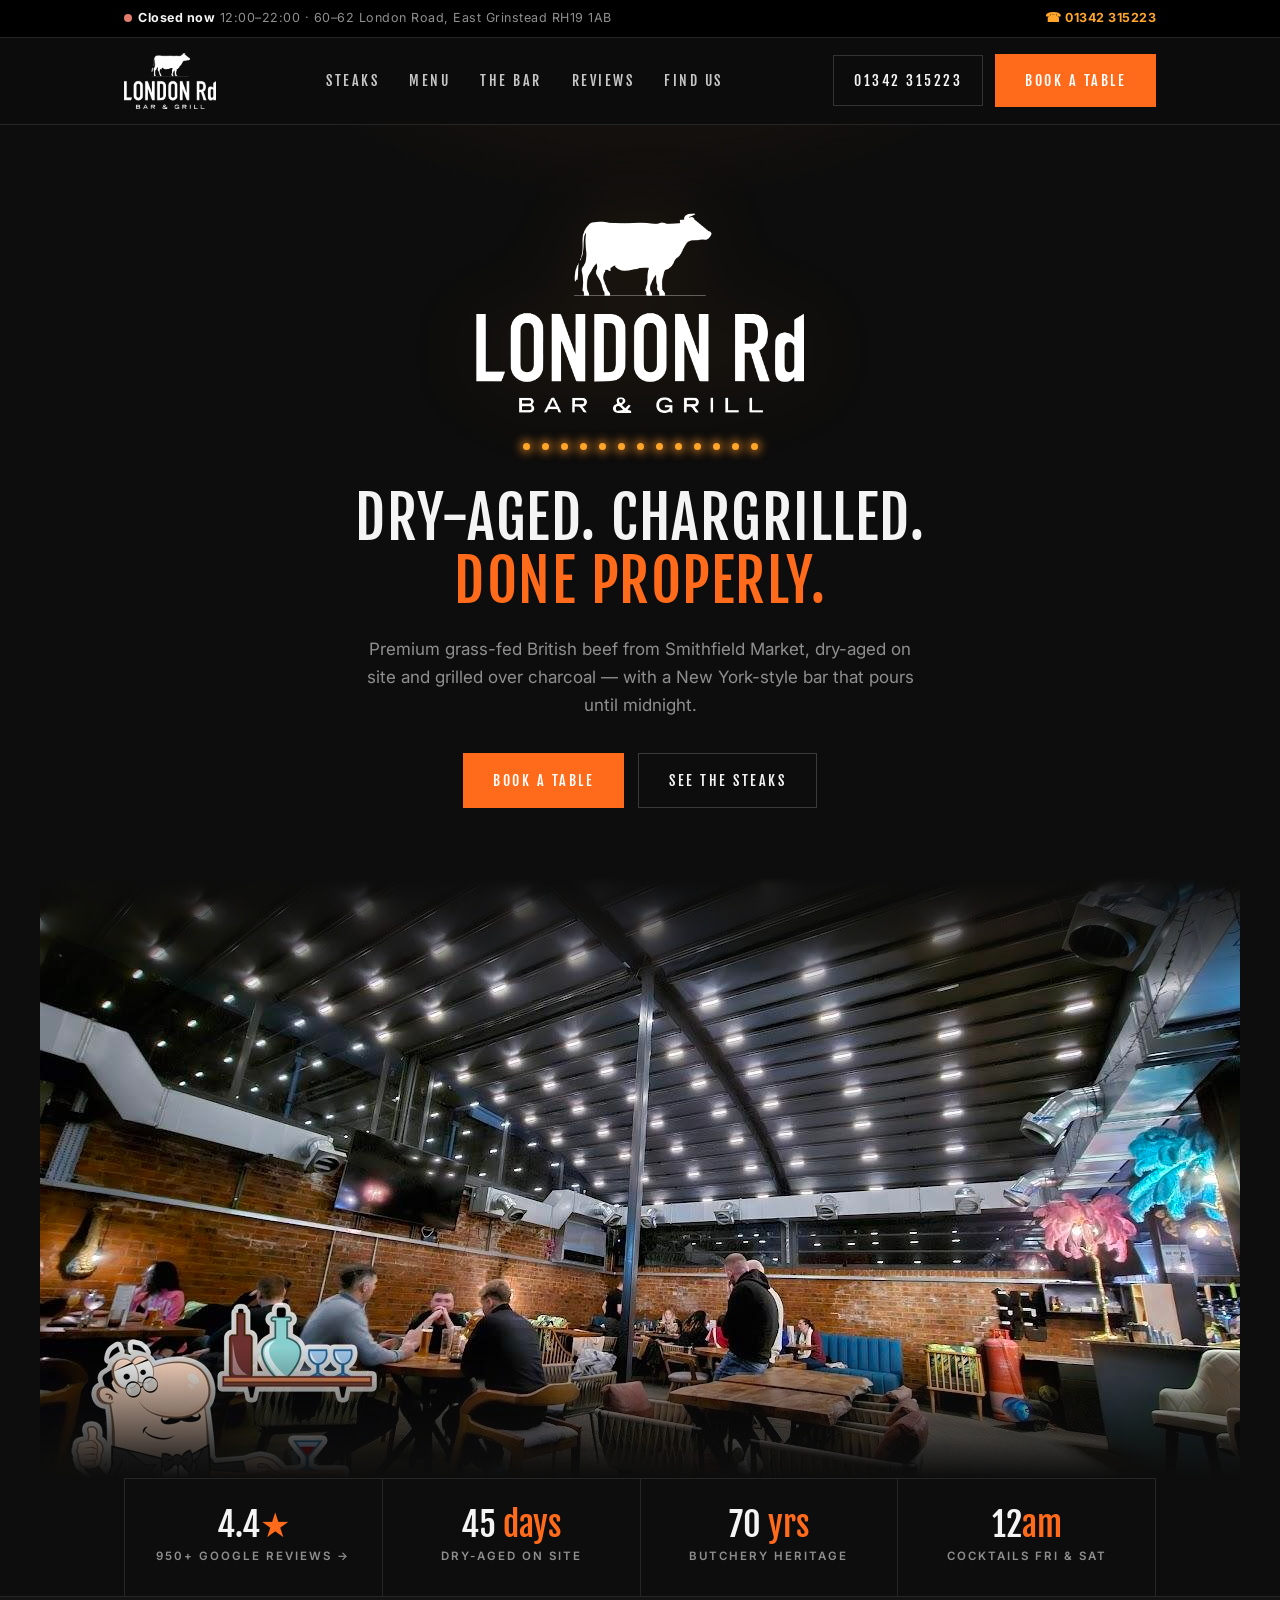
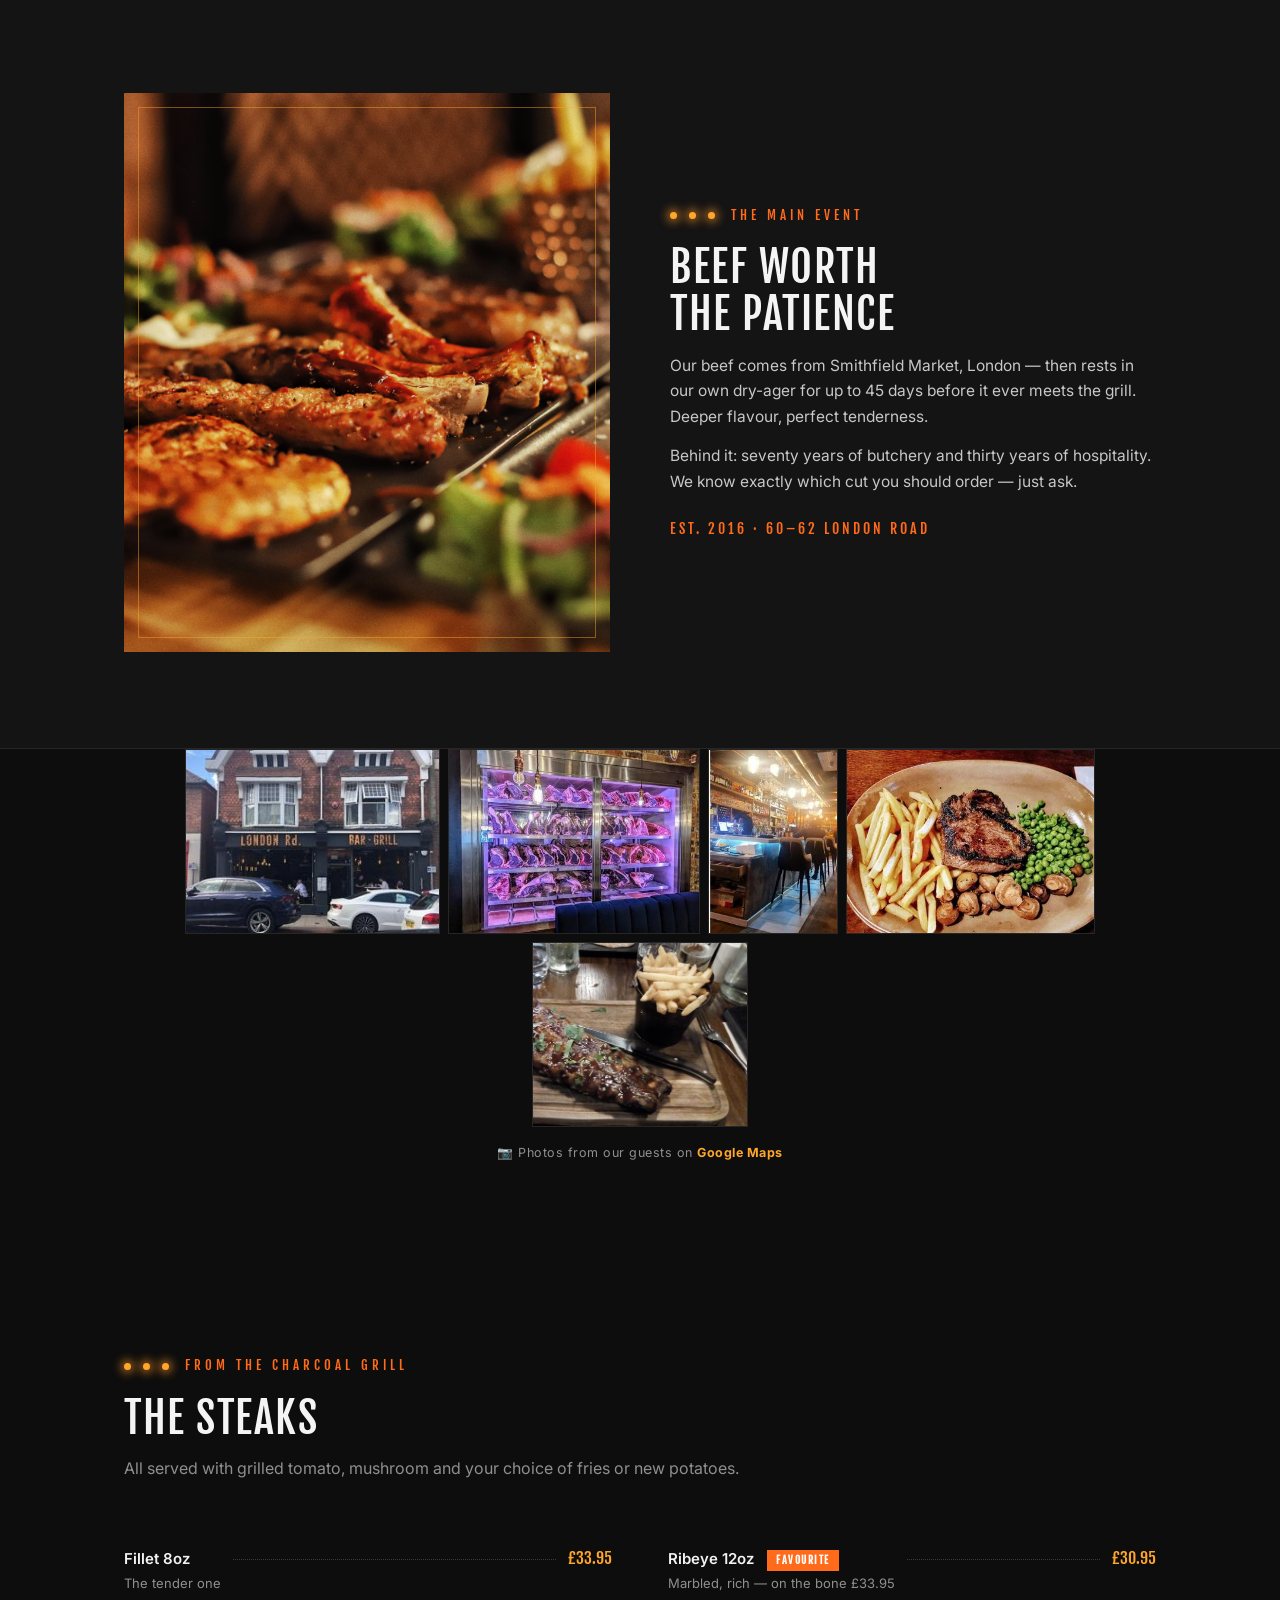
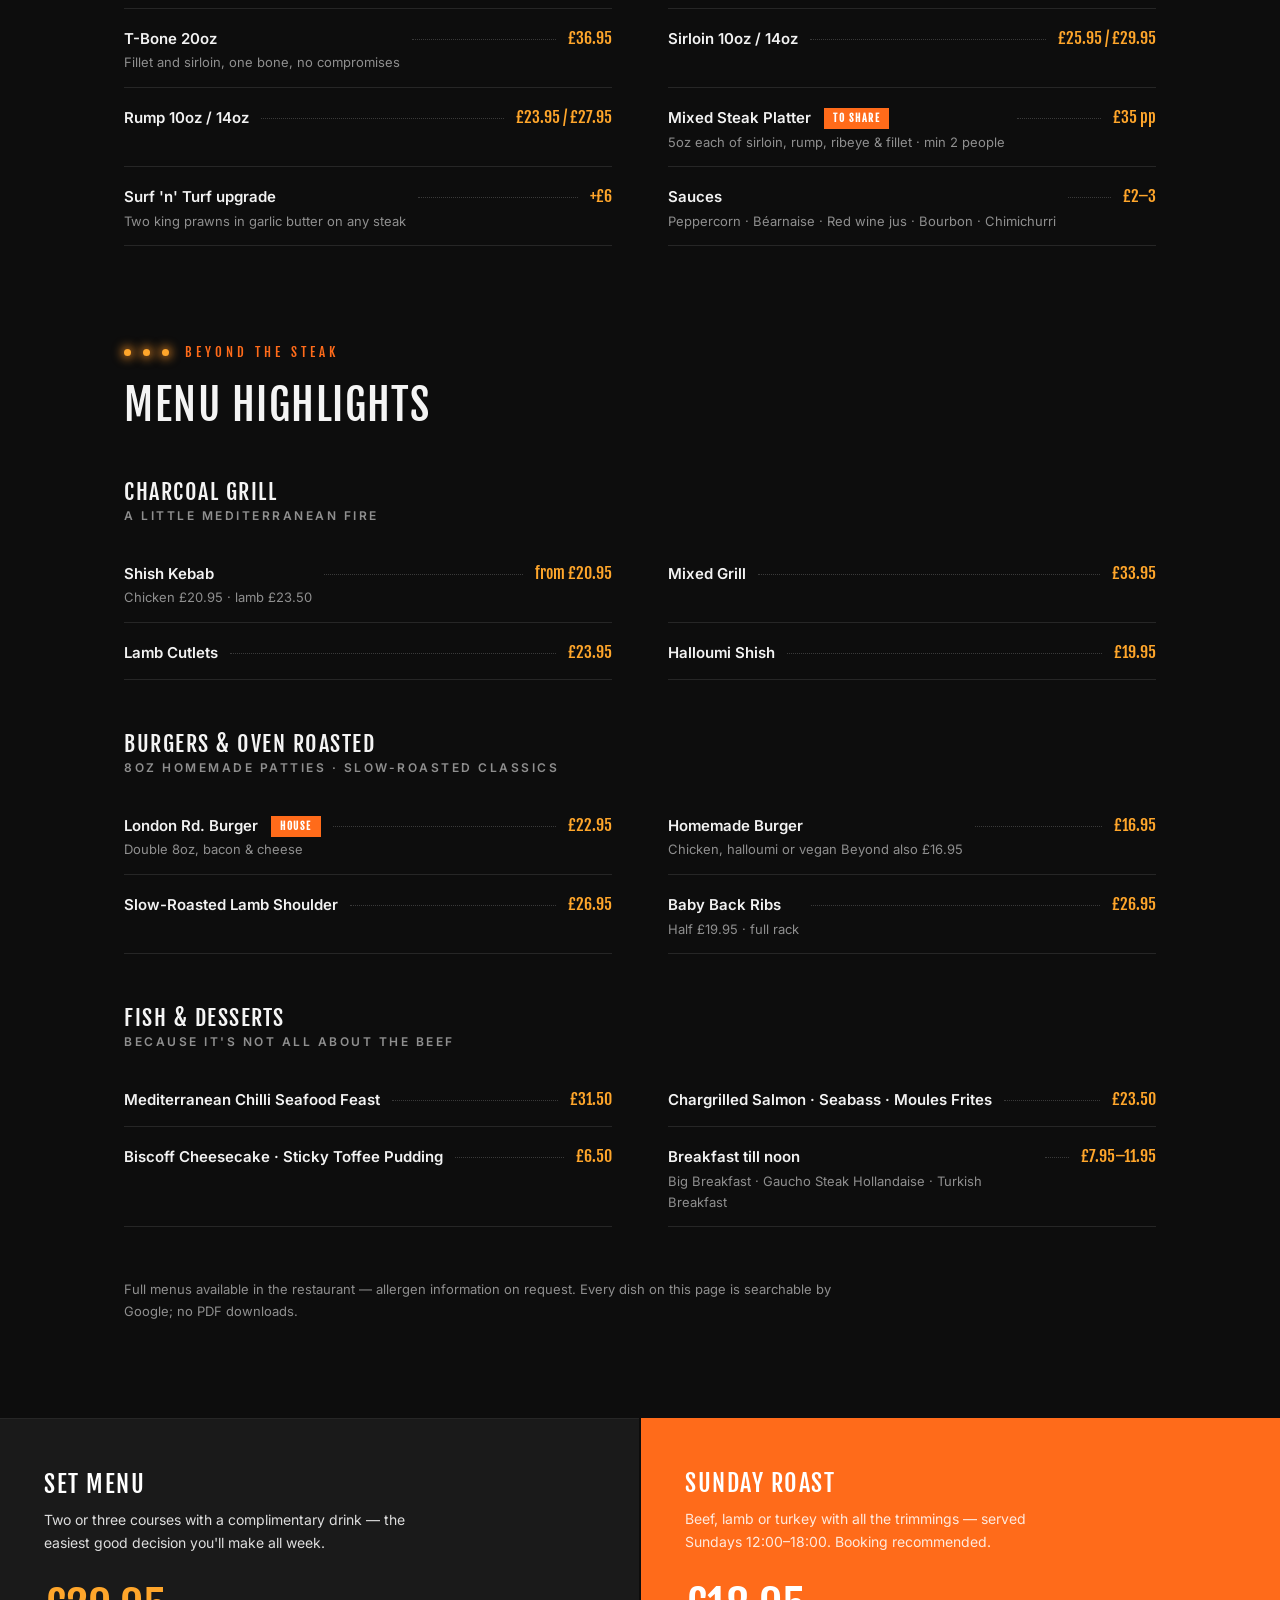
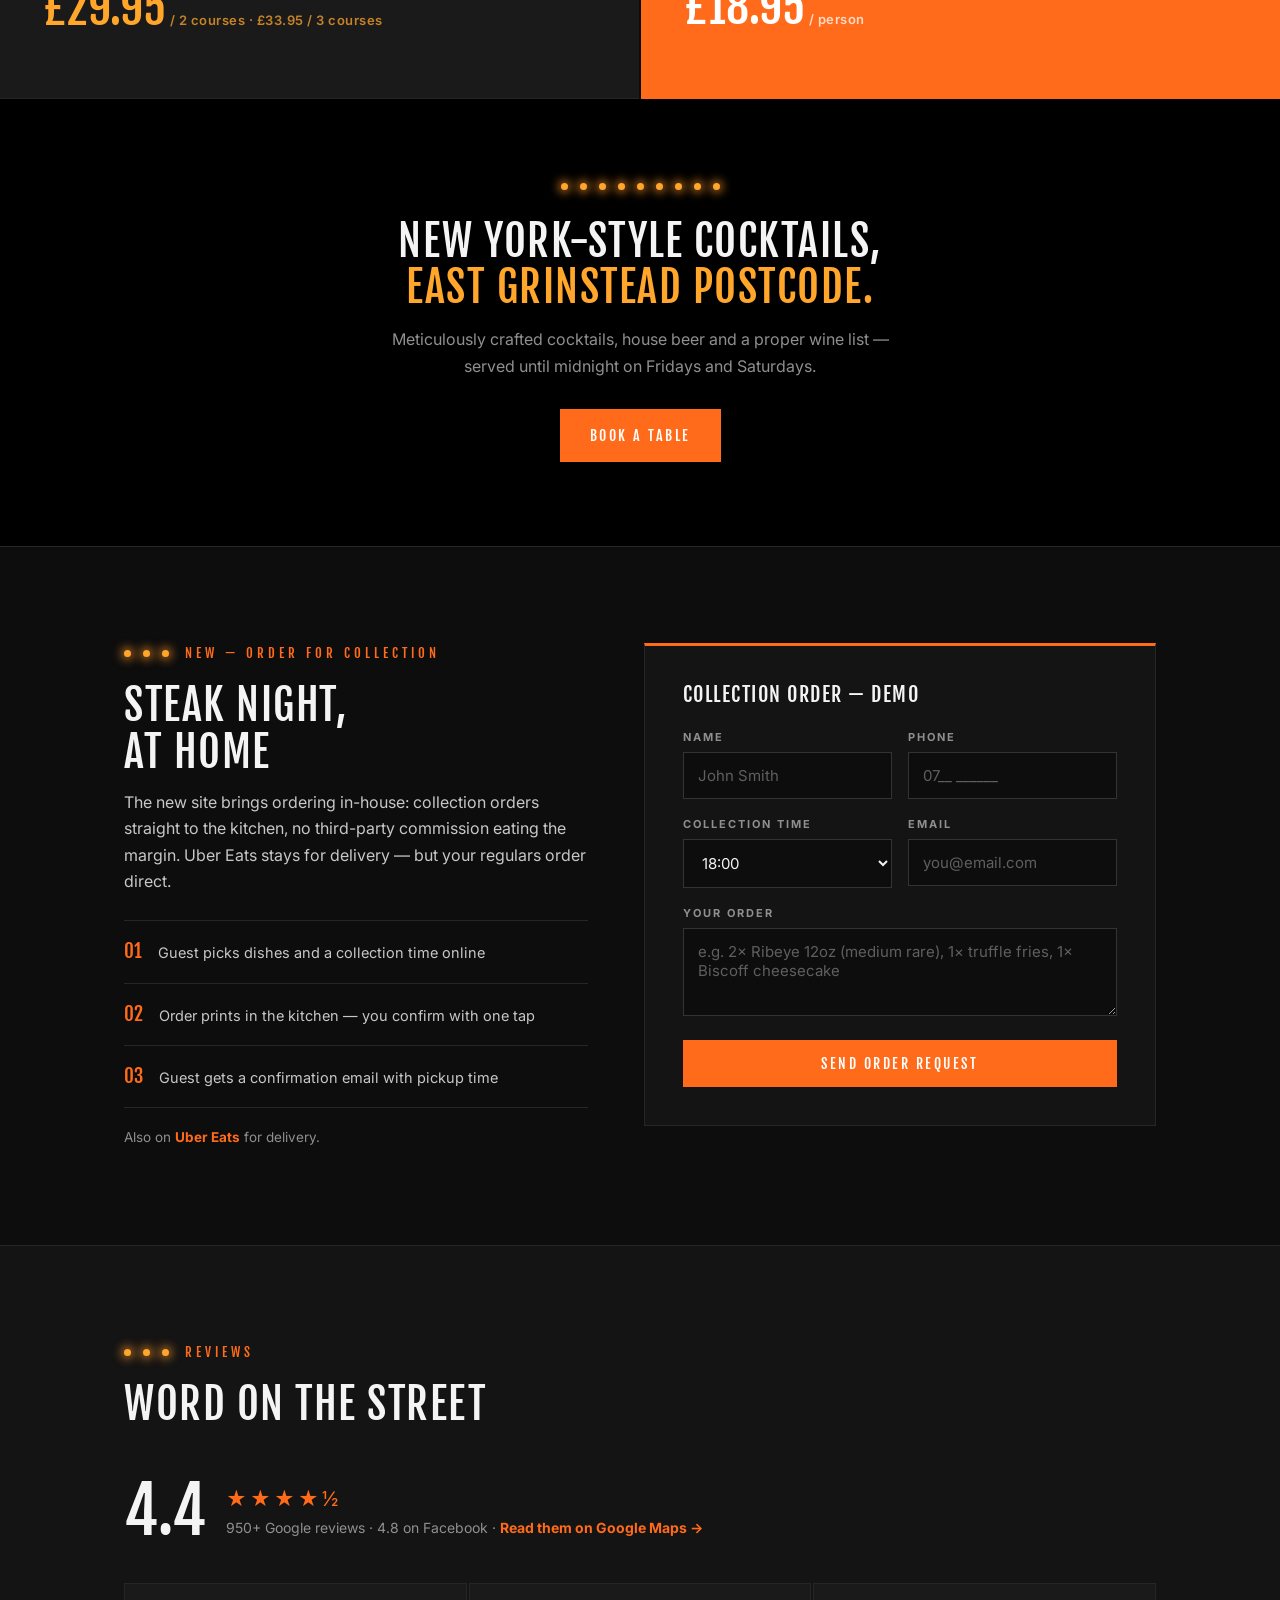
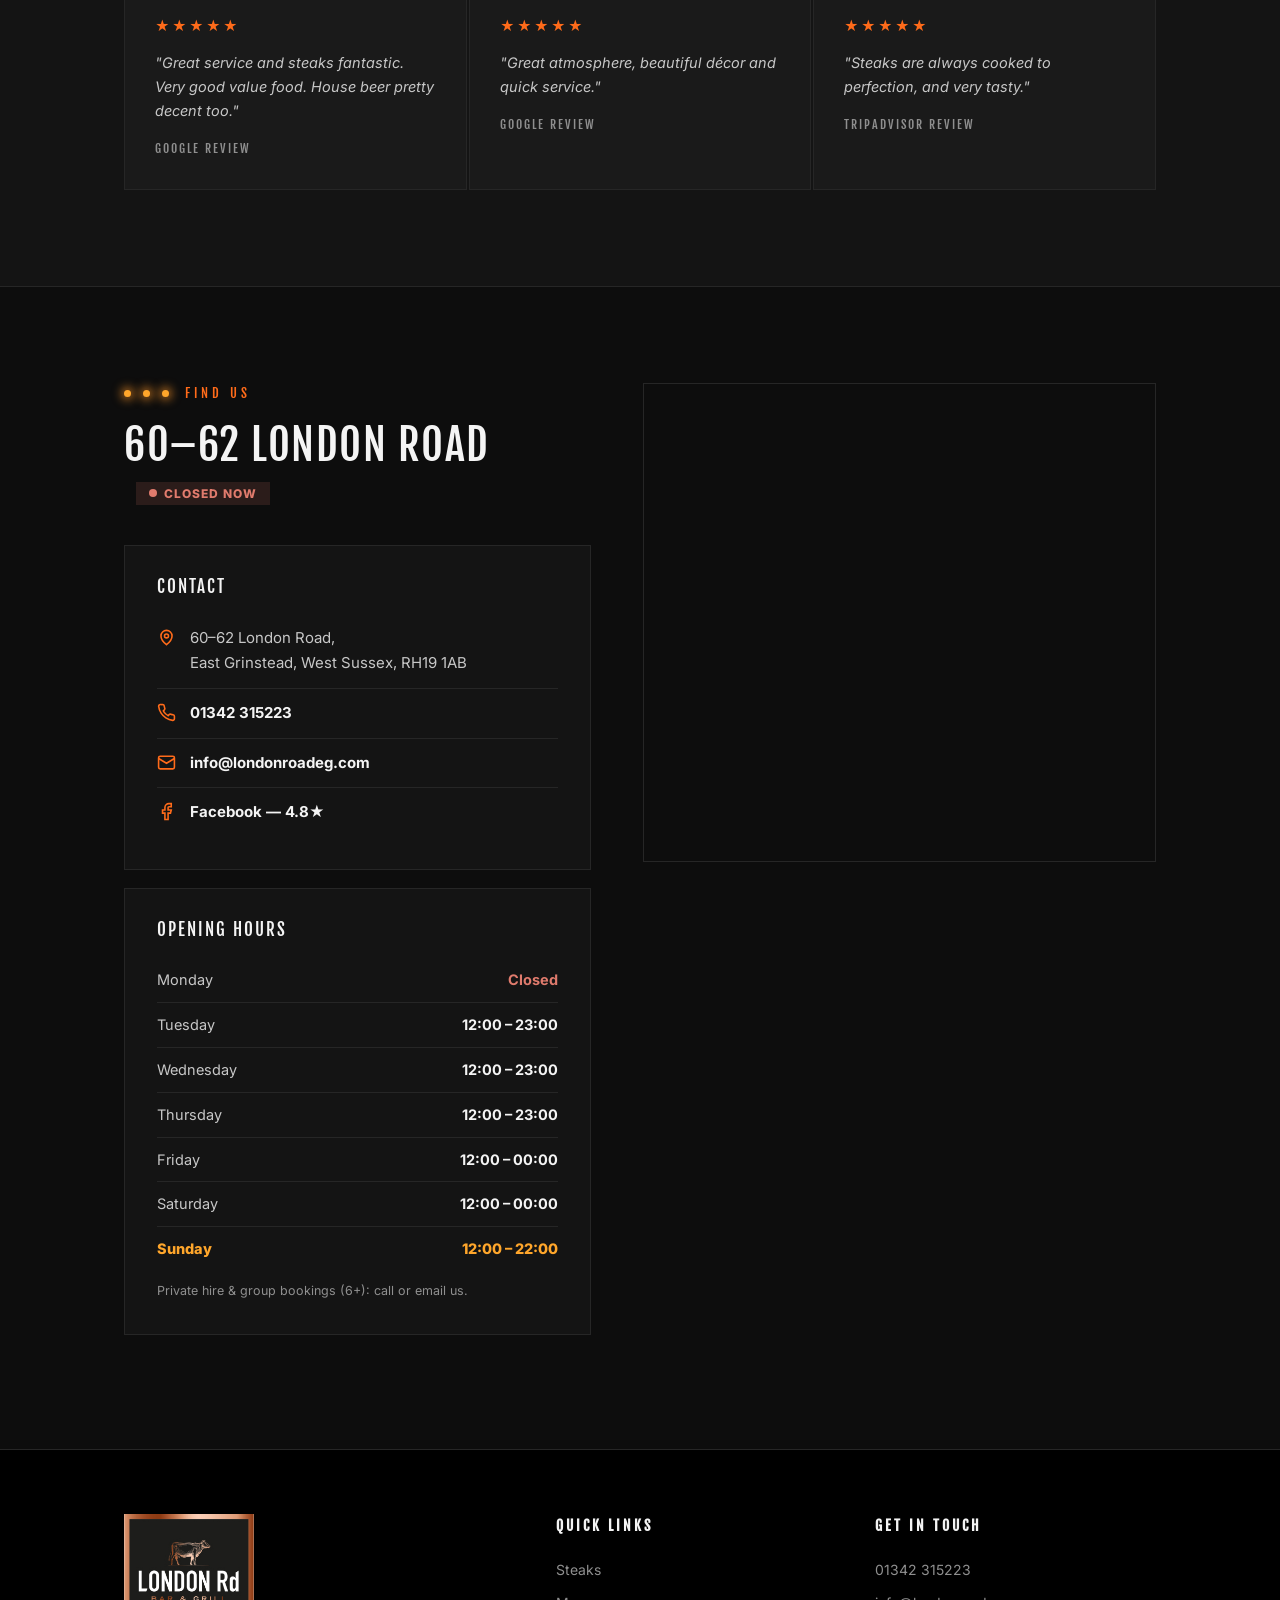
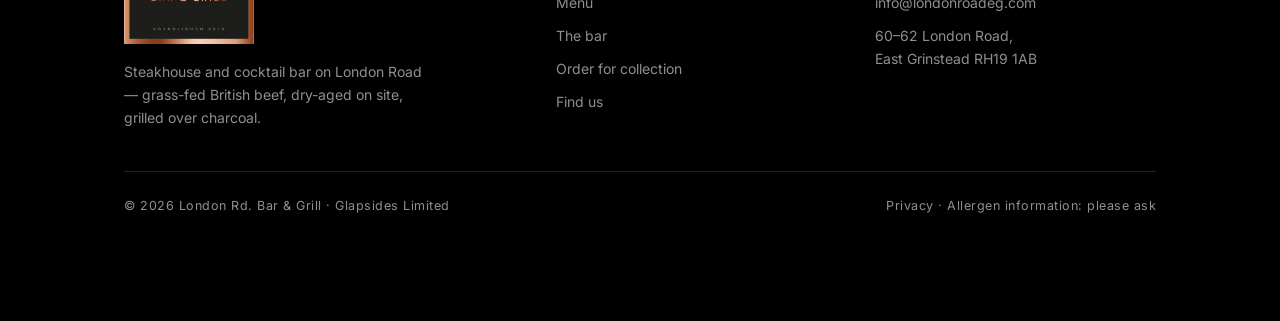
==== index.html @ dc1bfe3f "Hero photo at native res, small shots in a grid — no upscaling Replace the crossfade of upscaled cro" ====
<!DOCTYPE html>
<html lang="en-GB">
<head>
<meta charset="UTF-8">
<meta name="viewport" content="width=device-width, initial-scale=1.0">
<title>London Rd. Bar & Grill — Steakhouse, East Grinstead | Dry-Aged on Site</title>
<meta name="description" content="London Rd. Bar & Grill — East Grinstead steakhouse. Grass-fed British beef from Smithfield Market, dry-aged on site up to 45 days. Cocktail bar till midnight. Sunday roast £18.95. Book: 01342 315223.">
<link rel="preconnect" href="https://fonts.googleapis.com">
<link rel="preconnect" href="https://fonts.gstatic.com" crossorigin>
<link href="https://fonts.googleapis.com/css2?family=Fjalla+One&family=Inter:wght@400;500;600;700&display=swap" rel="stylesheet">
<script type="application/ld+json">
{
  "@context": "https://schema.org",
  "@type": "Restaurant",
  "name": "London Rd. Bar & Grill",
  "servesCuisine": ["Steakhouse", "British", "Grill"],
  "telephone": "+441342315223",
  "email": "info@londonroadeg.com",
  "priceRange": "£££",
  "address": {
    "@type": "PostalAddress",
    "streetAddress": "60-62 London Road",
    "addressLocality": "East Grinstead",
    "addressRegion": "West Sussex",
    "postalCode": "RH19 1AB",
    "addressCountry": "GB"
  },
  "aggregateRating": { "@type": "AggregateRating", "ratingValue": "4.4", "reviewCount": "950" },
  "openingHoursSpecification": [
    { "@type": "OpeningHoursSpecification", "dayOfWeek": ["Tuesday","Wednesday","Thursday"], "opens": "12:00", "closes": "23:00" },
    { "@type": "OpeningHoursSpecification", "dayOfWeek": ["Friday","Saturday"], "opens": "12:00", "closes": "00:00" },
    { "@type": "OpeningHoursSpecification", "dayOfWeek": "Sunday", "opens": "12:00", "closes": "22:00" }
  ]
}
</script>
<style>
:root{
  --bg:#0d0d0d;
  --bg-2:#141414;
  --bg-3:#1a1a1a;
  --white:#f4f4f4;
  --orange:#ff6b1a;
  --amber:#ffa62b;
  --ink:#f2f2f2;
  --ink-soft:#c7c7c7;
  --muted:#8f8f8f;
  --line:#262626;
  --red:#e07b6d;
  --green:#57c284;
  --font-display:"Fjalla One",sans-serif;
  --font-body:"Inter",sans-serif;
}
*{margin:0;padding:0;box-sizing:border-box}
html{scroll-behavior:smooth;scroll-padding-top:90px}
body{font-family:var(--font-body);color:var(--ink);background:var(--bg);line-height:1.65;-webkit-font-smoothing:antialiased}
img{max-width:100%;display:block}
a{color:inherit;text-decoration:none}
ul{list-style:none}
.container{max-width:1080px;margin:0 auto;padding:0 24px}
section{padding:96px 0}
h1,h2,h3{font-family:var(--font-display);line-height:1.1;text-transform:uppercase;letter-spacing:1.5px;font-weight:400}
h2{font-size:clamp(28px,3.8vw,42px);color:var(--white)}

/* marquee bulbs */
.bulbs{display:inline-flex;gap:12px;align-items:center}
.bulb{width:7px;height:7px;border-radius:50%;background:var(--amber);box-shadow:0 0 10px 3px rgba(255,150,40,.65);animation:twinkle 1.6s infinite}
.bulb:nth-child(2n){animation-delay:.4s}
.bulb:nth-child(3n){animation-delay:.8s}
.bulb:nth-child(5n){animation-delay:1.2s}
@keyframes twinkle{0%,100%{opacity:1}50%{opacity:.3}}
.kicker{display:flex;align-items:center;gap:16px;font-family:var(--font-display);font-size:13px;letter-spacing:4px;text-transform:uppercase;color:var(--orange);margin-bottom:18px}
.section-head{max-width:640px;margin-bottom:52px}
.section-head p{color:var(--muted);margin-top:14px;font-size:16px}

/* topbar */
.topbar{background:#000;color:#8f8f8f;font-size:12.5px;padding:8px 0;letter-spacing:.5px;border-bottom:1px solid var(--line)}
.topbar .container{display:flex;justify-content:space-between;align-items:center;gap:12px}
.topbar strong{color:var(--white)}
.topbar .dot{width:8px;height:8px;border-radius:50%;display:inline-block;margin-right:6px;background:var(--green)}
.topbar .dot.shut{background:var(--red)}
.topbar a{font-weight:700;color:var(--amber)}
@media(max-width:720px){.topbar .addr{display:none}}

/* header */
header{position:sticky;top:0;z-index:60;background:rgba(13,13,13,.96);backdrop-filter:blur(12px);border-bottom:1px solid var(--line)}
.nav{display:flex;align-items:center;justify-content:space-between;height:86px}
.logo img{height:56px;width:auto;display:block}
.nav-links{display:flex;gap:30px;font-family:var(--font-display);font-size:14px;letter-spacing:2.5px;text-transform:uppercase}
.nav-links a{position:relative;padding:6px 0;color:var(--ink-soft)}
.nav-links a:hover{color:var(--white)}
.nav-links a::after{content:"";position:absolute;left:0;bottom:0;width:0;height:2px;background:var(--orange);transition:width .25s}
.nav-links a:hover::after{width:100%}
.nav-cta{display:flex;align-items:center;gap:12px}
.btn{display:inline-flex;align-items:center;justify-content:center;gap:9px;font-family:var(--font-display);font-size:14px;letter-spacing:2.5px;text-transform:uppercase;padding:15px 30px;border:none;cursor:pointer;transition:.2s}
.btn-white{background:var(--white);color:#111}
.btn-white:hover{background:#fff}
.btn-orange{background:var(--orange);color:#fff}
.btn-orange:hover{background:#e55c0e}
.btn-outline{background:transparent;border:1.5px solid #3a3a3a;color:var(--white)}
.btn-outline:hover{border-color:var(--orange);color:var(--orange)}
.btn-phone{background:transparent;border:1.5px solid #333;color:var(--white);padding:13px 20px}
.btn-phone:hover{border-color:var(--orange)}
.burger{display:none;background:none;border:none;cursor:pointer;width:44px;height:44px;flex-direction:column;justify-content:center;align-items:center;gap:5px}
.burger span{width:24px;height:2px;background:var(--white)}
@media(max-width:1060px){
  .nav-links{position:fixed;inset:86px 0 auto 0;background:var(--bg);flex-direction:column;gap:0;padding:10px 24px 24px;border-bottom:1px solid var(--line);display:none}
  .nav-links.open{display:flex}
  .nav-links a{padding:15px 0;border-bottom:1px solid var(--line)}
  .burger{display:flex}
  .nav-cta .btn-phone{display:none}
}
@media(max-width:560px){
  .logo img{height:44px}
  .nav-cta .btn-orange{padding:12px 16px;font-size:12px;white-space:nowrap}
}

/* hero */
.hero{padding:88px 0 0;text-align:center;position:relative;background:radial-gradient(700px 380px at 50% -10%,rgba(255,107,26,.09) 0%,transparent 60%),var(--bg)}
.hero .sign img{height:clamp(130px,21vw,200px);width:auto;margin:0 auto;filter:drop-shadow(0 0 40px rgba(255,150,40,.12))}
.hero .bulbs.top{justify-content:center;display:flex;margin:30px auto 36px}
.hero h1{font-size:clamp(34px,5vw,58px);max-width:820px;margin:0 auto;color:var(--white)}
.hero h1 em{font-style:normal;color:var(--orange)}
.hero .sub{margin:22px auto 34px;color:var(--muted);font-size:17px;max-width:560px}
.hero-actions{display:flex;flex-wrap:wrap;gap:14px;justify-content:center}
/* hero photo — one big native-res interior shot blending into the dark bg */
.hero-photo{position:relative;max-width:1200px;margin:70px auto 0;overflow:hidden}
.hero-photo img{width:100%;max-height:600px;object-fit:cover;display:block}
.hero-photo::before{content:"";position:absolute;left:0;right:0;top:0;height:110px;background:linear-gradient(180deg,var(--bg) 0%,transparent 100%);z-index:2}
.hero-photo::after{content:"";position:absolute;left:0;right:0;bottom:0;height:130px;background:linear-gradient(0deg,var(--bg) 0%,transparent 100%);z-index:2}

/* photo grid — small shots at native size, never upscaled */
.gallery{padding:0 0 96px}
.gallery-strip{display:flex;flex-wrap:wrap;gap:8px;justify-content:center}
.gallery-strip img{height:185px;width:auto;display:block;border:1px solid var(--line)}
.gallery-note{text-align:center;font-size:12.5px;color:var(--muted);margin-top:16px;letter-spacing:.5px}
@media(max-width:560px){.gallery-strip img{height:130px}}
.hero-stats{display:flex;justify-content:center;margin-top:0;border-top:1px solid var(--line)}
a.hero-stat{transition:background .15s}
a.hero-stat:hover{background:rgba(255,107,26,.08)}
a.hero-stat:hover span{color:var(--amber)}
.hero-stat{flex:1;max-width:260px;padding:28px 16px;border-right:1px solid var(--line);text-align:center}
.hero-stat:first-child{border-left:1px solid var(--line)}
.hero-stat b{font-family:var(--font-display);font-size:34px;color:var(--white);display:block;line-height:1;font-weight:400}
.hero-stat b i{font-style:normal;color:var(--orange)}
.hero-stat span{font-size:11.5px;letter-spacing:2px;text-transform:uppercase;color:var(--muted);font-weight:600}
@media(max-width:720px){.hero-stats{flex-wrap:wrap}.hero-stat{min-width:50%;border-left:none!important}}

/* signature / photo */
.signature{background:var(--bg-2);border-top:1px solid var(--line);border-bottom:1px solid var(--line)}
.signature .container{display:grid;grid-template-columns:minmax(0,1fr) minmax(0,1fr);gap:60px;align-items:center}
.signature .ph{position:relative}
.signature .ph img{width:100%;aspect-ratio:4/4.6;object-fit:cover}
.signature .ph::after{content:"";position:absolute;inset:14px;border:1px solid rgba(255,166,43,.45);pointer-events:none}
.signature h2{margin-bottom:16px}
.signature p{color:var(--ink-soft);margin-bottom:14px;font-size:15.5px}
.signature .foot{margin-top:22px;font-family:var(--font-display);font-size:14px;letter-spacing:3px;text-transform:uppercase;color:var(--orange)}
@media(max-width:900px){.signature .container{grid-template-columns:1fr;gap:36px}}

/* menu */
.menu-cat{margin-bottom:52px}
.menu-cat h3{font-size:22px;color:var(--white);margin-bottom:2px}
.menu-cat .cat-sub{font-size:12px;color:var(--muted);margin-bottom:22px;letter-spacing:2.5px;text-transform:uppercase;font-weight:600}
.menu-grid{display:grid;grid-template-columns:1fr 1fr;gap:4px 56px}
.menu-item{display:flex;align-items:baseline;gap:12px;padding:13px 0;border-bottom:1px solid var(--line)}
.menu-item .name{font-weight:600;font-size:15px;color:var(--ink)}
.menu-item .name .tag{display:inline-block;background:var(--orange);color:#fff;font-family:var(--font-display);font-size:10px;padding:2px 9px;margin-left:9px;letter-spacing:1.5px;text-transform:uppercase;vertical-align:middle}
.menu-item .desc{display:block;font-weight:400;font-size:13px;color:var(--muted);margin-top:1px}
.menu-item .dots{flex:1;border-bottom:1px dotted #3a3a3a;transform:translateY(-4px);min-width:24px}
.menu-item .price{font-family:var(--font-display);color:var(--amber);font-size:15.5px;white-space:nowrap}
.menu-note{font-size:13px;color:var(--muted);margin-top:14px;max-width:720px}
@media(max-width:860px){.menu-grid{grid-template-columns:1fr}}

/* banners */
.banner-grid{display:grid;grid-template-columns:1fr 1fr;gap:2px}
.banner{padding:52px 44px;color:#fff}
.banner.set{background:var(--bg-3);border-top:1px solid var(--line);border-bottom:1px solid var(--line)}
.banner.roast{background:var(--orange)}
.banner h3{font-size:24px;color:#fff;margin-bottom:10px}
.banner p{font-size:14px;opacity:.85;max-width:380px}
.banner .price{font-family:var(--font-display);font-size:46px;margin-top:16px}
.banner.set .price{color:var(--amber)}
.banner .price small{font-size:13px;font-family:var(--font-body);font-weight:600;opacity:.75;letter-spacing:.5px}
@media(max-width:860px){.banner-grid{grid-template-columns:1fr}}

/* bar strip */
.bar-strip{background:#000;color:#fff;padding:84px 0;text-align:center;border-bottom:1px solid var(--line)}
.bar-strip .bulbs{justify-content:center;display:flex;margin:0 auto 28px}
.bar-strip h2{max-width:720px;margin:0 auto}
.bar-strip h2 em{font-style:normal;color:var(--amber)}
.bar-strip p{color:var(--muted);margin:16px auto 30px;max-width:520px}

/* ordering */
.ordering .container{display:grid;grid-template-columns:minmax(0,.95fr) minmax(0,1.05fr);gap:56px;align-items:start}
.ordering-info p{color:var(--ink-soft);margin-top:14px}
.ordering-points{margin-top:26px;display:flex;flex-direction:column;border-top:1px solid var(--line)}
.ordering-point{display:flex;gap:16px;font-size:14.5px;color:var(--ink-soft);padding:15px 0;border-bottom:1px solid var(--line);align-items:baseline}
.ordering-point .n{font-family:var(--font-display);font-size:19px;color:var(--orange);flex-shrink:0}
.form-card{border:1px solid var(--line);padding:38px;border-top:3px solid var(--orange);background:var(--bg-2)}
.form-card h3{font-size:20px;color:var(--white);margin-bottom:22px}
.form-grid{display:grid;grid-template-columns:1fr 1fr;gap:16px}
.form-grid .full{grid-column:1/-1}
.form-card label{display:block;font-size:11px;font-weight:700;text-transform:uppercase;letter-spacing:2px;color:var(--muted);margin-bottom:6px}
.form-card input,.form-card select,.form-card textarea{width:100%;padding:13px 14px;border:1px solid #333;font-family:var(--font-body);font-size:15px;background:var(--bg);color:var(--ink);border-radius:0}
.form-card input::placeholder,.form-card textarea::placeholder{color:#5f5f5f}
.form-card input:focus,.form-card select:focus,.form-card textarea:focus{outline:none;border-color:var(--orange)}
.form-card textarea{resize:vertical;min-height:88px}
.form-success{display:none;background:rgba(87,194,132,.12);border:1px solid rgba(87,194,132,.4);color:var(--green);padding:15px 17px;font-weight:600;font-size:14px;margin-top:16px}
@media(max-width:960px){.ordering .container{grid-template-columns:minmax(0,1fr);gap:40px}}
@media(max-width:560px){.form-grid{grid-template-columns:1fr}.form-card{padding:26px 20px}}

/* reviews */
.reviews{background:var(--bg-2);border-top:1px solid var(--line);border-bottom:1px solid var(--line)}
.review-summary{display:flex;align-items:center;gap:20px;margin-bottom:40px;flex-wrap:wrap}
.review-score{font-family:var(--font-display);font-size:64px;line-height:1;color:var(--white)}
.review-stars{color:var(--orange);font-size:20px;letter-spacing:3px}
.review-meta{font-size:14px;color:var(--muted)}
.reviews-grid{display:grid;grid-template-columns:repeat(3,1fr);gap:2px}
.review-card{background:var(--bg-3);border:1px solid var(--line);padding:30px}
.review-card .stars{color:var(--orange);letter-spacing:2px;margin-bottom:14px;font-size:14px}
.review-card p{font-size:14.5px;color:var(--ink-soft);margin-bottom:16px;font-style:italic}
.review-card .who{font-family:var(--font-display);font-size:12px;letter-spacing:2px;text-transform:uppercase;color:var(--muted)}
@media(max-width:900px){.reviews-grid{grid-template-columns:1fr}}

/* contact */
.contact .container{display:grid;grid-template-columns:minmax(0,1fr) minmax(0,1.1fr);gap:52px;align-items:start}
.contact-card{border:1px solid var(--line);padding:32px;margin-bottom:18px;background:var(--bg-2)}
.contact-card h3{font-size:17px;color:var(--white);margin-bottom:18px;letter-spacing:2px}
.contact-line{display:flex;gap:14px;align-items:flex-start;padding:12px 0;border-bottom:1px solid var(--line);font-size:15px;color:var(--ink-soft)}
.contact-line:last-child{border-bottom:none}
.contact-line svg{flex-shrink:0;margin-top:2px}
.contact-line a{font-weight:700;color:var(--white)}
.contact-line a:hover{color:var(--orange)}
.hours-table{width:100%;border-collapse:collapse;font-size:14.5px;color:var(--ink-soft)}
.hours-table td{padding:10px 0;border-bottom:1px solid var(--line)}
.hours-table tr:last-child td{border-bottom:none}
.hours-table td:last-child{text-align:right;font-weight:700;color:var(--white)}
.hours-table .closed td:last-child{color:var(--red)}
.hours-table .today td{color:var(--amber);font-weight:800}
.open-badge{display:inline-flex;align-items:center;gap:7px;font-family:var(--font-body);font-size:12px;font-weight:800;padding:5px 13px;margin-left:12px;vertical-align:middle;letter-spacing:1px}
.open-badge.open{background:rgba(87,194,132,.14);color:var(--green)}
.open-badge.shut{background:rgba(224,123,109,.14);color:var(--red)}
.open-badge i{width:8px;height:8px;border-radius:50%;background:currentColor;display:inline-block}
.map-frame{overflow:hidden;border:1px solid var(--line);min-height:470px}
.map-frame iframe{width:100%;height:100%;border:0;min-height:470px;filter:grayscale(1) invert(.92) contrast(.9)}
@media(max-width:960px){.contact .container{grid-template-columns:minmax(0,1fr)}.map-frame{min-height:340px}.map-frame iframe{min-height:340px}}

/* footer */
footer{background:#000;color:var(--muted);padding:64px 0 104px;font-size:14px;border-top:1px solid var(--line)}
.footer-grid{display:grid;grid-template-columns:1.4fr 1fr 1fr;gap:38px;margin-bottom:42px;align-items:start}
footer h4{color:var(--white);font-family:var(--font-display);font-size:14px;letter-spacing:3px;text-transform:uppercase;margin-bottom:16px}
footer li{padding:5px 0}
footer a:hover{color:var(--amber)}
.footer-logo{width:130px}
.footer-bottom{border-top:1px solid var(--line);padding-top:24px;display:flex;justify-content:space-between;gap:12px;flex-wrap:wrap;font-size:12.5px;letter-spacing:.5px}
@media(max-width:960px){.footer-grid{grid-template-columns:1fr 1fr}}
@media(max-width:560px){.footer-grid{grid-template-columns:1fr}}

/* sticky mobile bar */
.mobile-bar{position:fixed;bottom:0;left:0;right:0;z-index:70;display:none;grid-template-columns:1.1fr 1fr 1fr;background:#000;border-top:1px solid var(--line);padding:10px 12px calc(10px + env(safe-area-inset-bottom));gap:10px}
.mobile-bar a{display:flex;align-items:center;justify-content:center;gap:7px;padding:13px 6px;font-family:var(--font-display);font-size:12.5px;letter-spacing:1.5px;text-transform:uppercase}
.mobile-bar .call{background:var(--orange);color:#fff}
.mobile-bar .book{background:transparent;color:#fff;border:1px solid #3a3a3a}
.mobile-bar .menu{background:transparent;color:#fff;border:1px solid #3a3a3a}
@media(max-width:960px){.mobile-bar{display:grid}footer{padding-bottom:134px}}

/* reveal */
.reveal{opacity:0;transform:translateY(24px);transition:opacity .7s ease,transform .7s ease}
.reveal.in{opacity:1;transform:none}
</style>
</head>
<body>

<!-- topbar -->
<div class="topbar">
  <div class="container">
    <div>
      <span class="dot" id="topDot"></span><strong id="topStatus">Open today</strong> <span id="today-hours">12:00–23:00</span>
      <span class="addr"> · 60–62 London Road, East Grinstead RH19 1AB</span>
    </div>
    <a href="tel:+441342315223">☎ 01342 315223</a>
  </div>
</div>

<!-- header -->
<header>
  <div class="container nav">
    <a href="#" class="logo">
      <img src="assets/logo-white.png" alt="London Rd. Bar & Grill">
    </a>
    <nav class="nav-links" id="navLinks">
      <a href="#steaks">Steaks</a>
      <a href="#menu">Menu</a>
      <a href="#bar">The Bar</a>
      <a href="#reviews">Reviews</a>
      <a href="#contact">Find Us</a>
    </nav>
    <div class="nav-cta">
      <a class="btn btn-phone" href="tel:+441342315223">01342 315223</a>
      <a class="btn btn-orange" href="https://londonroadeg.resos.com/booking" target="_blank" rel="noopener">Book a Table</a>
      <button class="burger" id="burger" aria-label="Menu"><span></span><span></span><span></span></button>
    </div>
  </div>
</header>

<!-- hero -->
<div class="hero">
  <div class="container">
    <div class="sign">
      <img src="assets/logo-white.png" alt="London Rd. Bar & Grill — Est. 2016">
    </div>
    <div class="bulbs top" aria-hidden="true">
      <span class="bulb"></span><span class="bulb"></span><span class="bulb"></span><span class="bulb"></span><span class="bulb"></span><span class="bulb"></span><span class="bulb"></span><span class="bulb"></span><span class="bulb"></span><span class="bulb"></span><span class="bulb"></span><span class="bulb"></span><span class="bulb"></span>
    </div>
    <h1>Dry-aged. Chargrilled.<br><em>Done properly.</em></h1>
    <p class="sub">Premium grass-fed British beef from Smithfield Market, dry-aged on site and grilled over charcoal — with a New York-style bar that pours until midnight.</p>
    <div class="hero-actions">
      <a class="btn btn-orange" href="https://londonroadeg.resos.com/booking" target="_blank" rel="noopener">Book a Table</a>
      <a class="btn btn-outline" href="#steaks">See the Steaks</a>
    </div>
  </div>
  <div class="hero-photo">
    <img src="assets/interior.jpg" alt="Inside London Rd. Bar & Grill — the dining room under the light-studded ceiling" fetchpriority="high">
  </div>
  <div class="container">
    <div class="hero-stats">
      <a class="hero-stat" href="https://www.google.com/maps/search/London+Rd+Bar+and+Grill+East+Grinstead" target="_blank" rel="noopener" title="Read our Google reviews"><b>4.4<i>★</i></b><span>950+ Google reviews →</span></a>
      <div class="hero-stat"><b>45 <i>days</i></b><span>dry-aged on site</span></div>
      <div class="hero-stat"><b>70 <i>yrs</i></b><span>butchery heritage</span></div>
      <div class="hero-stat"><b>12<i>am</i></b><span>cocktails Fri &amp; Sat</span></div>
    </div>
  </div>
</div>

<!-- signature -->
<section class="signature">
  <div class="container">
    <div class="ph reveal"><img src="assets/mixed-grill.png" alt="Mixed grill platter at London Rd. Bar & Grill" loading="lazy"></div>
    <div class="reveal">
      <div class="kicker"><span class="bulbs"><span class="bulb"></span><span class="bulb"></span><span class="bulb"></span></span>The main event</div>
      <h2>Beef worth<br>the patience</h2>
      <p>Our beef comes from Smithfield Market, London — then rests in our own dry-ager for up to 45 days before it ever meets the grill. Deeper flavour, perfect tenderness.</p>
      <p>Behind it: seventy years of butchery and thirty years of hospitality. We know exactly which cut you should order — just ask.</p>
      <div class="foot">Est. 2016 · 60–62 London Road</div>
    </div>
  </div>
</section>

<!-- gallery -->
<div class="gallery">
  <div class="container">
    <div class="gallery-strip reveal">
      <img src="assets/exterior.jpg" alt="London Rd. Bar & Grill on London Road" loading="lazy">
      <img src="assets/dry-ager.jpg" alt="The on-site dry-ageing cabinet" loading="lazy">
      <img src="assets/bar.jpg" alt="The bar" loading="lazy">
      <img src="assets/steak.jpg" alt="Steak, chips and peas" loading="lazy">
      <img src="assets/ribs.jpg" alt="Baby back ribs with fries" loading="lazy">
    </div>
    <p class="gallery-note">📷 Photos from our guests on <a href="https://www.google.com/maps/search/London+Rd+Bar+and+Grill+East+Grinstead" target="_blank" rel="noopener" style="color:var(--amber);font-weight:700">Google Maps</a></p>
  </div>
</div>

<!-- steaks -->
<section id="steaks">
  <div class="container">
    <div class="section-head reveal">
      <div class="kicker"><span class="bulbs"><span class="bulb"></span><span class="bulb"></span><span class="bulb"></span></span>From the charcoal grill</div>
      <h2>The steaks</h2>
      <p>All served with grilled tomato, mushroom and your choice of fries or new potatoes.</p>
    </div>
    <div class="menu-grid reveal">
      <div class="menu-item"><span class="name">Fillet 8oz<span class="desc">The tender one</span></span><span class="dots"></span><span class="price">£33.95</span></div>
      <div class="menu-item"><span class="name">Ribeye 12oz <span class="tag">Favourite</span><span class="desc">Marbled, rich — on the bone £33.95</span></span><span class="dots"></span><span class="price">£30.95</span></div>
      <div class="menu-item"><span class="name">T-Bone 20oz<span class="desc">Fillet and sirloin, one bone, no compromises</span></span><span class="dots"></span><span class="price">£36.95</span></div>
      <div class="menu-item"><span class="name">Sirloin 10oz / 14oz</span><span class="dots"></span><span class="price">£25.95 / £29.95</span></div>
      <div class="menu-item"><span class="name">Rump 10oz / 14oz</span><span class="dots"></span><span class="price">£23.95 / £27.95</span></div>
      <div class="menu-item"><span class="name">Mixed Steak Platter <span class="tag">To share</span><span class="desc">5oz each of sirloin, rump, ribeye &amp; fillet · min 2 people</span></span><span class="dots"></span><span class="price">£35 pp</span></div>
      <div class="menu-item"><span class="name">Surf 'n' Turf upgrade<span class="desc">Two king prawns in garlic butter on any steak</span></span><span class="dots"></span><span class="price">+£6</span></div>
      <div class="menu-item"><span class="name">Sauces<span class="desc">Peppercorn · Béarnaise · Red wine jus · Bourbon · Chimichurri</span></span><span class="dots"></span><span class="price">£2–3</span></div>
    </div>
  </div>
</section>

<!-- menu highlights -->
<section id="menu" style="padding-top:0">
  <div class="container">
    <div class="section-head reveal">
      <div class="kicker"><span class="bulbs"><span class="bulb"></span><span class="bulb"></span><span class="bulb"></span></span>Beyond the steak</div>
      <h2>Menu highlights</h2>
    </div>
    <div class="menu-cat reveal">
      <h3>Charcoal grill</h3>
      <p class="cat-sub">A little Mediterranean fire</p>
      <div class="menu-grid">
        <div class="menu-item"><span class="name">Shish Kebab<span class="desc">Chicken £20.95 · lamb £23.50</span></span><span class="dots"></span><span class="price">from £20.95</span></div>
        <div class="menu-item"><span class="name">Mixed Grill</span><span class="dots"></span><span class="price">£33.95</span></div>
        <div class="menu-item"><span class="name">Lamb Cutlets</span><span class="dots"></span><span class="price">£23.95</span></div>
        <div class="menu-item"><span class="name">Halloumi Shish</span><span class="dots"></span><span class="price">£19.95</span></div>
      </div>
    </div>
    <div class="menu-cat reveal">
      <h3>Burgers &amp; oven roasted</h3>
      <p class="cat-sub">8oz homemade patties · slow-roasted classics</p>
      <div class="menu-grid">
        <div class="menu-item"><span class="name">London Rd. Burger <span class="tag">House</span><span class="desc">Double 8oz, bacon &amp; cheese</span></span><span class="dots"></span><span class="price">£22.95</span></div>
        <div class="menu-item"><span class="name">Homemade Burger<span class="desc">Chicken, halloumi or vegan Beyond also £16.95</span></span><span class="dots"></span><span class="price">£16.95</span></div>
        <div class="menu-item"><span class="name">Slow-Roasted Lamb Shoulder</span><span class="dots"></span><span class="price">£26.95</span></div>
        <div class="menu-item"><span class="name">Baby Back Ribs<span class="desc">Half £19.95 · full rack</span></span><span class="dots"></span><span class="price">£26.95</span></div>
      </div>
    </div>
    <div class="menu-cat reveal">
      <h3>Fish &amp; desserts</h3>
      <p class="cat-sub">Because it's not all about the beef</p>
      <div class="menu-grid">
        <div class="menu-item"><span class="name">Mediterranean Chilli Seafood Feast</span><span class="dots"></span><span class="price">£31.50</span></div>
        <div class="menu-item"><span class="name">Chargrilled Salmon · Seabass · Moules Frites</span><span class="dots"></span><span class="price">£23.50</span></div>
        <div class="menu-item"><span class="name">Biscoff Cheesecake · Sticky Toffee Pudding</span><span class="dots"></span><span class="price">£6.50</span></div>
        <div class="menu-item"><span class="name">Breakfast till noon<span class="desc">Big Breakfast · Gaucho Steak Hollandaise · Turkish Breakfast</span></span><span class="dots"></span><span class="price">£7.95–11.95</span></div>
      </div>
    </div>
    <p class="menu-note">Full menus available in the restaurant — allergen information on request. Every dish on this page is searchable by Google; no PDF downloads.</p>
  </div>
</section>

<!-- banners -->
<div class="banner-grid">
  <div class="banner set">
    <h3>Set Menu</h3>
    <p>Two or three courses with a complimentary drink — the easiest good decision you'll make all week.</p>
    <div class="price">£29.95<small> / 2 courses · £33.95 / 3 courses</small></div>
  </div>
  <div class="banner roast">
    <h3>Sunday Roast</h3>
    <p>Beef, lamb or turkey with all the trimmings — served Sundays 12:00–18:00. Booking recommended.</p>
    <div class="price">£18.95<small> / person</small></div>
  </div>
</div>

<!-- bar strip -->
<section class="bar-strip" id="bar">
  <div class="container">
    <div class="bulbs" aria-hidden="true">
      <span class="bulb"></span><span class="bulb"></span><span class="bulb"></span><span class="bulb"></span><span class="bulb"></span><span class="bulb"></span><span class="bulb"></span><span class="bulb"></span><span class="bulb"></span>
    </div>
    <h2>New York-style cocktails,<br><em>East Grinstead postcode.</em></h2>
    <p>Meticulously crafted cocktails, house beer and a proper wine list — served until midnight on Fridays and Saturdays.</p>
    <a class="btn btn-orange" href="https://londonroadeg.resos.com/booking" target="_blank" rel="noopener">Book a Table</a>
  </div>
</section>

<!-- ordering -->
<section class="ordering" id="order">
  <div class="container">
    <div class="ordering-info reveal">
      <div class="kicker"><span class="bulbs"><span class="bulb"></span><span class="bulb"></span><span class="bulb"></span></span>New — order for collection</div>
      <h2>Steak night,<br>at home</h2>
      <p>The new site brings ordering in-house: collection orders straight to the kitchen, no third-party commission eating the margin. Uber Eats stays for delivery — but your regulars order direct.</p>
      <div class="ordering-points">
        <div class="ordering-point"><span class="n">01</span><span>Guest picks dishes and a collection time online</span></div>
        <div class="ordering-point"><span class="n">02</span><span>Order prints in the kitchen — you confirm with one tap</span></div>
        <div class="ordering-point"><span class="n">03</span><span>Guest gets a confirmation email with pickup time</span></div>
      </div>
      <p style="margin-top:18px;font-size:13.5px;color:var(--muted)">Also on <a href="https://www.ubereats.com/gb/store/london-road-bar-&amp;-grill/58EB8oLXSMO-EptZGm8TRA" target="_blank" rel="noopener" style="font-weight:700;color:var(--orange)">Uber Eats</a> for delivery.</p>
    </div>
    <form class="form-card reveal" id="orderForm">
      <h3>Collection order — demo</h3>
      <div class="form-grid">
        <div><label for="oName">Name</label><input id="oName" type="text" placeholder="John Smith" required></div>
        <div><label for="oPhone">Phone</label><input id="oPhone" type="tel" placeholder="07__ ______" required></div>
        <div><label for="oTime">Collection time</label>
          <select id="oTime"><option>18:00</option><option>18:30</option><option>19:00</option><option>19:30</option><option>20:00</option><option>20:30</option></select></div>
        <div><label for="oEmail">Email</label><input id="oEmail" type="email" placeholder="you@email.com"></div>
        <div class="full"><label for="oItems">Your order</label><textarea id="oItems" placeholder="e.g. 2× Ribeye 12oz (medium rare), 1× truffle fries, 1× Biscoff cheesecake"></textarea></div>
        <button type="submit" class="btn btn-orange full" style="width:100%">Send Order Request</button>
      </div>
      <div class="form-success" id="orderSuccess">✓ Order request sent — the kitchen will confirm your collection time by text or email. (Demo — the live system takes payment and prints to the kitchen.)</div>
    </form>
  </div>
</section>

<!-- reviews -->
<section class="reviews" id="reviews">
  <div class="container">
    <div class="section-head reveal">
      <div class="kicker"><span class="bulbs"><span class="bulb"></span><span class="bulb"></span><span class="bulb"></span></span>Reviews</div>
      <h2>Word on the street</h2>
    </div>
    <div class="review-summary reveal">
      <span class="review-score">4.4</span>
      <div>
        <div class="review-stars">★★★★½</div>
        <div class="review-meta">950+ Google reviews · 4.8 on Facebook · <a href="https://www.google.com/maps/search/London+Rd+Bar+and+Grill+East+Grinstead" target="_blank" rel="noopener" style="font-weight:700;color:var(--orange)">Read them on Google Maps →</a></div>
      </div>
    </div>
    <div class="reviews-grid">
      <div class="review-card reveal"><div class="stars">★★★★★</div><p>"Great service and steaks fantastic. Very good value food. House beer pretty decent too."</p><div class="who">Google review</div></div>
      <div class="review-card reveal"><div class="stars">★★★★★</div><p>"Great atmosphere, beautiful décor and quick service."</p><div class="who">Google review</div></div>
      <div class="review-card reveal"><div class="stars">★★★★★</div><p>"Steaks are always cooked to perfection, and very tasty."</p><div class="who">Tripadvisor review</div></div>
    </div>
  </div>
</section>

<!-- contact -->
<section class="contact" id="contact">
  <div class="container">
    <div>
      <div class="section-head reveal" style="margin-bottom:30px">
        <div class="kicker"><span class="bulbs"><span class="bulb"></span><span class="bulb"></span><span class="bulb"></span></span>Find us</div>
        <h2>60–62 London Road <span class="open-badge" id="openBadge"><i></i><span id="openText">Open now</span></span></h2>
      </div>
      <div class="contact-card reveal">
        <h3>Contact</h3>
        <div class="contact-line"><svg width="19" height="19" viewBox="0 0 24 24" fill="none" stroke="#ff6b1a" stroke-width="2"><path d="M12 21s-7-5.5-7-11a7 7 0 0114 0c0 5.5-7 11-7 11z"/><circle cx="12" cy="10" r="2.5"/></svg><span>60–62 London Road,<br>East Grinstead, West Sussex, RH19 1AB</span></div>
        <div class="contact-line"><svg width="19" height="19" viewBox="0 0 24 24" fill="none" stroke="#ff6b1a" stroke-width="2"><path d="M22 16.9v3a2 2 0 01-2.2 2 19.8 19.8 0 01-8.6-3.1 19.5 19.5 0 01-6-6A19.8 19.8 0 012.1 4.2 2 2 0 014.1 2h3a2 2 0 012 1.7c.1 1 .4 2 .7 2.9a2 2 0 01-.5 2.1L8 10a16 16 0 006 6l1.3-1.3a2 2 0 012.1-.5c.9.3 1.9.6 2.9.7a2 2 0 011.7 2z"/></svg><a href="tel:+441342315223">01342 315223</a></div>
        <div class="contact-line"><svg width="19" height="19" viewBox="0 0 24 24" fill="none" stroke="#ff6b1a" stroke-width="2"><rect x="2" y="4" width="20" height="16" rx="2"/><path d="M22 7l-10 6L2 7"/></svg><a href="mailto:info@londonroadeg.com">info@londonroadeg.com</a></div>
        <div class="contact-line"><svg width="19" height="19" viewBox="0 0 24 24" fill="none" stroke="#ff6b1a" stroke-width="2"><path d="M18 2h-3a5 5 0 00-5 5v3H7v4h3v8h4v-8h3l1-4h-4V7a1 1 0 011-1h3z"/></svg><a href="https://www.facebook.com/LondonRdBarandGrill/" target="_blank" rel="noopener">Facebook — 4.8★</a></div>
      </div>
      <div class="contact-card reveal">
        <h3>Opening hours</h3>
        <table class="hours-table" id="hoursTable">
          <tr data-day="1" class="closed"><td>Monday</td><td>Closed</td></tr>
          <tr data-day="2"><td>Tuesday</td><td>12:00 – 23:00</td></tr>
          <tr data-day="3"><td>Wednesday</td><td>12:00 – 23:00</td></tr>
          <tr data-day="4"><td>Thursday</td><td>12:00 – 23:00</td></tr>
          <tr data-day="5"><td>Friday</td><td>12:00 – 00:00</td></tr>
          <tr data-day="6"><td>Saturday</td><td>12:00 – 00:00</td></tr>
          <tr data-day="0"><td>Sunday</td><td>12:00 – 22:00</td></tr>
        </table>
        <p style="font-size:12.5px;color:var(--muted);margin-top:10px">Private hire &amp; group bookings (6+): call or email us.</p>
      </div>
    </div>
    <div class="map-frame reveal">
      <iframe title="Map — London Rd. Bar &amp; Grill, East Grinstead" loading="lazy" allowfullscreen referrerpolicy="no-referrer-when-downgrade"
        src="https://www.google.com/maps?q=London+Rd+Bar+and+Grill,+60-62+London+Road,+East+Grinstead+RH19+1AB&output=embed"></iframe>
    </div>
  </div>
</section>

<!-- footer -->
<footer>
  <div class="container">
    <div class="footer-grid">
      <div>
        <img class="footer-logo" src="assets/logo-square.jpg" alt="London Rd. Bar & Grill — Established 2016">
        <p style="max-width:300px;margin-top:16px">Steakhouse and cocktail bar on London Road — grass-fed British beef, dry-aged on site, grilled over charcoal.</p>
      </div>
      <div>
        <h4>Quick links</h4>
        <ul>
          <li><a href="#steaks">Steaks</a></li>
          <li><a href="#menu">Menu</a></li>
          <li><a href="#bar">The bar</a></li>
          <li><a href="#order">Order for collection</a></li>
          <li><a href="#contact">Find us</a></li>
        </ul>
      </div>
      <div>
        <h4>Get in touch</h4>
        <ul>
          <li><a href="tel:+441342315223">01342 315223</a></li>
          <li><a href="mailto:info@londonroadeg.com">info@londonroadeg.com</a></li>
          <li>60–62 London Road,<br>East Grinstead RH19 1AB</li>
        </ul>
      </div>
    </div>
    <div class="footer-bottom">
      <span>© 2026 London Rd. Bar &amp; Grill · Glapsides Limited</span>
      <span><a href="#">Privacy</a> · <a href="#">Allergen information: please ask</a></span>
    </div>
  </div>
</footer>

<!-- sticky mobile action bar -->
<div class="mobile-bar">
  <a class="call" href="tel:+441342315223"><svg width="16" height="16" viewBox="0 0 24 24" fill="none" stroke="currentColor" stroke-width="2.2"><path d="M22 16.9v3a2 2 0 01-2.2 2 19.8 19.8 0 01-8.6-3.1 19.5 19.5 0 01-6-6A19.8 19.8 0 012.1 4.2 2 2 0 014.1 2h3a2 2 0 012 1.7c.1 1 .4 2 .7 2.9a2 2 0 01-.5 2.1L8 10a16 16 0 006 6l1.3-1.3a2 2 0 012.1-.5c.9.3 1.9.6 2.9.7a2 2 0 011.7 2z"/></svg>Call</a>
  <a class="book" href="https://londonroadeg.resos.com/booking" target="_blank" rel="noopener">Book</a>
  <a class="menu" href="#steaks">Menu</a>
</div>

<script>
const burger=document.getElementById('burger'),navLinks=document.getElementById('navLinks');
burger.addEventListener('click',()=>navLinks.classList.toggle('open'));
navLinks.querySelectorAll('a').forEach(a=>a.addEventListener('click',()=>navLinks.classList.remove('open')));
document.getElementById('orderForm').addEventListener('submit',e=>{
  e.preventDefault();
  document.getElementById('orderSuccess').style.display='block';
  e.target.querySelector('button[type=submit]').textContent='Request Sent ✓';
});
(function(){
  const hours={0:[12,22],1:null,2:[12,23],3:[12,23],4:[12,23],5:[12,24],6:[12,24]};
  const now=new Date(),d=now.getDay(),h=now.getHours()+now.getMinutes()/60;
  const today=hours[d];
  const open=today&&h>=today[0]&&h<today[1];
  const badge=document.getElementById('openBadge'),txt=document.getElementById('openText');
  badge.classList.add(open?'open':'shut');
  txt.textContent=open?'Open now':'Closed now';
  const topDot=document.getElementById('topDot'),topStatus=document.getElementById('topStatus');
  if(!open)topDot.classList.add('shut');
  topStatus.textContent=open?'Open today':'Closed now';
  const row=document.querySelector('#hoursTable tr[data-day="'+d+'"]');
  if(row)row.classList.add('today');
  const fmt=t=>t===24?'00:00':String(Math.floor(t)).padStart(2,'0')+':'+String(Math.round((t%1)*60)).padStart(2,'0');
  document.getElementById('today-hours').textContent=today?fmt(today[0])+'–'+fmt(today[1]):'· back Tuesday';
})();
const io=new IntersectionObserver(es=>es.forEach(e=>{if(e.isIntersecting){e.target.classList.add('in');io.unobserve(e.target)}}),{threshold:.1});
document.querySelectorAll('.reveal').forEach(el=>io.observe(el));
</script>
</body>
</html>
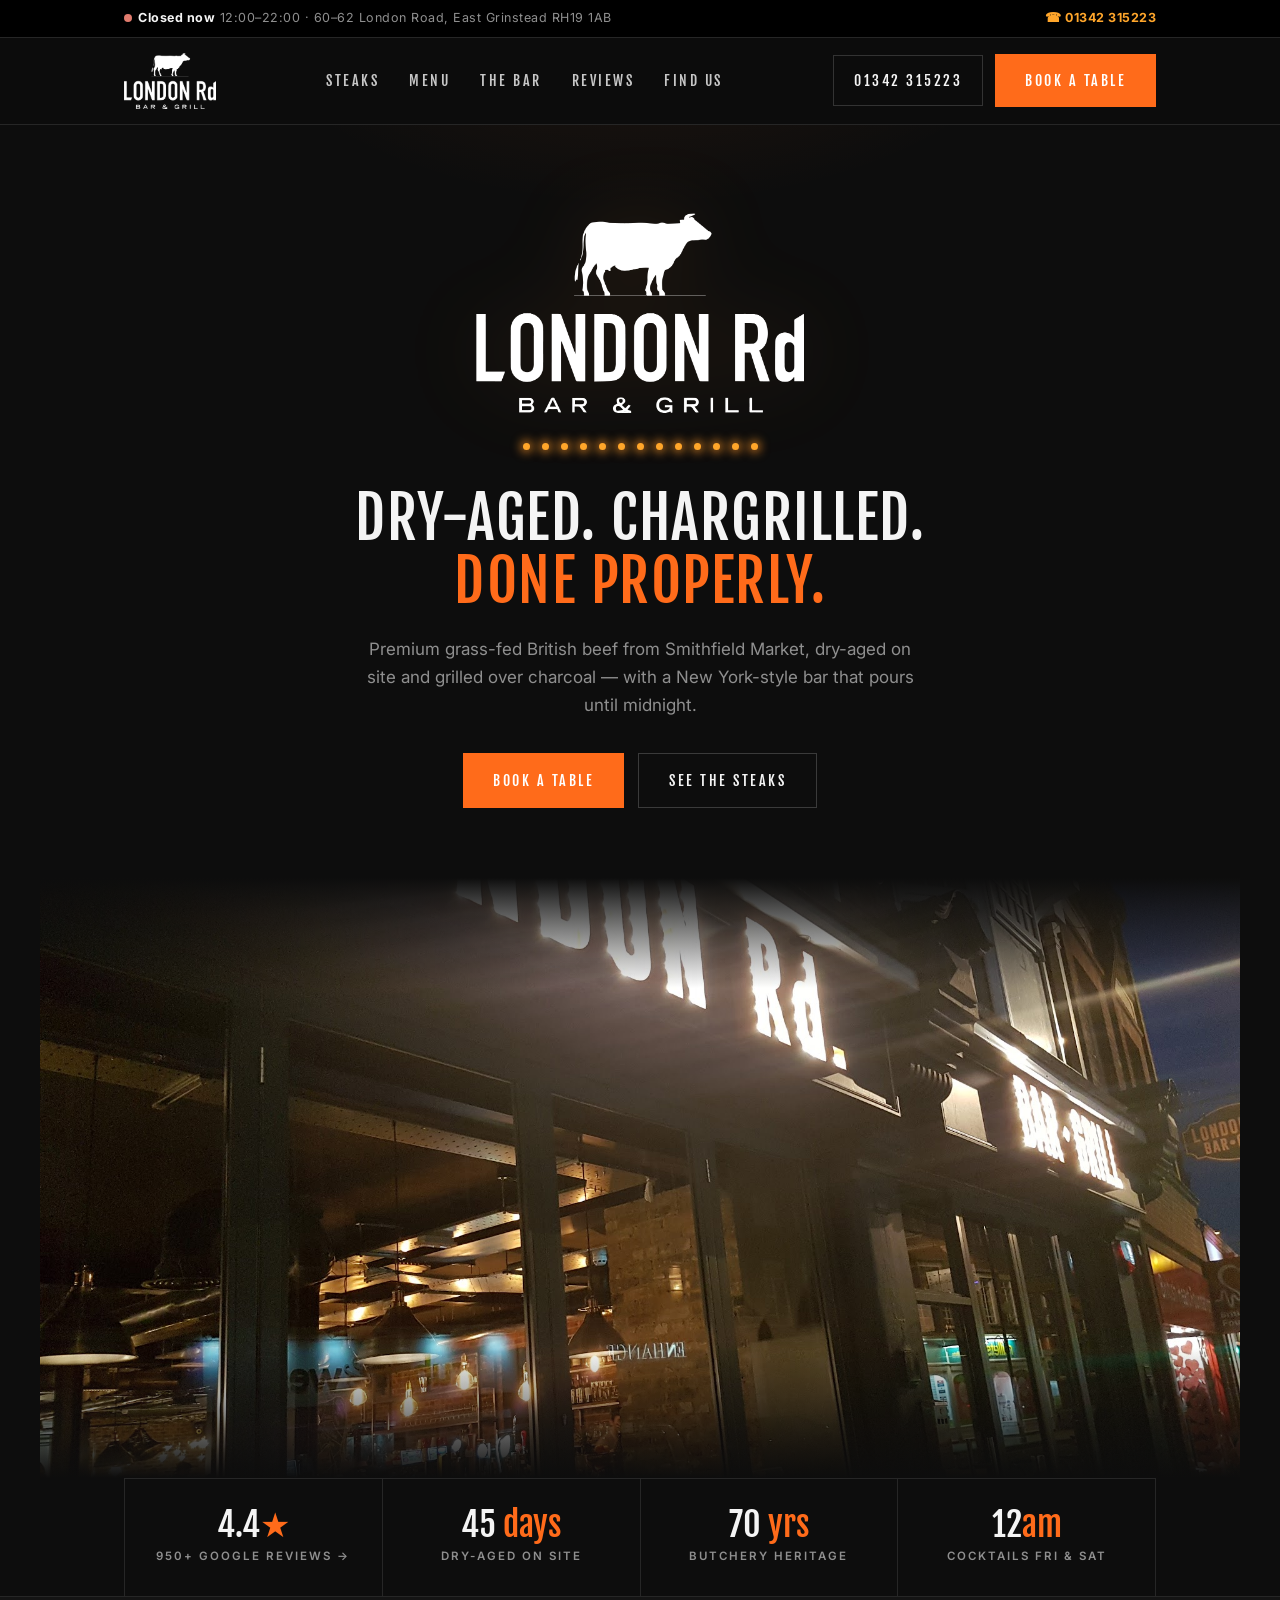
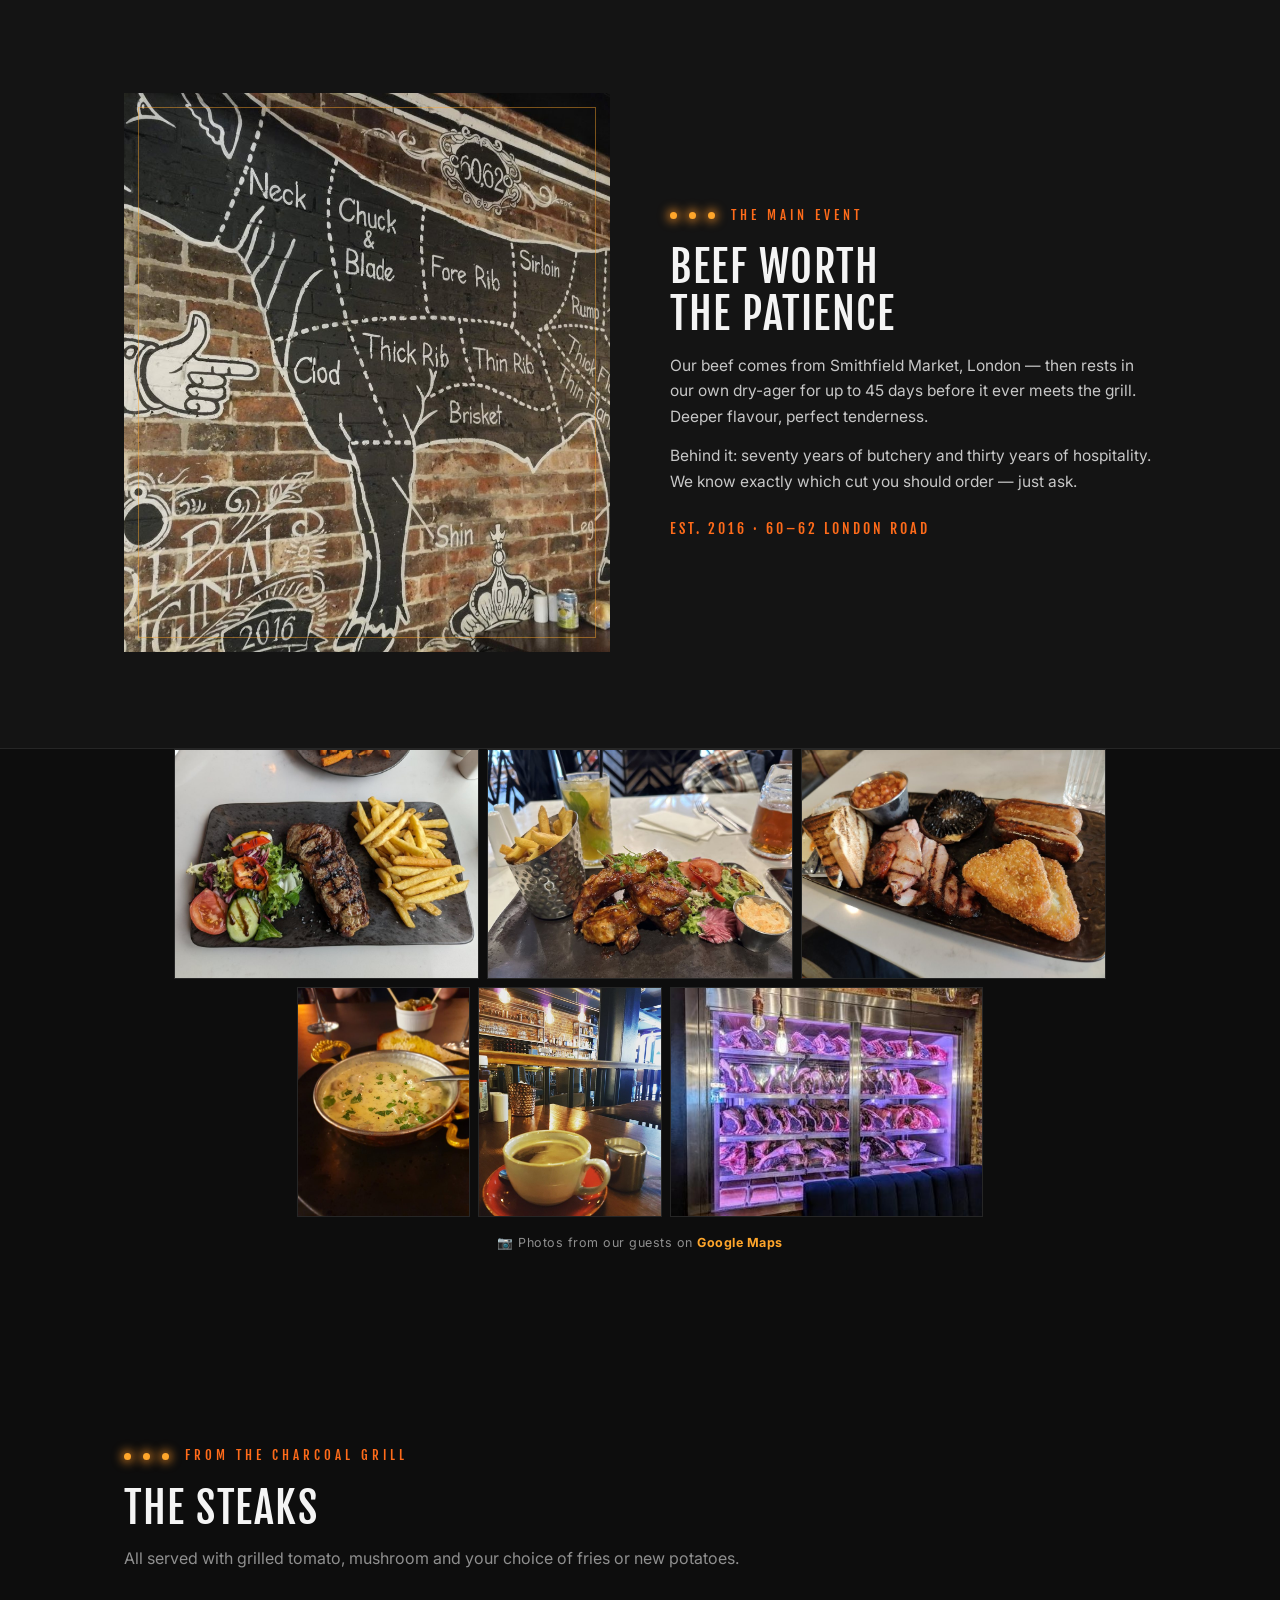
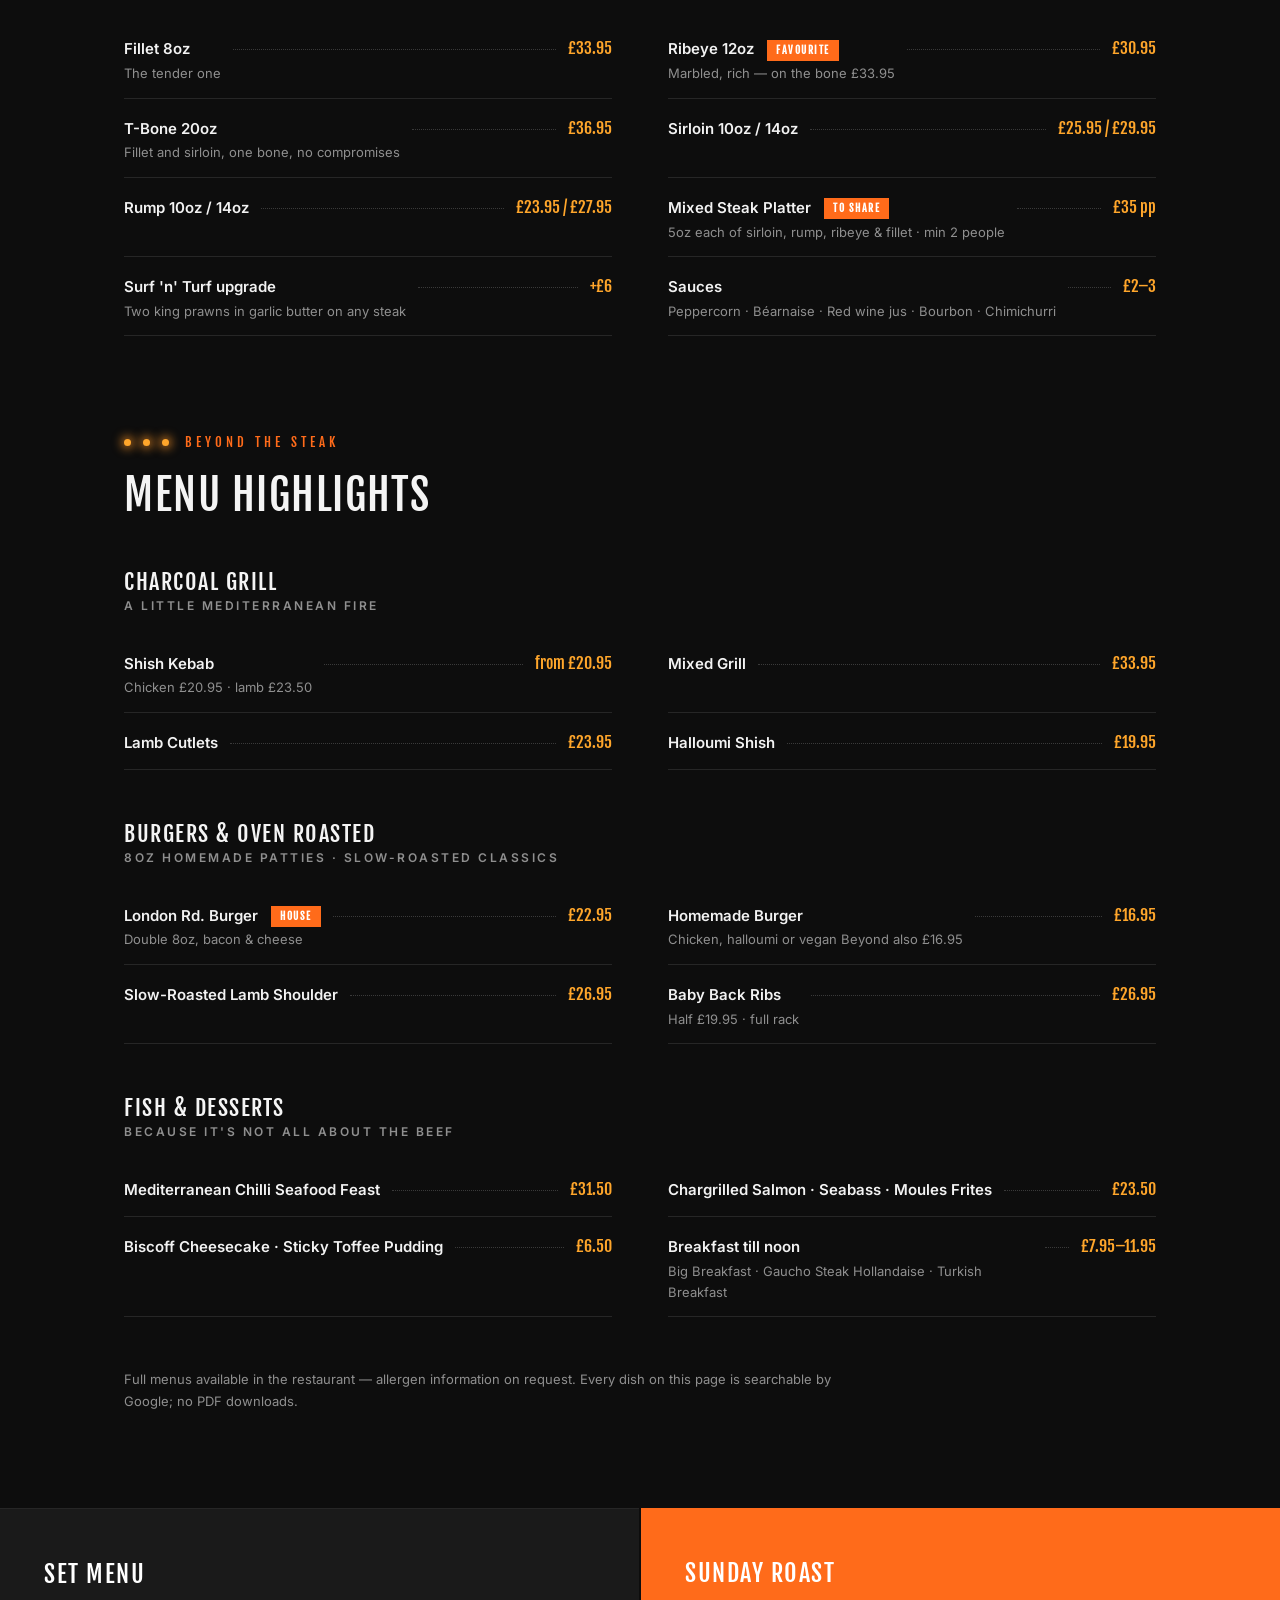
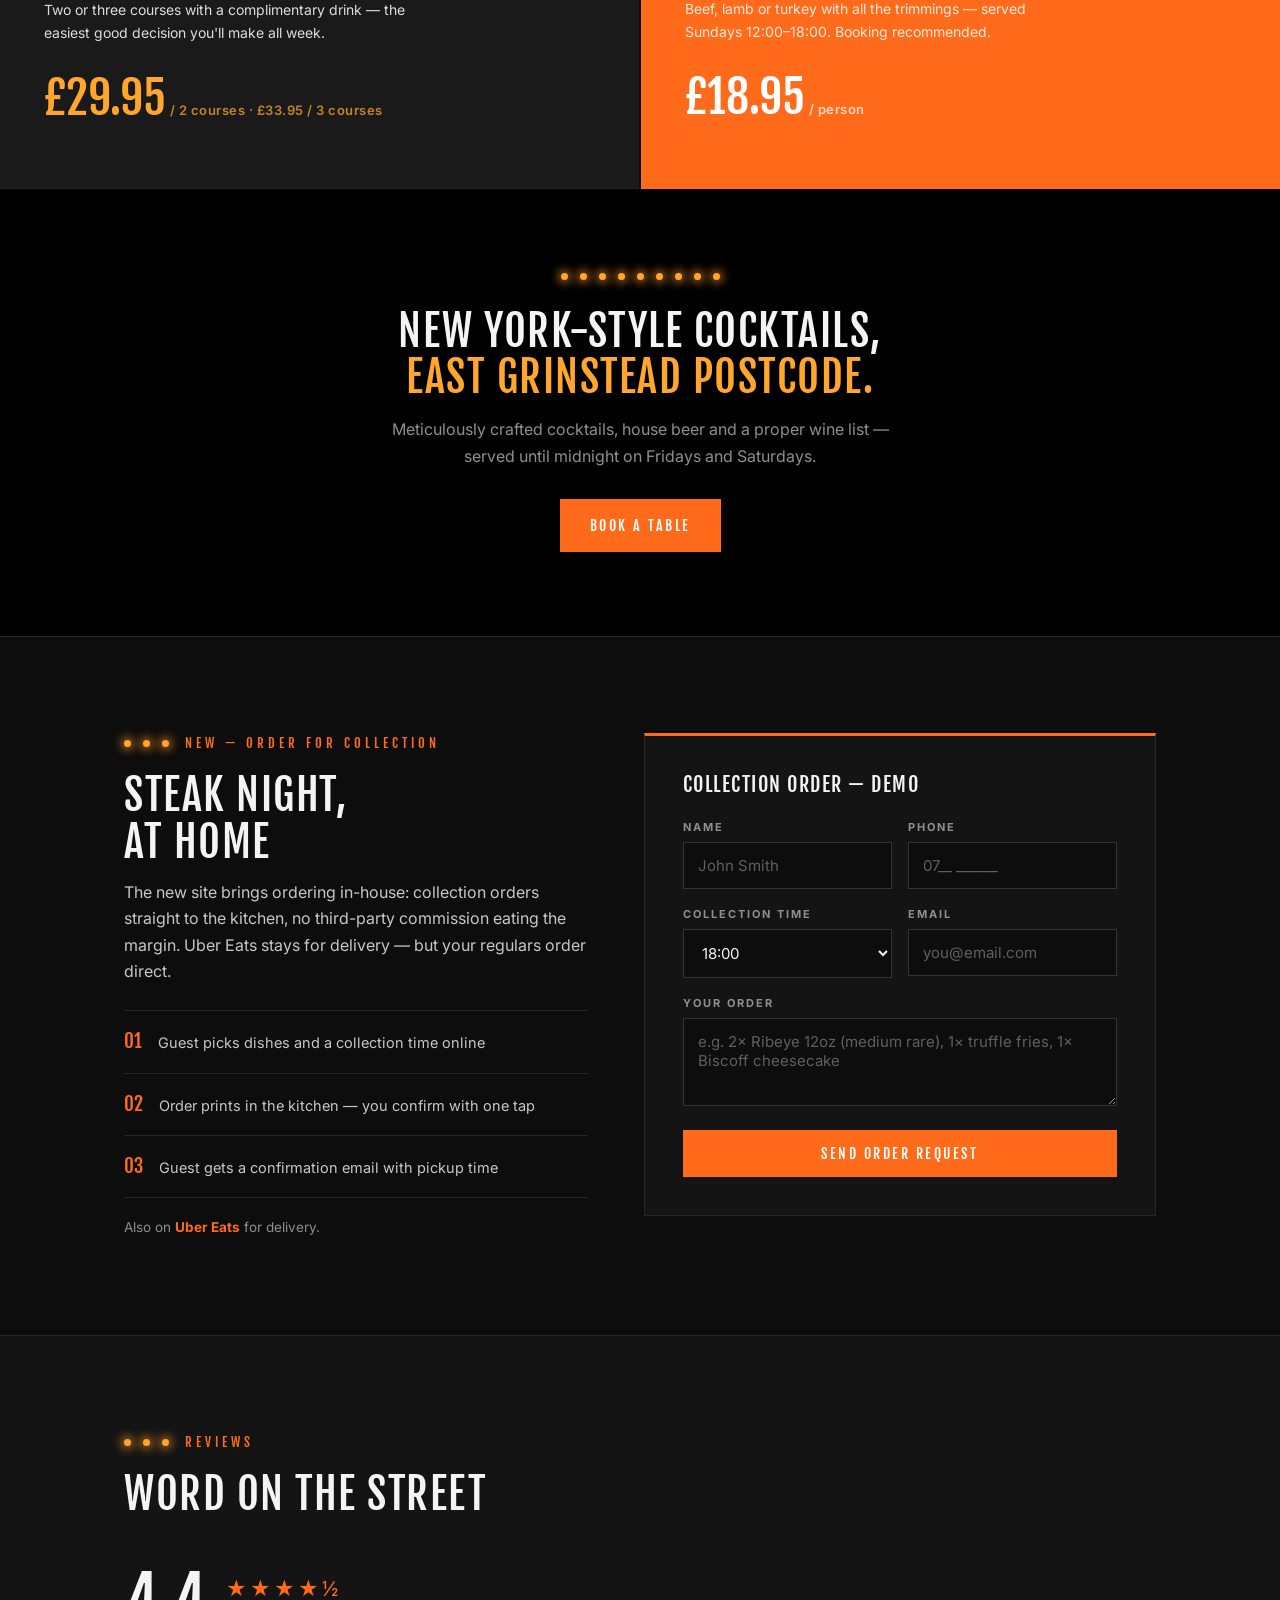
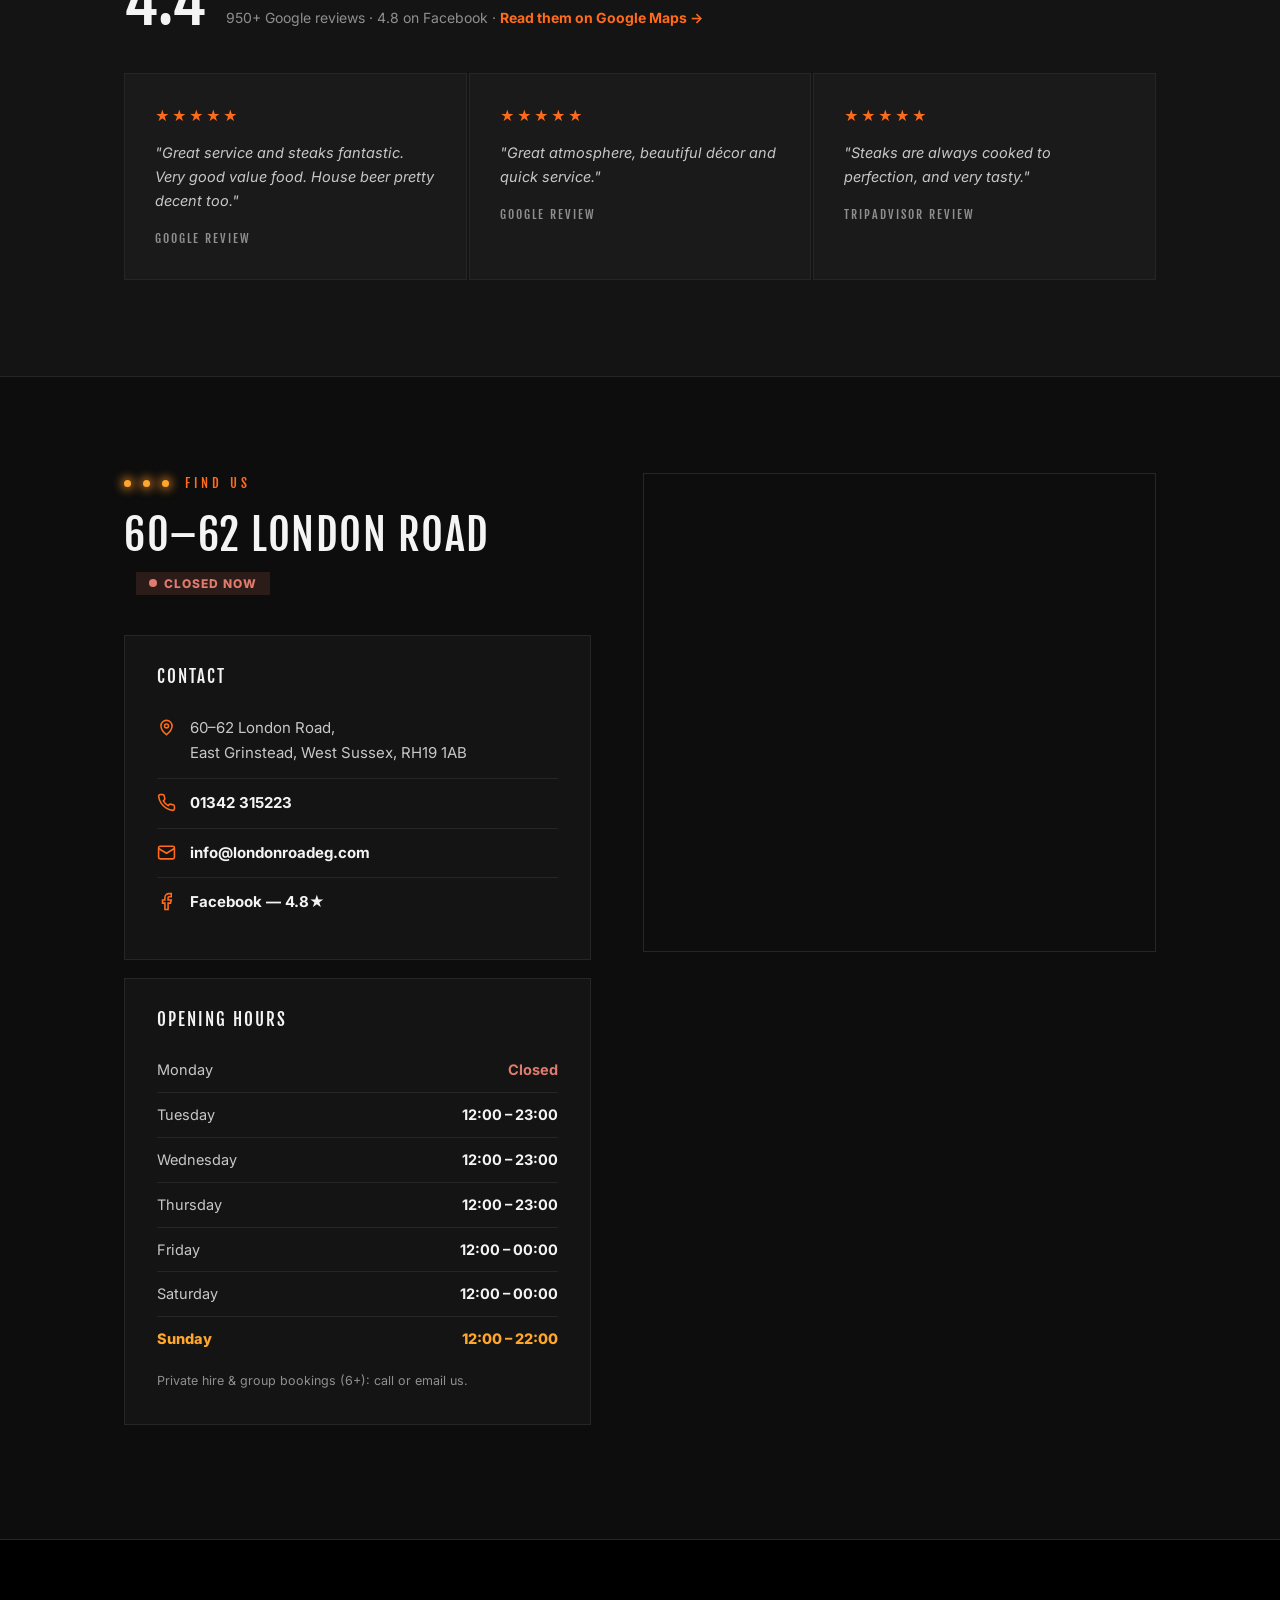
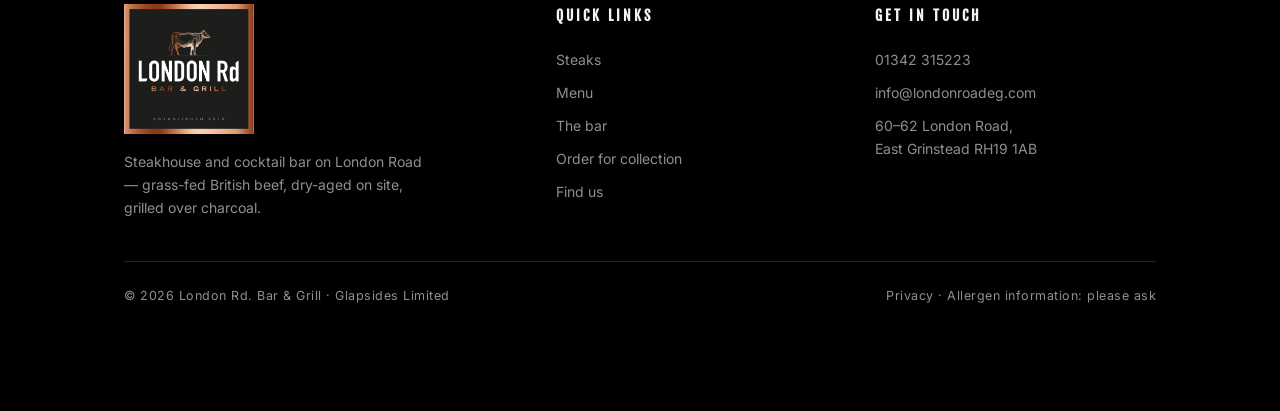
==== commit e74c47fc: "User-picked Google Maps photos at full resolution Hero: the night shot of the lit LONDON Rd. sign (1" ====
--- a/index.html
+++ b/index.html
@@ -131,7 +131,7 @@
 /* photo grid — small shots at native size, never upscaled */
 .gallery{padding:0 0 96px}
 .gallery-strip{display:flex;flex-wrap:wrap;gap:8px;justify-content:center}
-.gallery-strip img{height:185px;width:auto;display:block;border:1px solid var(--line)}
+.gallery-strip img{height:230px;width:auto;display:block;border:1px solid var(--line)}
 .gallery-note{text-align:center;font-size:12.5px;color:var(--muted);margin-top:16px;letter-spacing:.5px}
 @media(max-width:560px){.gallery-strip img{height:130px}}
 .hero-stats{display:flex;justify-content:center;margin-top:0;border-top:1px solid var(--line)}
@@ -319,7 +319,7 @@
     </div>
   </div>
   <div class="hero-photo">
-    <img src="assets/interior.jpg" alt="Inside London Rd. Bar & Grill — the dining room under the light-studded ceiling" fetchpriority="high">
+    <img src="assets/hero-night.jpg" alt="London Rd. Bar & Grill at night — the lit sign over London Road" fetchpriority="high">
   </div>
   <div class="container">
     <div class="hero-stats">
@@ -334,7 +334,7 @@
 <!-- signature -->
 <section class="signature">
   <div class="container">
-    <div class="ph reveal"><img src="assets/mixed-grill.png" alt="Mixed grill platter at London Rd. Bar & Grill" loading="lazy"></div>
+    <div class="ph reveal"><img src="assets/beef-mural.jpg" alt="The butcher's-cuts mural inside London Rd. Bar & Grill" loading="lazy"></div>
     <div class="reveal">
       <div class="kicker"><span class="bulbs"><span class="bulb"></span><span class="bulb"></span><span class="bulb"></span></span>The main event</div>
       <h2>Beef worth<br>the patience</h2>
@@ -349,11 +349,12 @@
 <div class="gallery">
   <div class="container">
     <div class="gallery-strip reveal">
-      <img src="assets/exterior.jpg" alt="London Rd. Bar & Grill on London Road" loading="lazy">
+      <img src="assets/food-steak.jpg" alt="Chargrilled steak with salad and fries" loading="lazy">
+      <img src="assets/food-wings.jpg" alt="Chicken wings with fries and a cocktail" loading="lazy">
+      <img src="assets/food-platter.jpg" alt="Grill platter" loading="lazy">
+      <img src="assets/food-casserole.jpg" alt="Creamy casserole pot" loading="lazy">
+      <img src="assets/food-coffee.jpg" alt="Coffee at the bar" loading="lazy">
       <img src="assets/dry-ager.jpg" alt="The on-site dry-ageing cabinet" loading="lazy">
-      <img src="assets/bar.jpg" alt="The bar" loading="lazy">
-      <img src="assets/steak.jpg" alt="Steak, chips and peas" loading="lazy">
-      <img src="assets/ribs.jpg" alt="Baby back ribs with fries" loading="lazy">
     </div>
     <p class="gallery-note">📷 Photos from our guests on <a href="https://www.google.com/maps/search/London+Rd+Bar+and+Grill+East+Grinstead" target="_blank" rel="noopener" style="color:var(--amber);font-weight:700">Google Maps</a></p>
   </div>
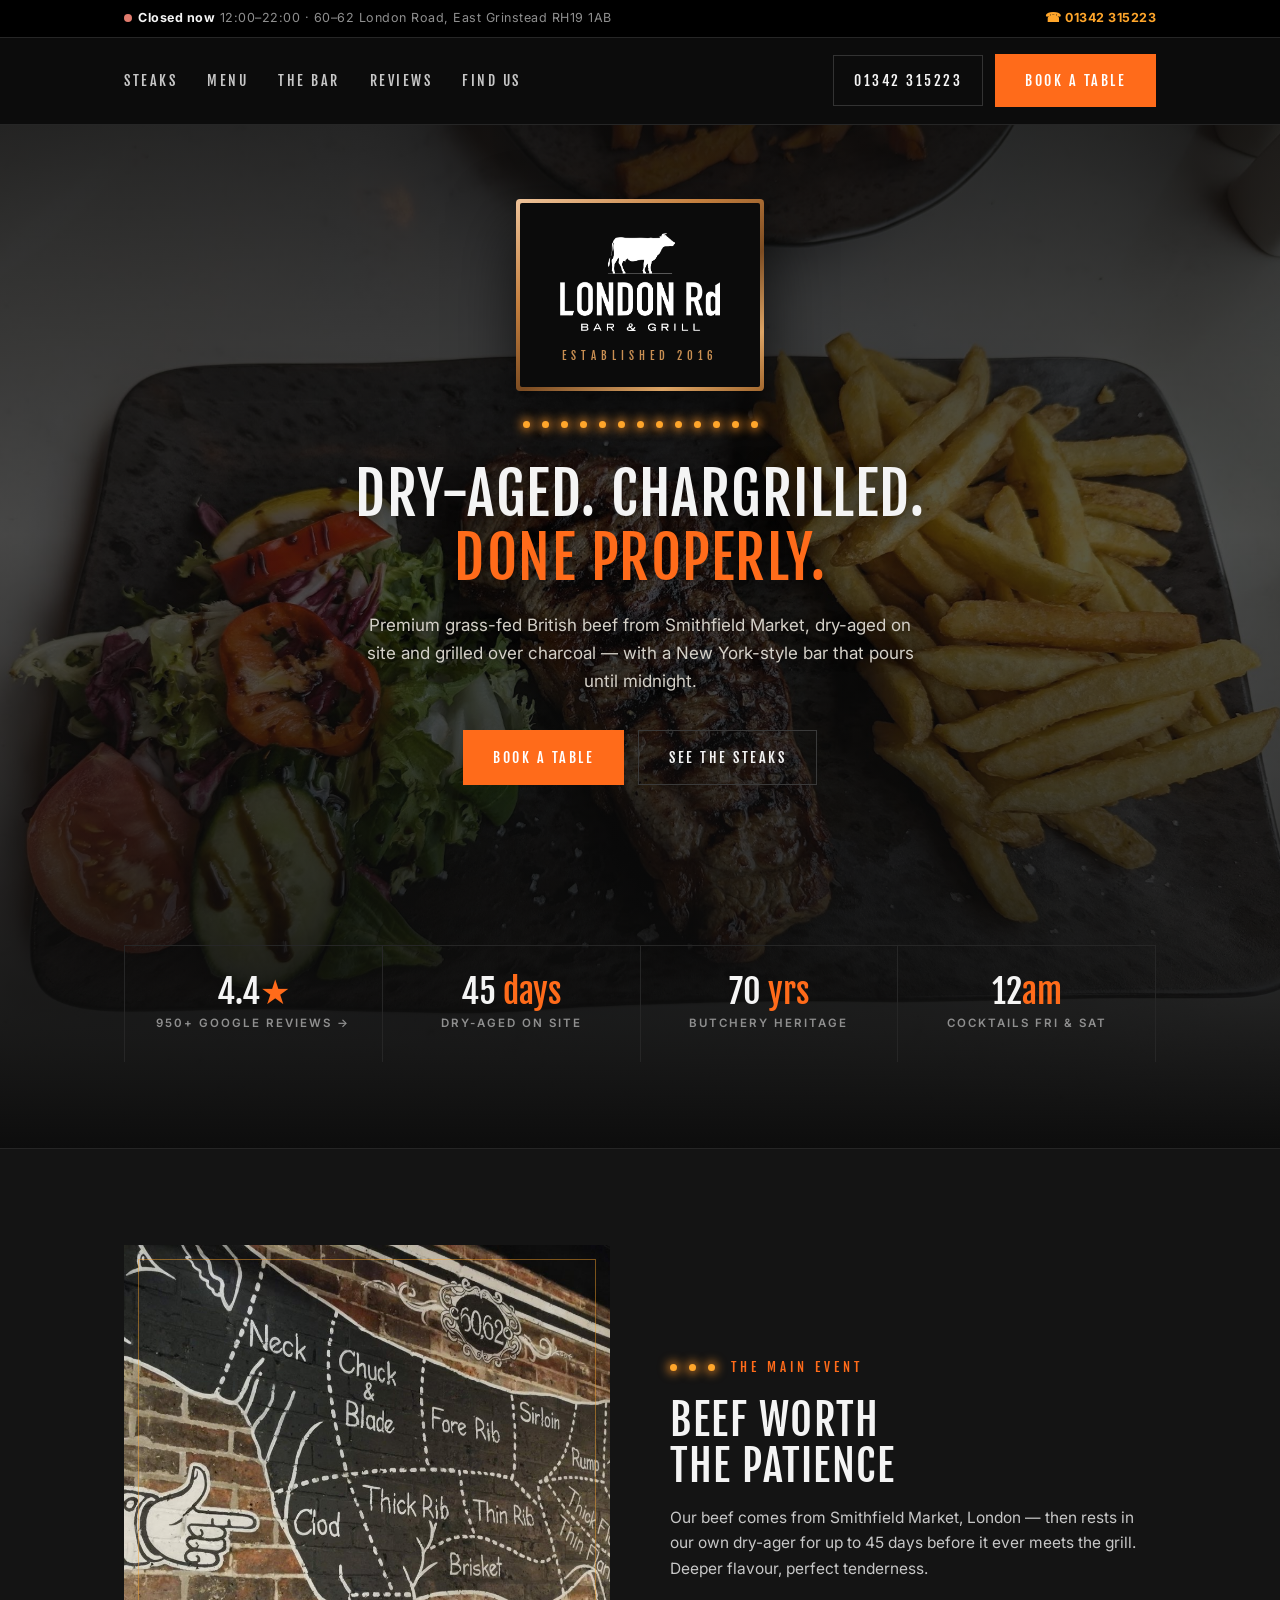
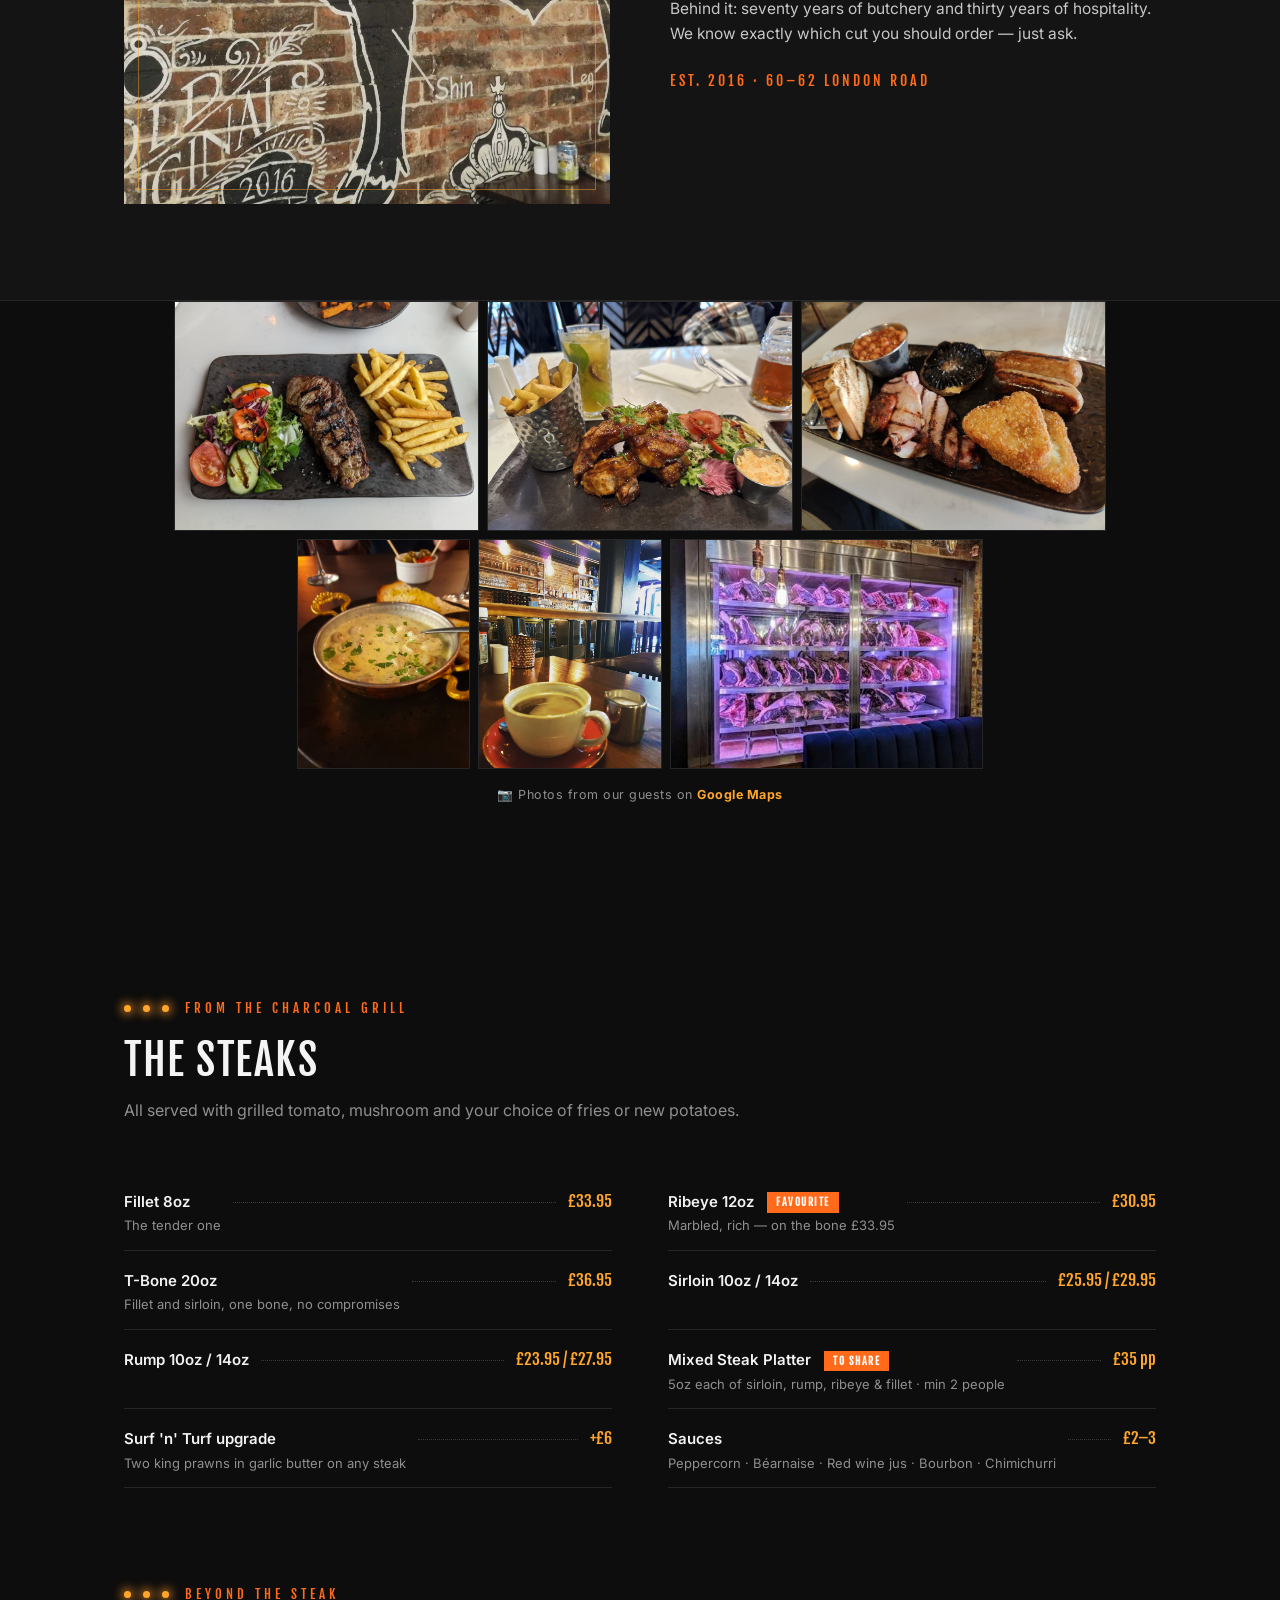
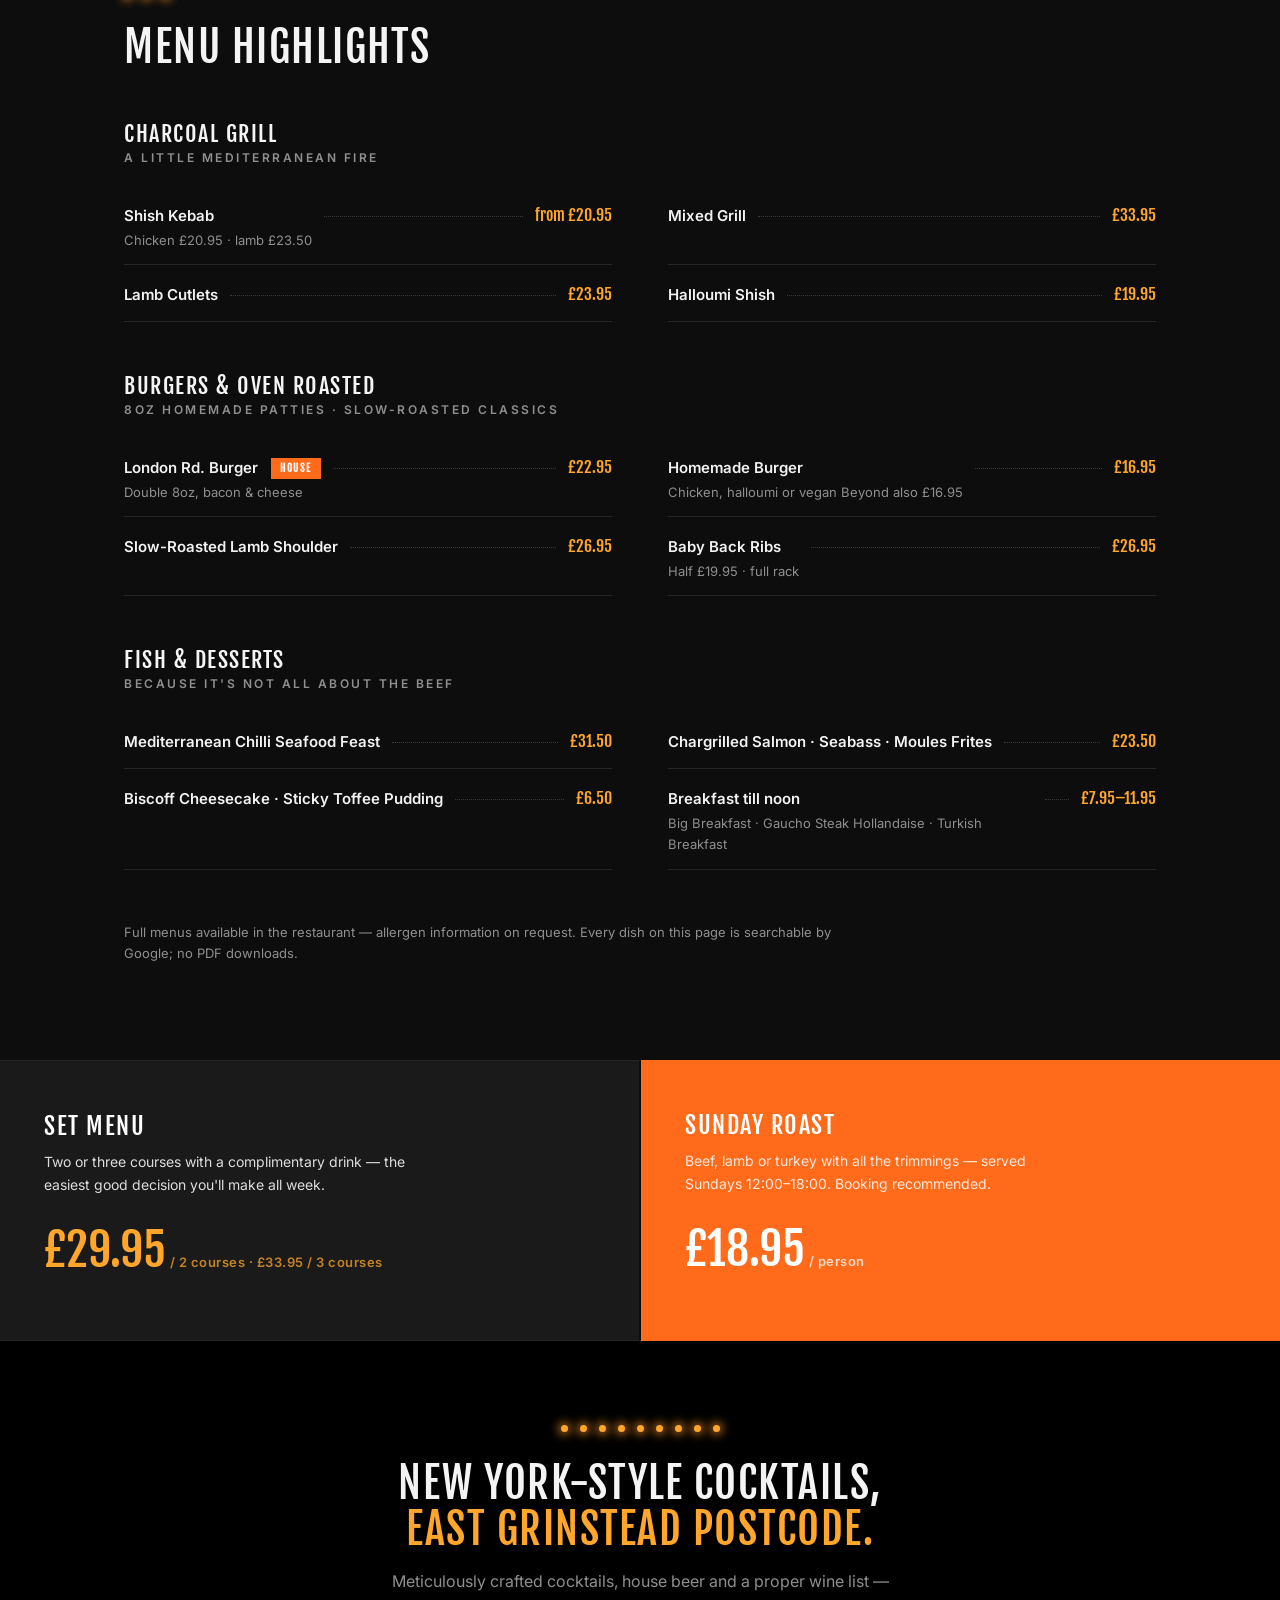
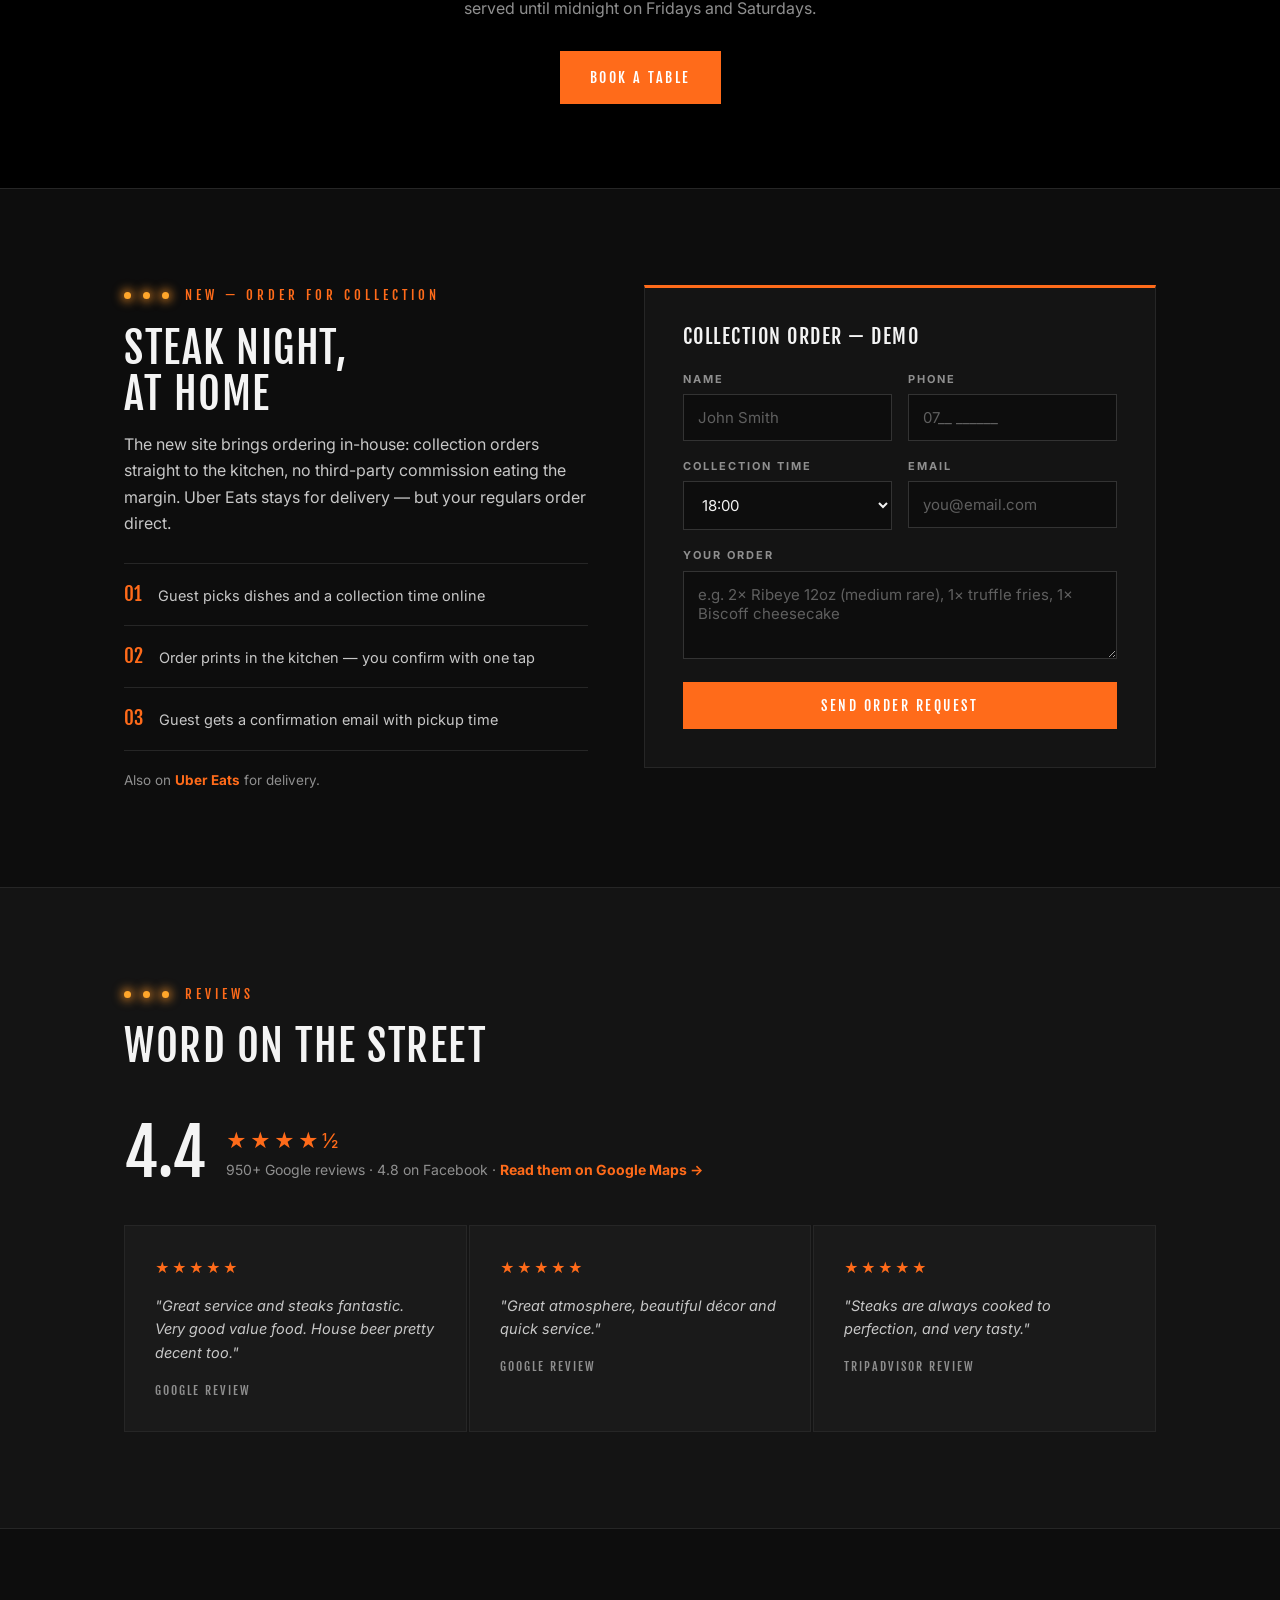
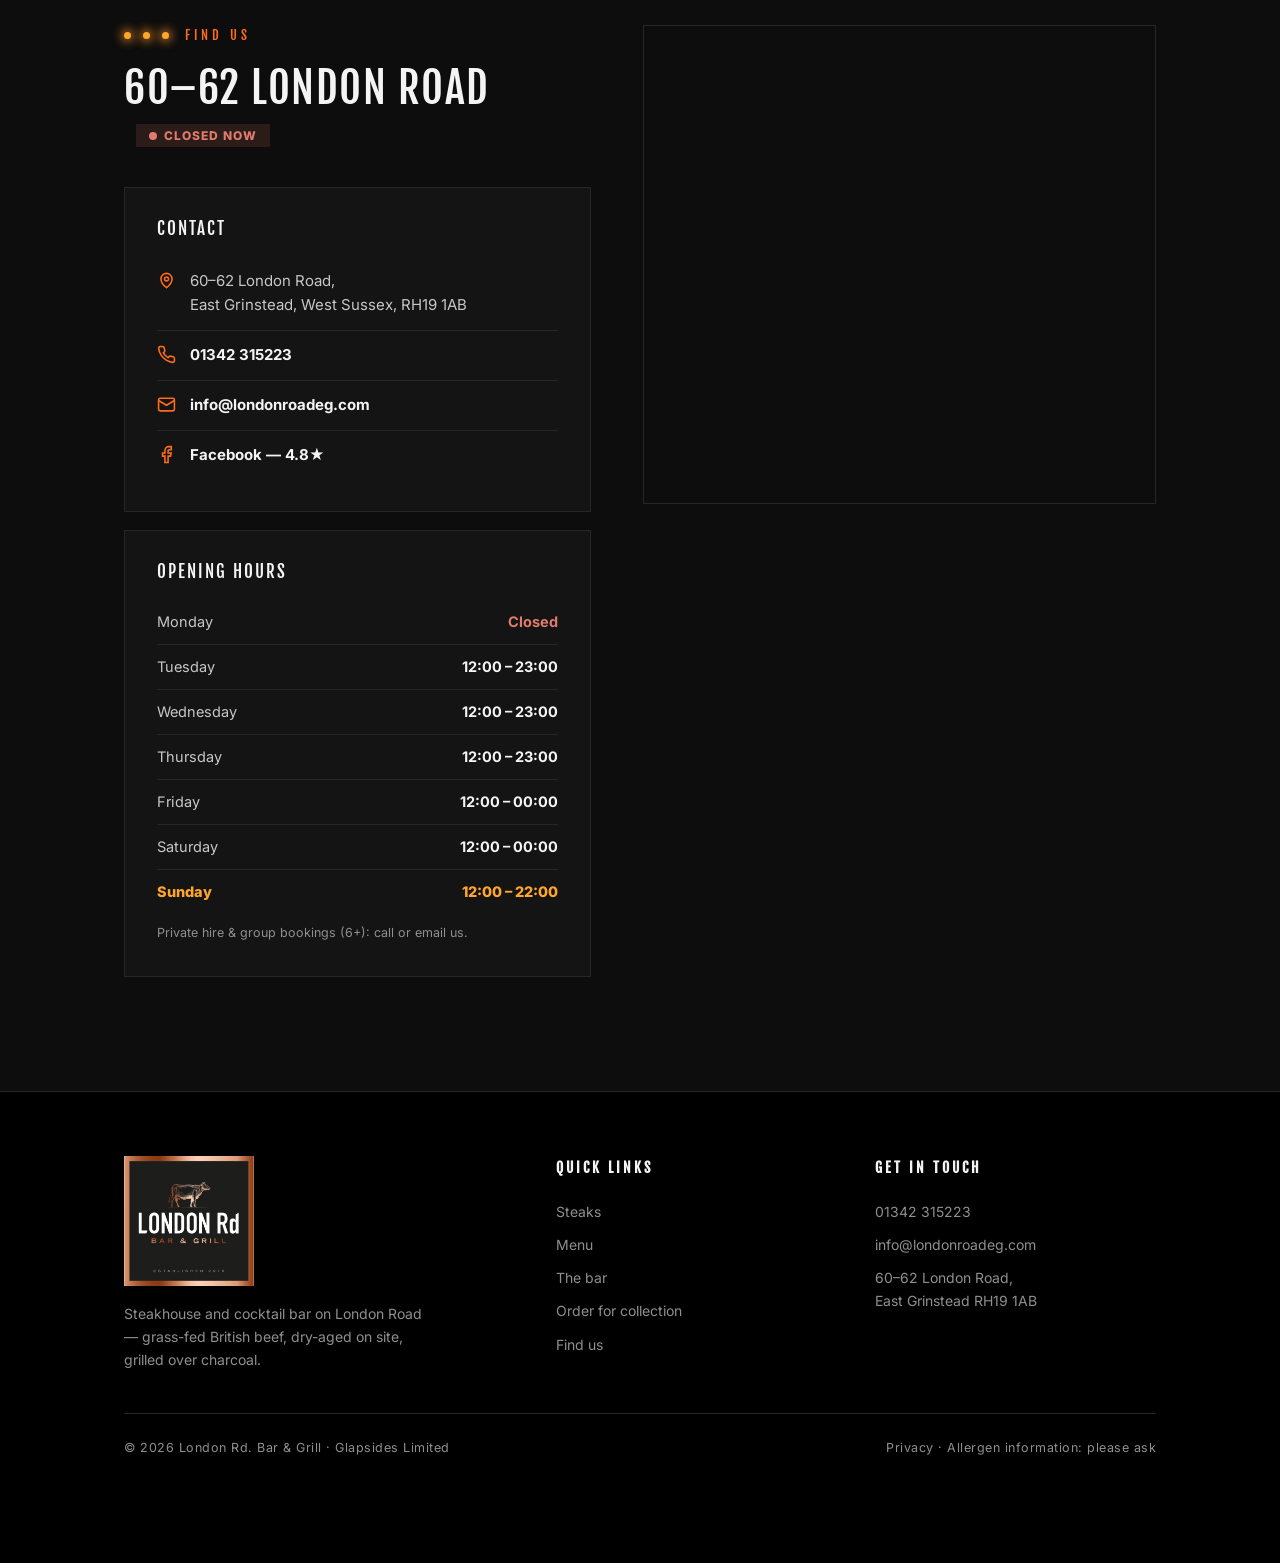
==== commit 7fff02fd: "Hero: copper-framed logo emblem over a steak-photo background Their square badge (recreated crisply:" ====
--- a/index.html
+++ b/index.html
@@ -90,7 +90,7 @@
 .nav-links a:hover{color:var(--white)}
 .nav-links a::after{content:"";position:absolute;left:0;bottom:0;width:0;height:2px;background:var(--orange);transition:width .25s}
 .nav-links a:hover::after{width:100%}
-.nav-cta{display:flex;align-items:center;gap:12px}
+.nav-cta{display:flex;align-items:center;gap:12px;margin-left:auto}
 .btn{display:inline-flex;align-items:center;justify-content:center;gap:9px;font-family:var(--font-display);font-size:14px;letter-spacing:2.5px;text-transform:uppercase;padding:15px 30px;border:none;cursor:pointer;transition:.2s}
 .btn-white{background:var(--white);color:#111}
 .btn-white:hover{background:#fff}
@@ -114,19 +114,21 @@
   .nav-cta .btn-orange{padding:12px 16px;font-size:12px;white-space:nowrap}
 }
 
-/* hero */
-.hero{padding:88px 0 0;text-align:center;position:relative;background:radial-gradient(700px 380px at 50% -10%,rgba(255,107,26,.09) 0%,transparent 60%),var(--bg)}
-.hero .sign img{height:clamp(130px,21vw,200px);width:auto;margin:0 auto;filter:drop-shadow(0 0 40px rgba(255,150,40,.12))}
-.hero .bulbs.top{justify-content:center;display:flex;margin:30px auto 36px}
-.hero h1{font-size:clamp(34px,5vw,58px);max-width:820px;margin:0 auto;color:var(--white)}
+/* hero — steak photo background, logo emblem + text on top */
+.hero{position:relative;text-align:center;overflow:hidden;isolation:isolate}
+.hero-bg{position:absolute;inset:0;width:100%;height:100%;object-fit:cover;z-index:-2}
+.hero::after{content:"";position:absolute;inset:0;z-index:-1;background:linear-gradient(180deg,rgba(9,9,9,.86) 0%,rgba(9,9,9,.66) 40%,rgba(11,11,11,.82) 74%,var(--bg) 100%)}
+.hero .container{padding-top:74px;padding-bottom:86px}
+/* copper-framed square emblem */
+.emblem{display:inline-block;padding:4px;border-radius:4px;background:linear-gradient(150deg,#eec39a 0%,#c47f3e 32%,#7c4c22 58%,#dca465 82%,#a4692f 100%);box-shadow:0 24px 64px rgba(0,0,0,.65)}
+.emblem-inner{background:#0b0b0b;border-radius:2px;padding:30px 40px 22px}
+.emblem-inner img{height:clamp(66px,9vw,98px);width:auto;display:block;margin:0 auto}
+.emblem-inner .estd{margin-top:16px;font-family:var(--font-display);font-size:11px;letter-spacing:5px;color:#c98f52;text-transform:uppercase}
+.hero .bulbs.top{justify-content:center;display:flex;margin:30px auto 34px}
+.hero h1{font-size:clamp(34px,5vw,58px);max-width:820px;margin:0 auto;color:var(--white);text-shadow:0 2px 20px rgba(0,0,0,.55)}
 .hero h1 em{font-style:normal;color:var(--orange)}
-.hero .sub{margin:22px auto 34px;color:var(--muted);font-size:17px;max-width:560px}
+.hero .sub{margin:22px auto 34px;color:#d4d0c8;font-size:17px;max-width:560px;text-shadow:0 1px 12px rgba(0,0,0,.6)}
 .hero-actions{display:flex;flex-wrap:wrap;gap:14px;justify-content:center}
-/* hero photo — one big native-res interior shot blending into the dark bg */
-.hero-photo{position:relative;max-width:1200px;margin:70px auto 0;overflow:hidden}
-.hero-photo img{width:100%;max-height:600px;object-fit:cover;display:block}
-.hero-photo::before{content:"";position:absolute;left:0;right:0;top:0;height:110px;background:linear-gradient(180deg,var(--bg) 0%,transparent 100%);z-index:2}
-.hero-photo::after{content:"";position:absolute;left:0;right:0;bottom:0;height:130px;background:linear-gradient(0deg,var(--bg) 0%,transparent 100%);z-index:2}
 
 /* photo grid — small shots at native size, never upscaled */
 .gallery{padding:0 0 96px}
@@ -284,9 +286,6 @@
 <!-- header -->
 <header>
   <div class="container nav">
-    <a href="#" class="logo">
-      <img src="assets/logo-white.png" alt="London Rd. Bar & Grill">
-    </a>
     <nav class="nav-links" id="navLinks">
       <a href="#steaks">Steaks</a>
       <a href="#menu">Menu</a>
@@ -304,9 +303,13 @@
 
 <!-- hero -->
 <div class="hero">
-  <div class="container">
-    <div class="sign">
-      <img src="assets/logo-white.png" alt="London Rd. Bar & Grill — Est. 2016">
+  <img class="hero-bg" src="assets/hero-steak.jpg" alt="" aria-hidden="true" fetchpriority="high">
+  <div class="container">
+    <div class="emblem">
+      <div class="emblem-inner">
+        <img src="assets/logo-white.png" alt="London Rd. Bar & Grill">
+        <div class="estd">Established 2016</div>
+      </div>
     </div>
     <div class="bulbs top" aria-hidden="true">
       <span class="bulb"></span><span class="bulb"></span><span class="bulb"></span><span class="bulb"></span><span class="bulb"></span><span class="bulb"></span><span class="bulb"></span><span class="bulb"></span><span class="bulb"></span><span class="bulb"></span><span class="bulb"></span><span class="bulb"></span><span class="bulb"></span>
@@ -317,9 +320,6 @@
       <a class="btn btn-orange" href="https://londonroadeg.resos.com/booking" target="_blank" rel="noopener">Book a Table</a>
       <a class="btn btn-outline" href="#steaks">See the Steaks</a>
     </div>
-  </div>
-  <div class="hero-photo">
-    <img src="assets/hero-night.jpg" alt="London Rd. Bar & Grill at night — the lit sign over London Road" fetchpriority="high">
   </div>
   <div class="container">
     <div class="hero-stats">
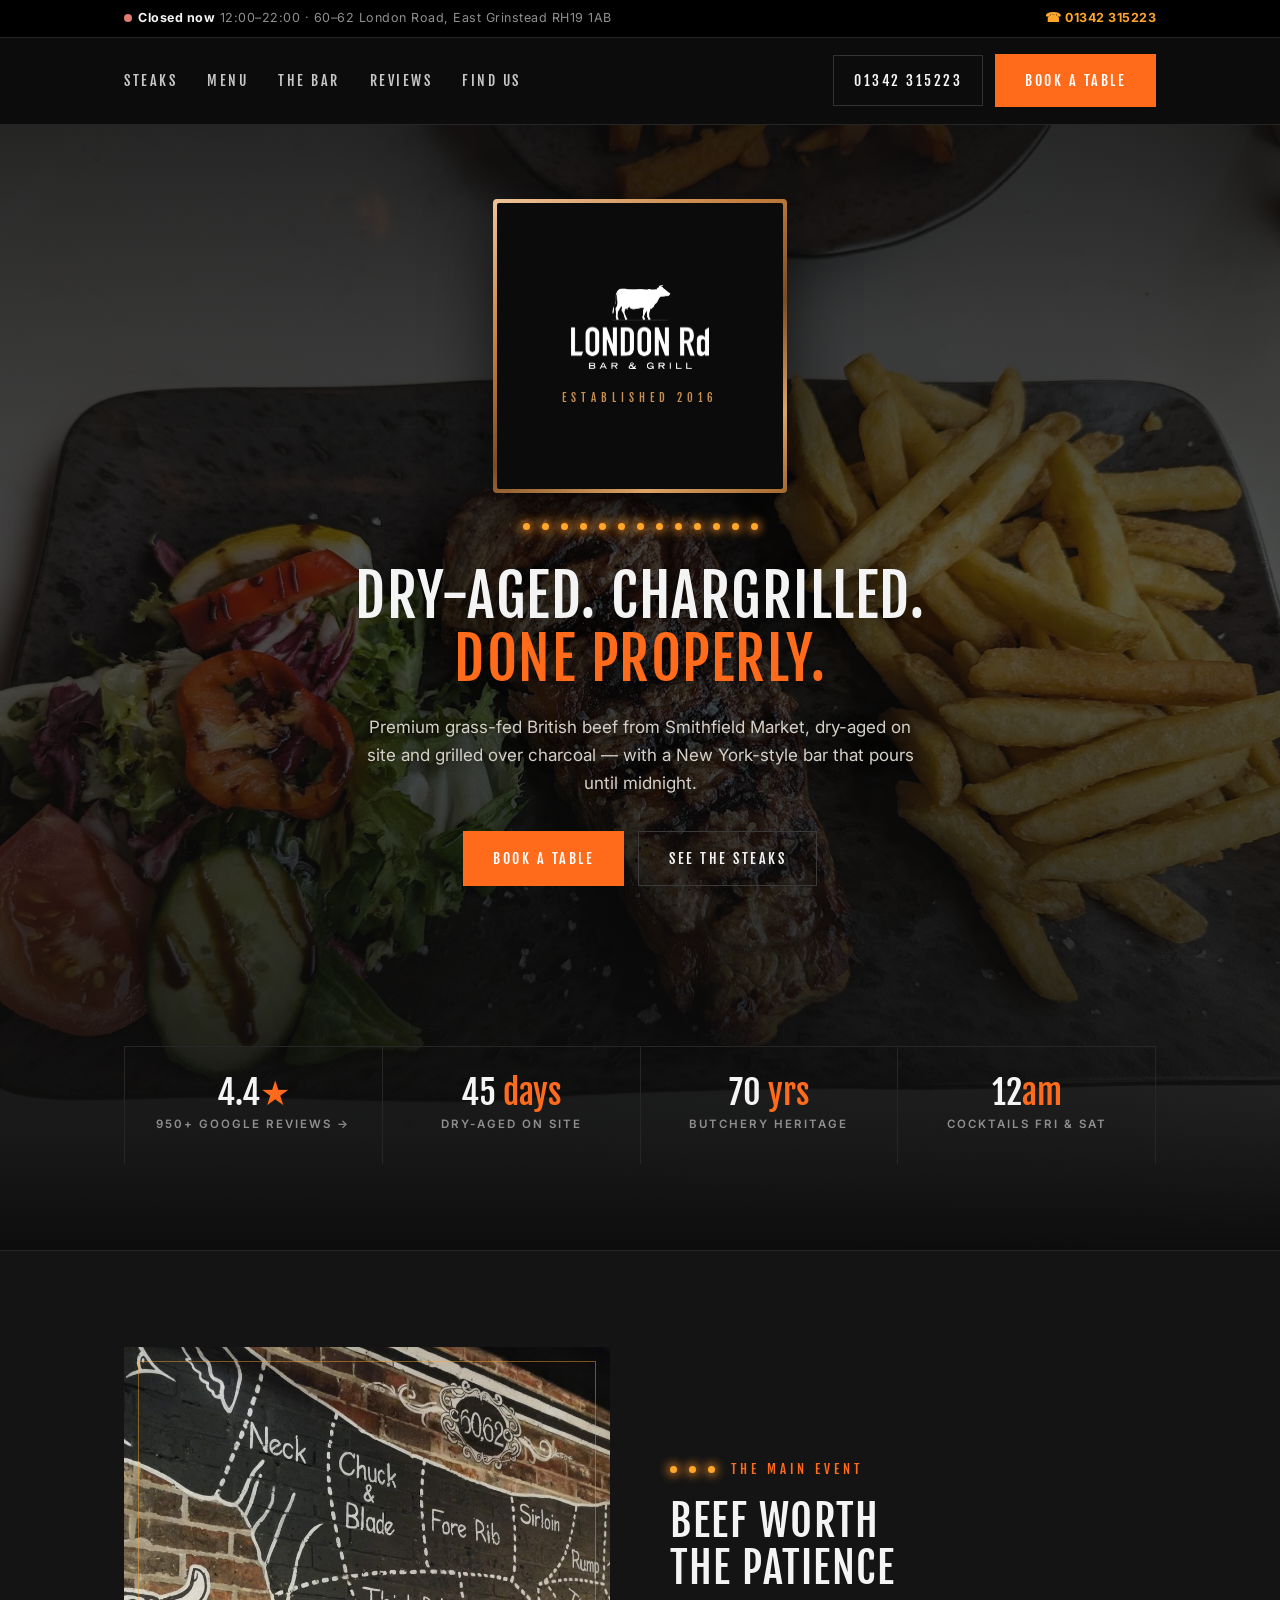
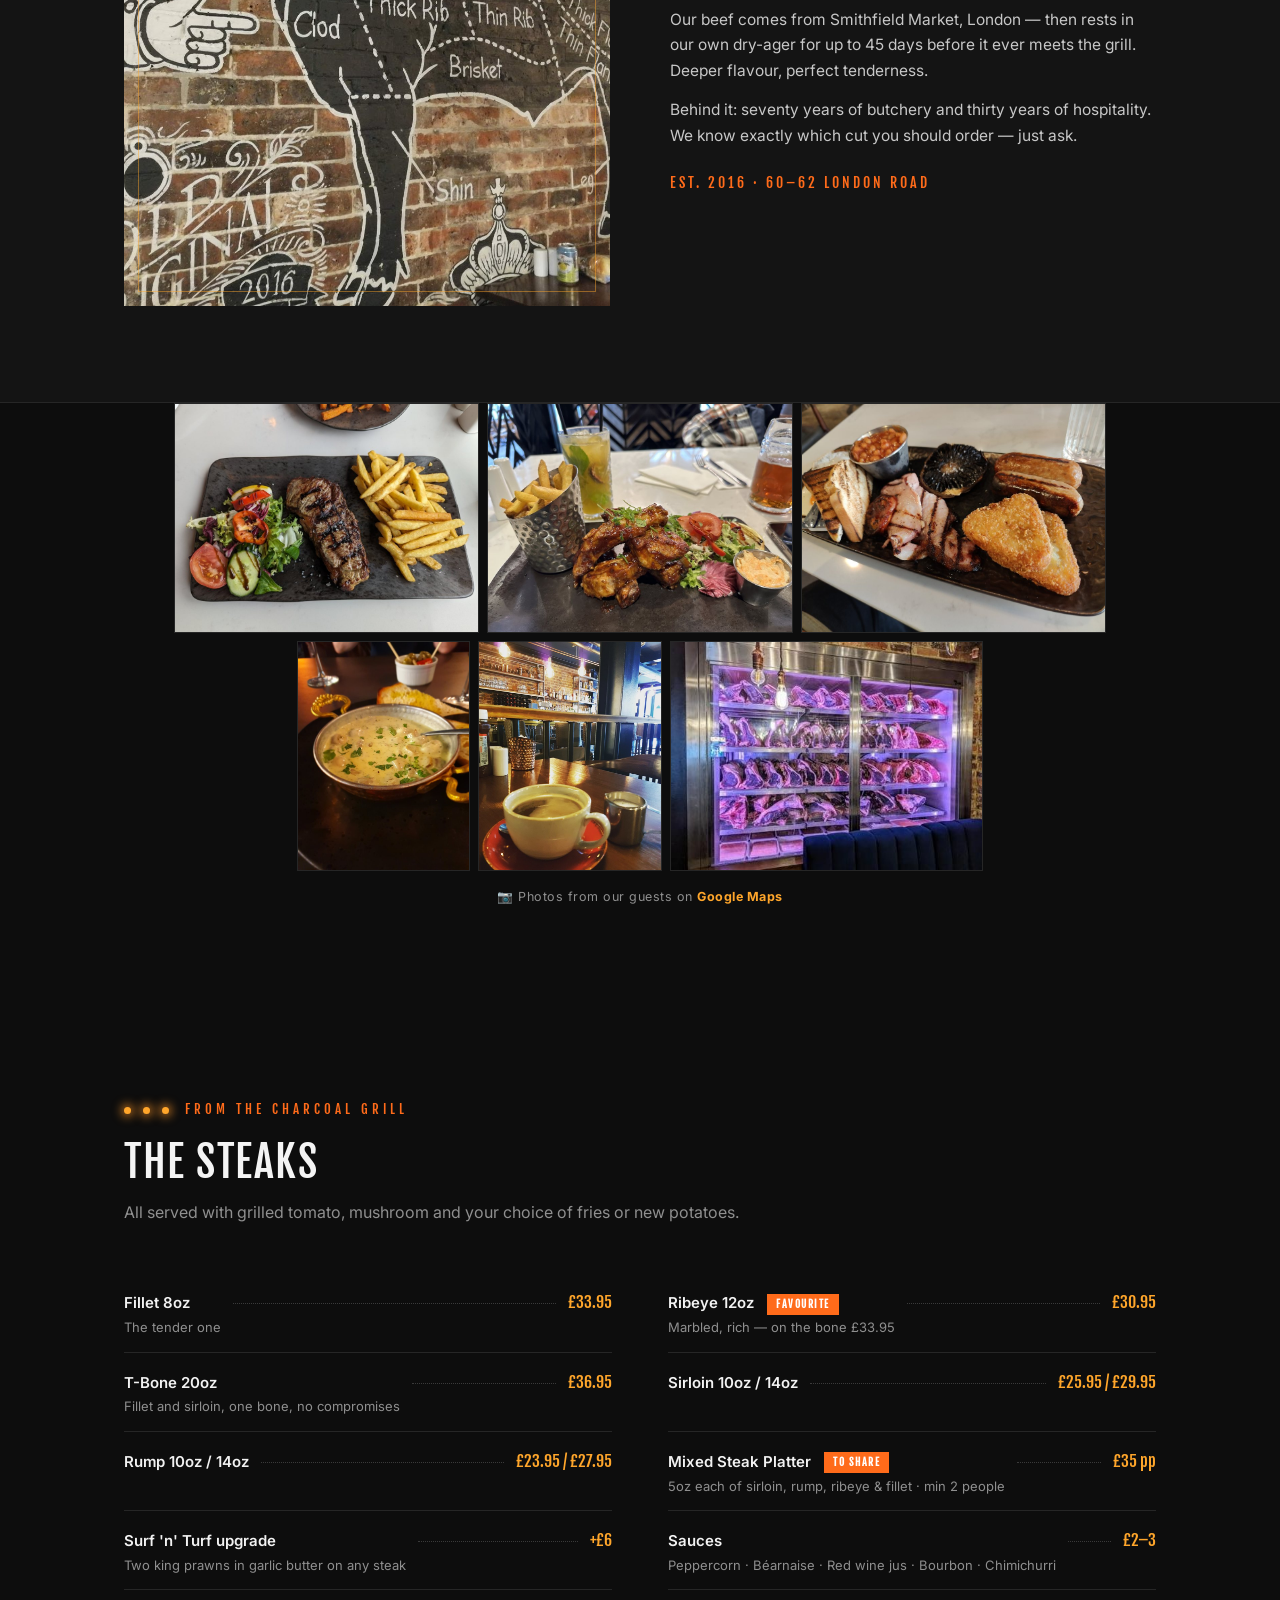
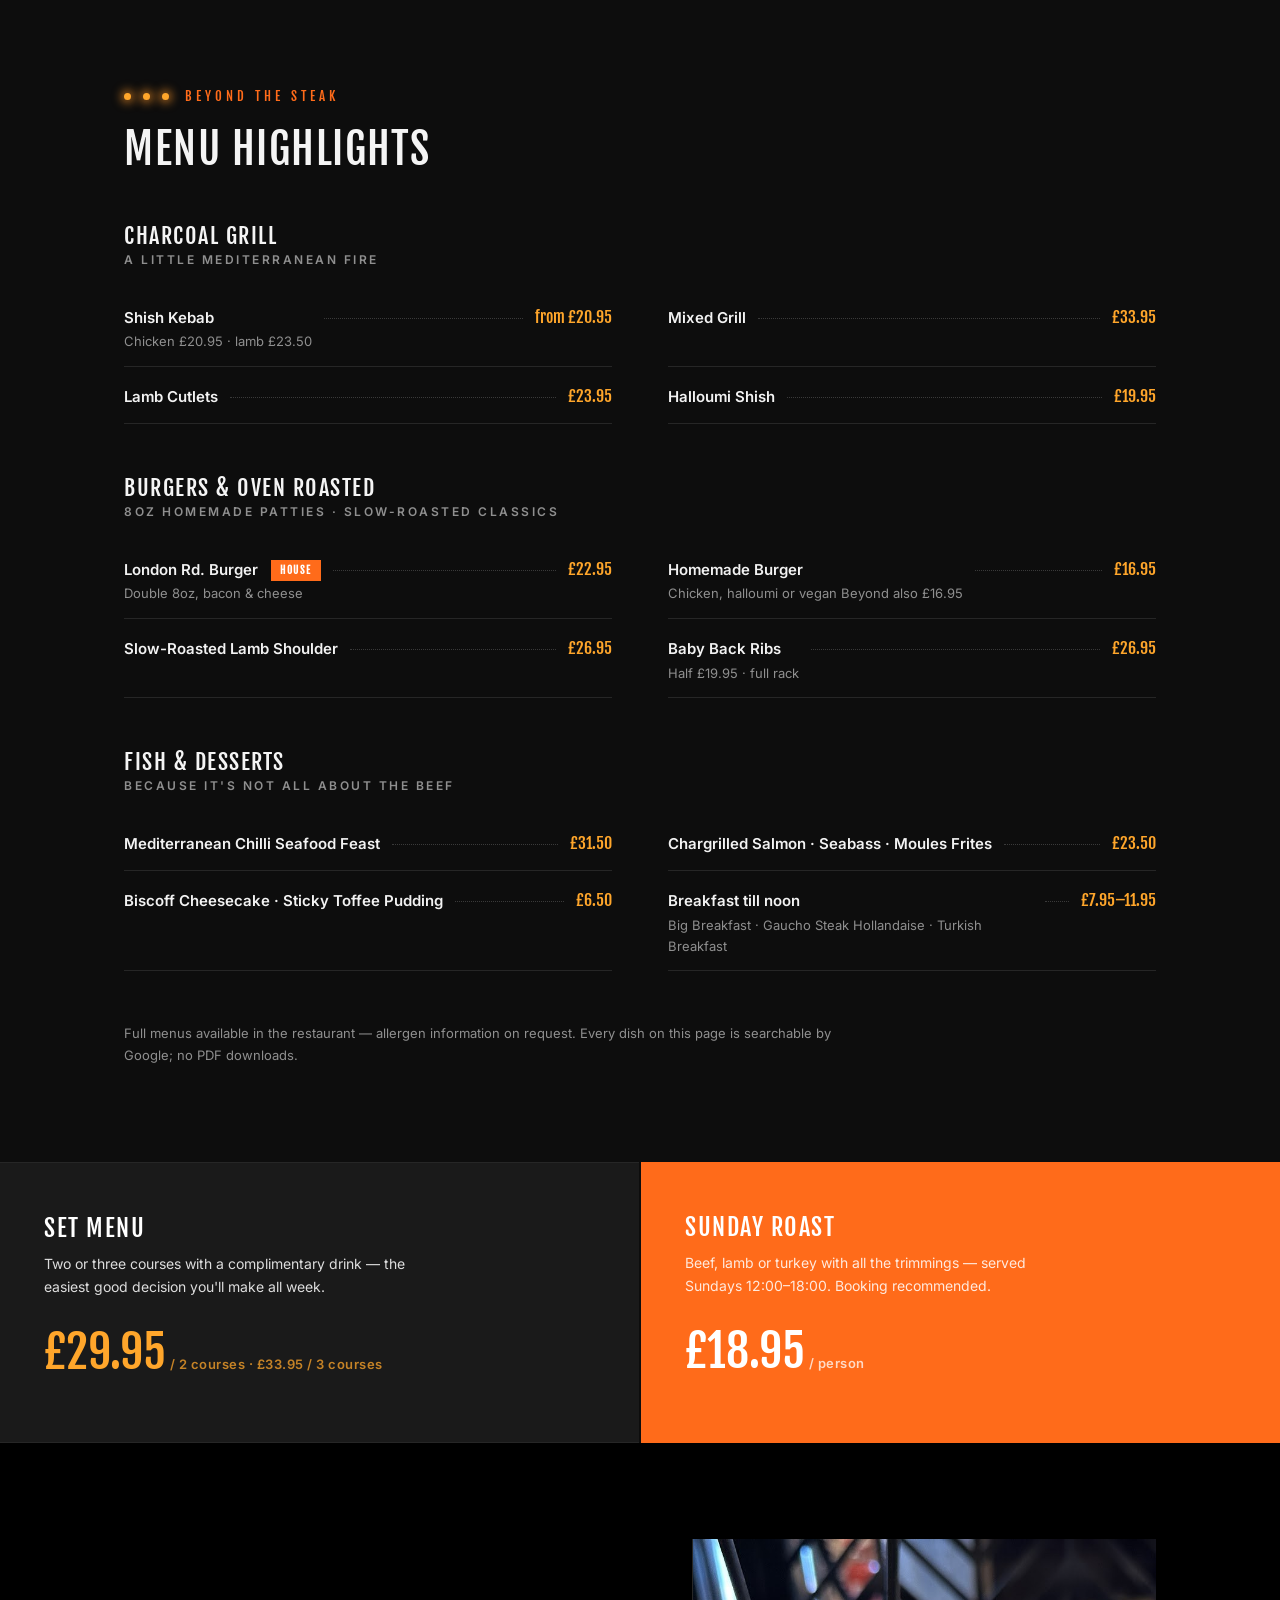
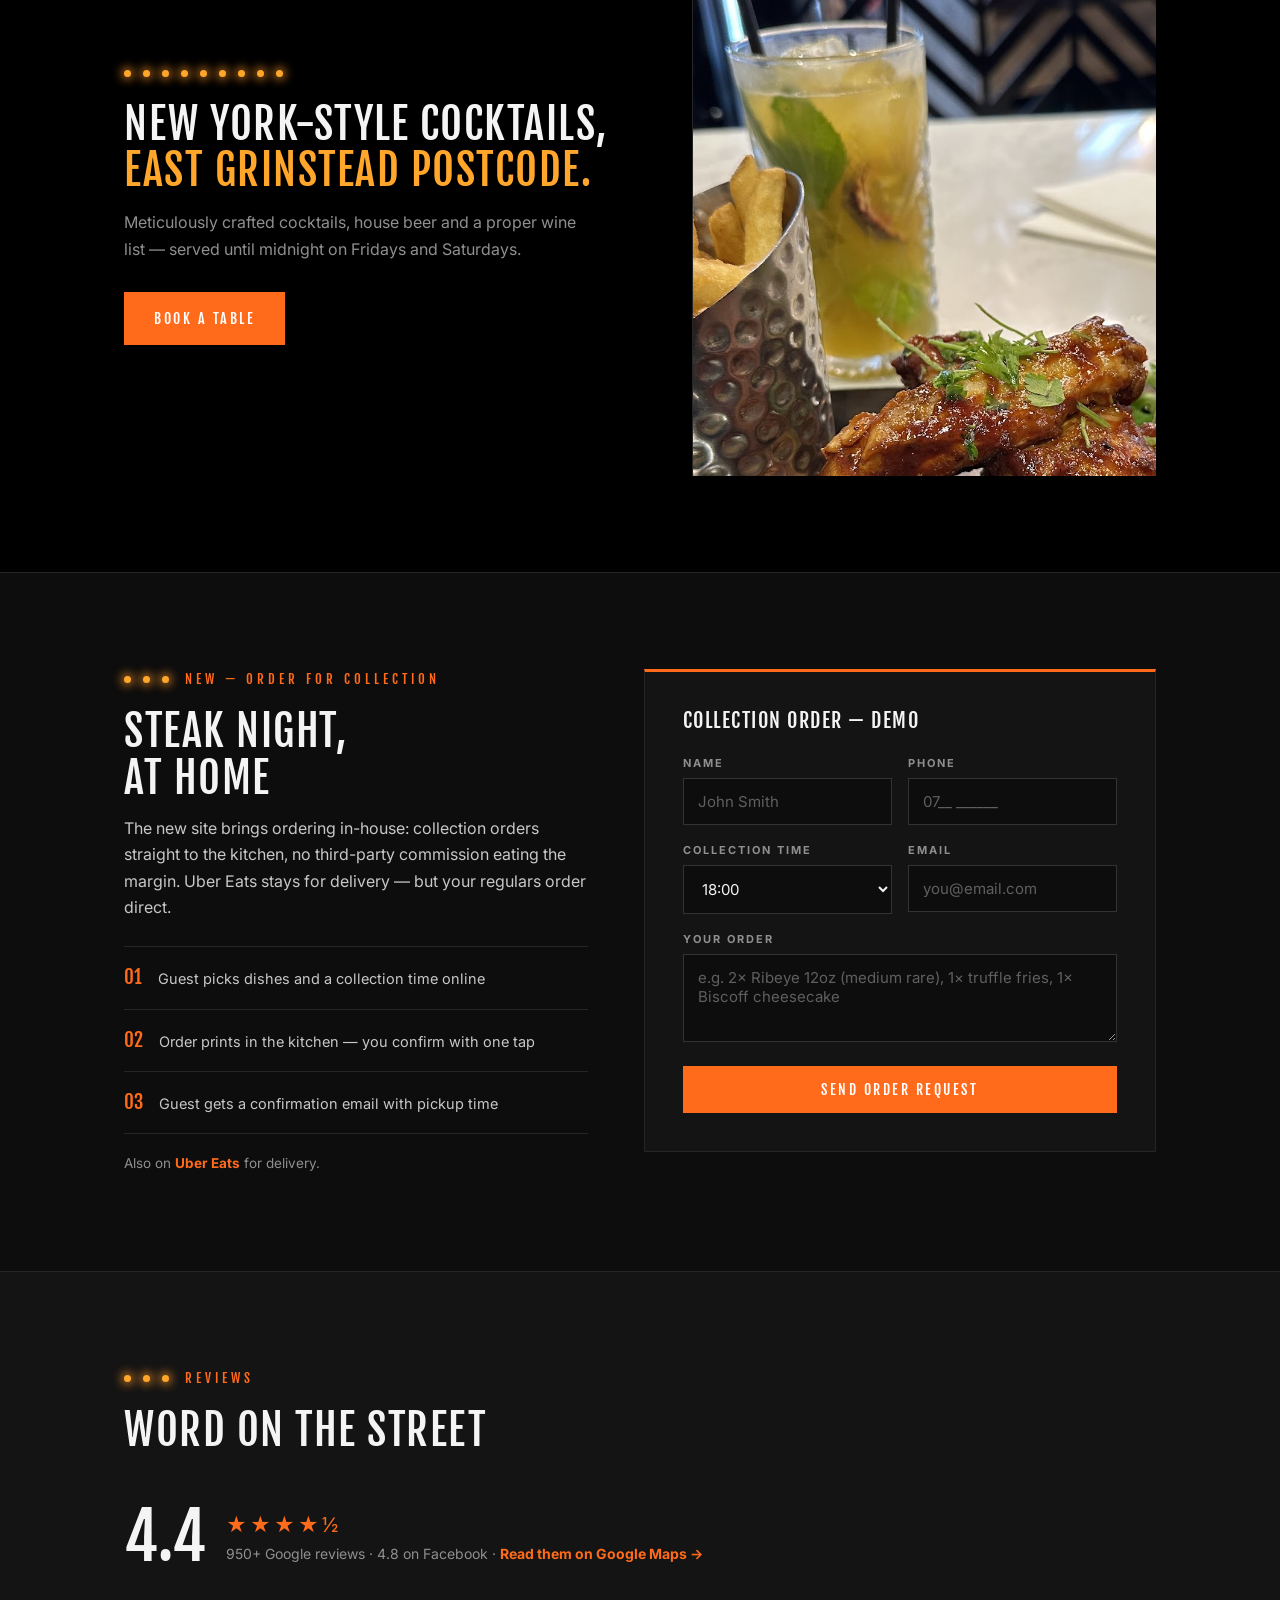
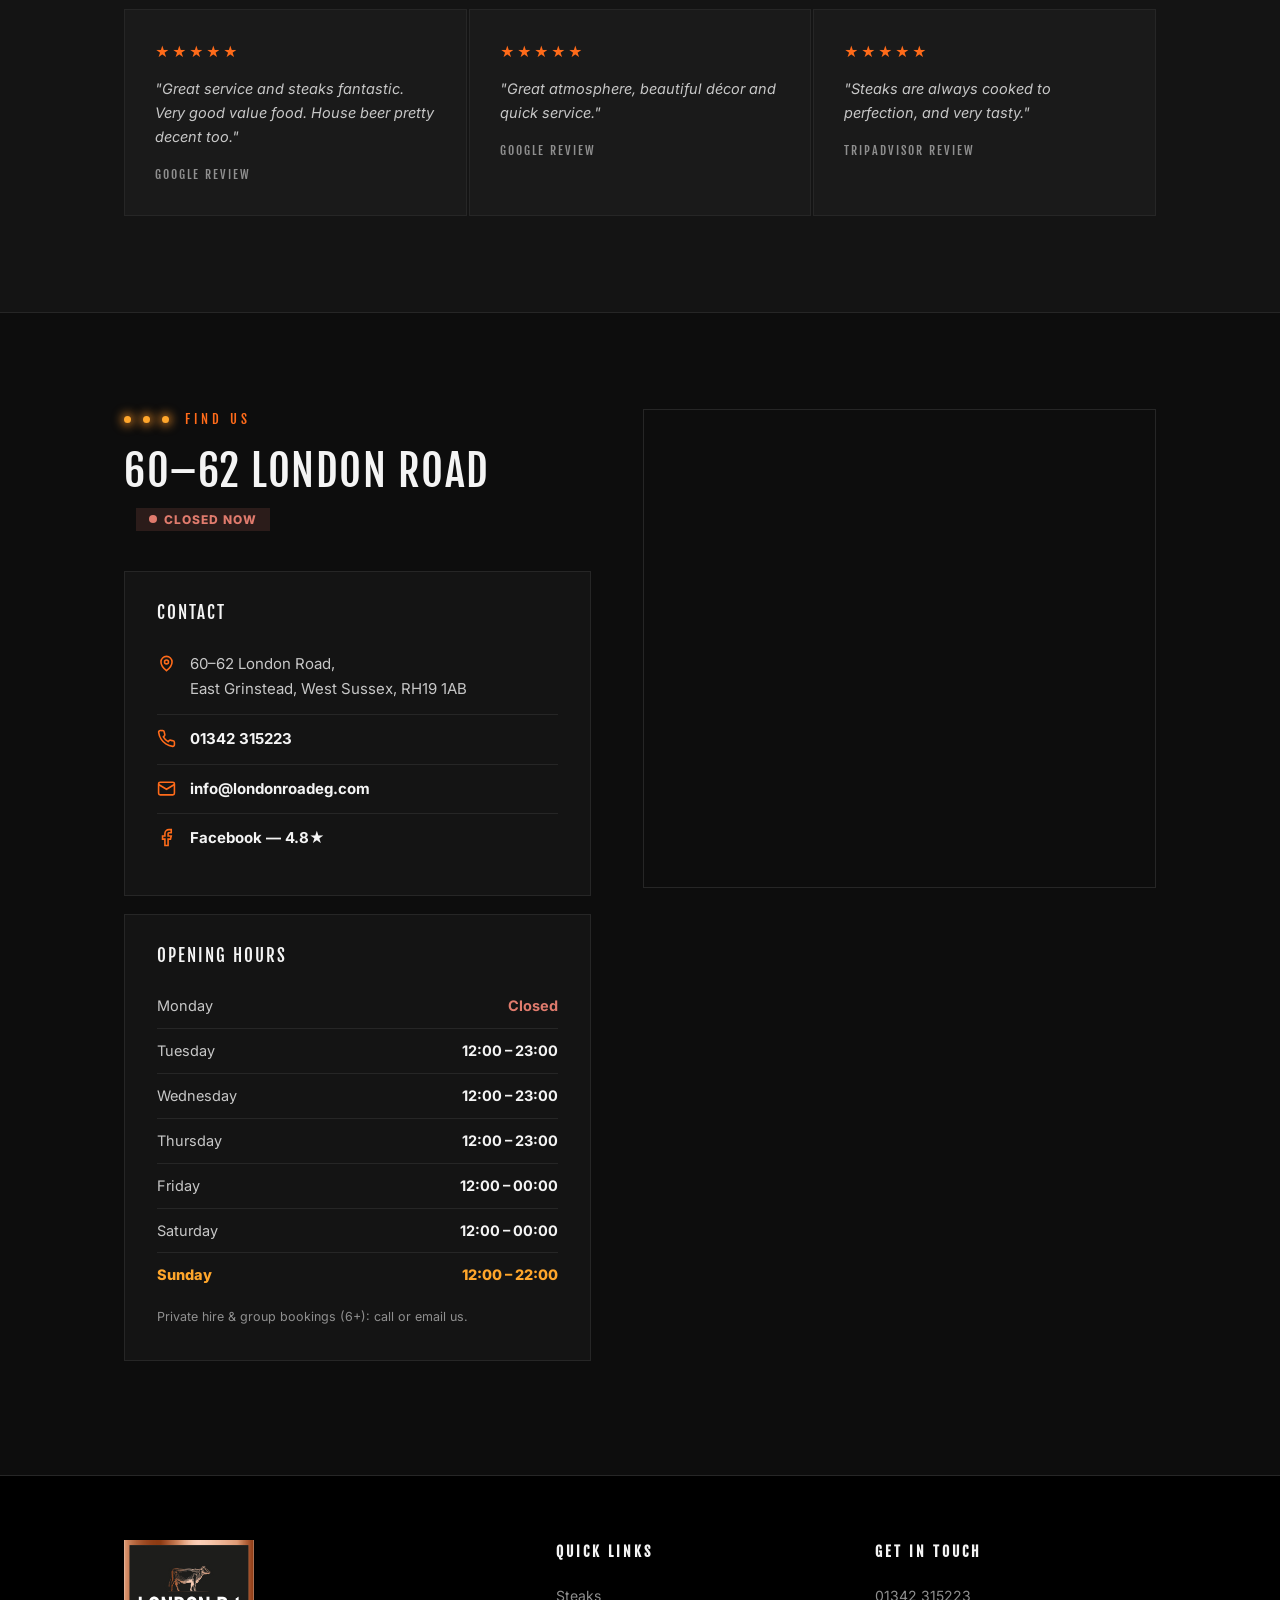
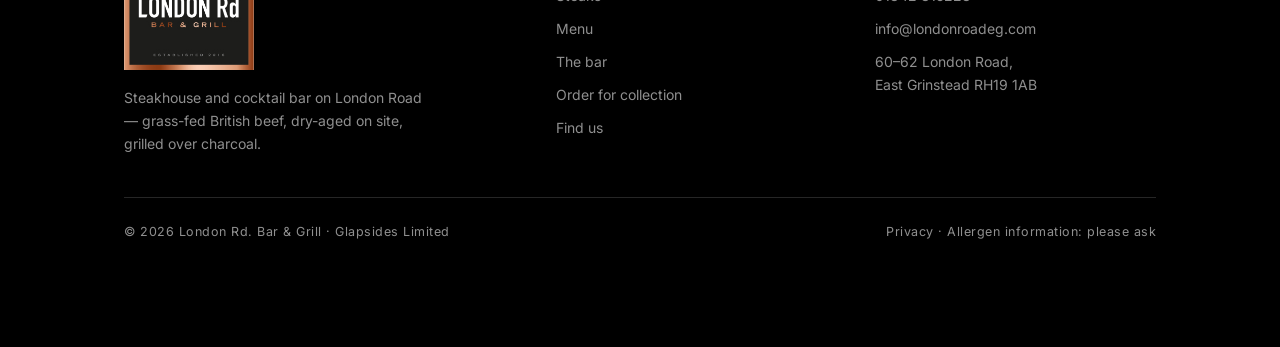
==== commit 0ce8a824: "Square logo emblem, 3-photo crossfade hero, cocktail in bar section Emblem now a square badge like t" ====
--- a/index.html
+++ b/index.html
@@ -116,14 +116,19 @@
 
 /* hero — steak photo background, logo emblem + text on top */
 .hero{position:relative;text-align:center;overflow:hidden;isolation:isolate}
-.hero-bg{position:absolute;inset:0;width:100%;height:100%;object-fit:cover;z-index:-2}
+.hero-bg{position:absolute;inset:0;z-index:-2;background:#0b0b0b url('assets/hero-steak.jpg') center/cover}
+.hero-bg img{position:absolute;inset:0;width:100%;height:100%;object-fit:cover;opacity:0;animation:heroX 24s infinite}
+.hero-bg img:nth-child(1){animation-delay:0s}
+.hero-bg img:nth-child(2){animation-delay:8s}
+.hero-bg img:nth-child(3){animation-delay:16s}
+@keyframes heroX{0%{opacity:0}3%{opacity:1}29%{opacity:1}35%{opacity:0}100%{opacity:0}}
 .hero::after{content:"";position:absolute;inset:0;z-index:-1;background:linear-gradient(180deg,rgba(9,9,9,.86) 0%,rgba(9,9,9,.66) 40%,rgba(11,11,11,.82) 74%,var(--bg) 100%)}
 .hero .container{padding-top:74px;padding-bottom:86px}
-/* copper-framed square emblem */
+/* copper-framed square emblem (matches the footer badge) */
 .emblem{display:inline-block;padding:4px;border-radius:4px;background:linear-gradient(150deg,#eec39a 0%,#c47f3e 32%,#7c4c22 58%,#dca465 82%,#a4692f 100%);box-shadow:0 24px 64px rgba(0,0,0,.65)}
-.emblem-inner{background:#0b0b0b;border-radius:2px;padding:30px 40px 22px}
-.emblem-inner img{height:clamp(66px,9vw,98px);width:auto;display:block;margin:0 auto}
-.emblem-inner .estd{margin-top:16px;font-family:var(--font-display);font-size:11px;letter-spacing:5px;color:#c98f52;text-transform:uppercase}
+.emblem-inner{background:#0b0b0b;border-radius:2px;width:clamp(228px,26vw,286px);aspect-ratio:1;display:flex;flex-direction:column;align-items:center;justify-content:center;gap:20px;padding:24px}
+.emblem-inner img{height:clamp(60px,7.5vw,84px);width:auto;display:block}
+.emblem-inner .estd{font-family:var(--font-display);font-size:11px;letter-spacing:5px;color:#c98f52;text-transform:uppercase}
 .hero .bulbs.top{justify-content:center;display:flex;margin:30px auto 34px}
 .hero h1{font-size:clamp(34px,5vw,58px);max-width:820px;margin:0 auto;color:var(--white);text-shadow:0 2px 20px rgba(0,0,0,.55)}
 .hero h1 em{font-style:normal;color:var(--orange)}
@@ -185,11 +190,16 @@
 @media(max-width:860px){.banner-grid{grid-template-columns:1fr}}
 
 /* bar strip */
-.bar-strip{background:#000;color:#fff;padding:84px 0;text-align:center;border-bottom:1px solid var(--line)}
-.bar-strip .bulbs{justify-content:center;display:flex;margin:0 auto 28px}
-.bar-strip h2{max-width:720px;margin:0 auto}
+.bar-strip{background:#000;color:#fff;border-bottom:1px solid var(--line);overflow:hidden}
+.bar-strip .container{display:grid;grid-template-columns:1.05fr .95fr;gap:56px;align-items:center}
+.bar-strip .txt{padding:84px 0;text-align:left}
+.bar-strip .bulbs{justify-content:flex-start;display:flex;margin:0 0 24px}
+.bar-strip h2{max-width:none;margin:0}
 .bar-strip h2 em{font-style:normal;color:var(--amber)}
-.bar-strip p{color:var(--muted);margin:16px auto 30px;max-width:520px}
+.bar-strip p{color:var(--muted);margin:16px 0 30px;max-width:460px}
+.bar-strip .ph{position:relative;align-self:stretch;display:flex}
+.bar-strip .ph img{width:100%;max-height:560px;object-fit:cover;display:block;border-left:1px solid var(--line)}
+@media(max-width:860px){.bar-strip .container{grid-template-columns:1fr;gap:0}.bar-strip .ph{order:-1}.bar-strip .ph img{max-height:300px;border-left:none;border-bottom:1px solid var(--line)}.bar-strip .txt{padding:52px 0}}
 
 /* ordering */
 .ordering .container{display:grid;grid-template-columns:minmax(0,.95fr) minmax(0,1.05fr);gap:56px;align-items:start}
@@ -303,7 +313,11 @@
 
 <!-- hero -->
 <div class="hero">
-  <img class="hero-bg" src="assets/hero-steak.jpg" alt="" aria-hidden="true" fetchpriority="high">
+  <div class="hero-bg" aria-hidden="true">
+    <img src="assets/hero-steak.jpg" alt="" fetchpriority="high">
+    <img src="assets/hero-venue.jpg" alt="" loading="lazy">
+    <img src="assets/hero-grill.jpg" alt="" loading="lazy">
+  </div>
   <div class="container">
     <div class="emblem">
       <div class="emblem-inner">
@@ -439,12 +453,15 @@
 <!-- bar strip -->
 <section class="bar-strip" id="bar">
   <div class="container">
-    <div class="bulbs" aria-hidden="true">
-      <span class="bulb"></span><span class="bulb"></span><span class="bulb"></span><span class="bulb"></span><span class="bulb"></span><span class="bulb"></span><span class="bulb"></span><span class="bulb"></span><span class="bulb"></span>
-    </div>
-    <h2>New York-style cocktails,<br><em>East Grinstead postcode.</em></h2>
-    <p>Meticulously crafted cocktails, house beer and a proper wine list — served until midnight on Fridays and Saturdays.</p>
-    <a class="btn btn-orange" href="https://londonroadeg.resos.com/booking" target="_blank" rel="noopener">Book a Table</a>
+    <div class="txt">
+      <div class="bulbs" aria-hidden="true">
+        <span class="bulb"></span><span class="bulb"></span><span class="bulb"></span><span class="bulb"></span><span class="bulb"></span><span class="bulb"></span><span class="bulb"></span><span class="bulb"></span><span class="bulb"></span>
+      </div>
+      <h2>New York-style cocktails,<br><em>East Grinstead postcode.</em></h2>
+      <p>Meticulously crafted cocktails, house beer and a proper wine list — served until midnight on Fridays and Saturdays.</p>
+      <a class="btn btn-orange" href="https://londonroadeg.resos.com/booking" target="_blank" rel="noopener">Book a Table</a>
+    </div>
+    <div class="ph"><img src="assets/cocktail.jpg" alt="A mojito at the bar of London Rd. Bar & Grill" loading="lazy"></div>
   </div>
 </section>
 
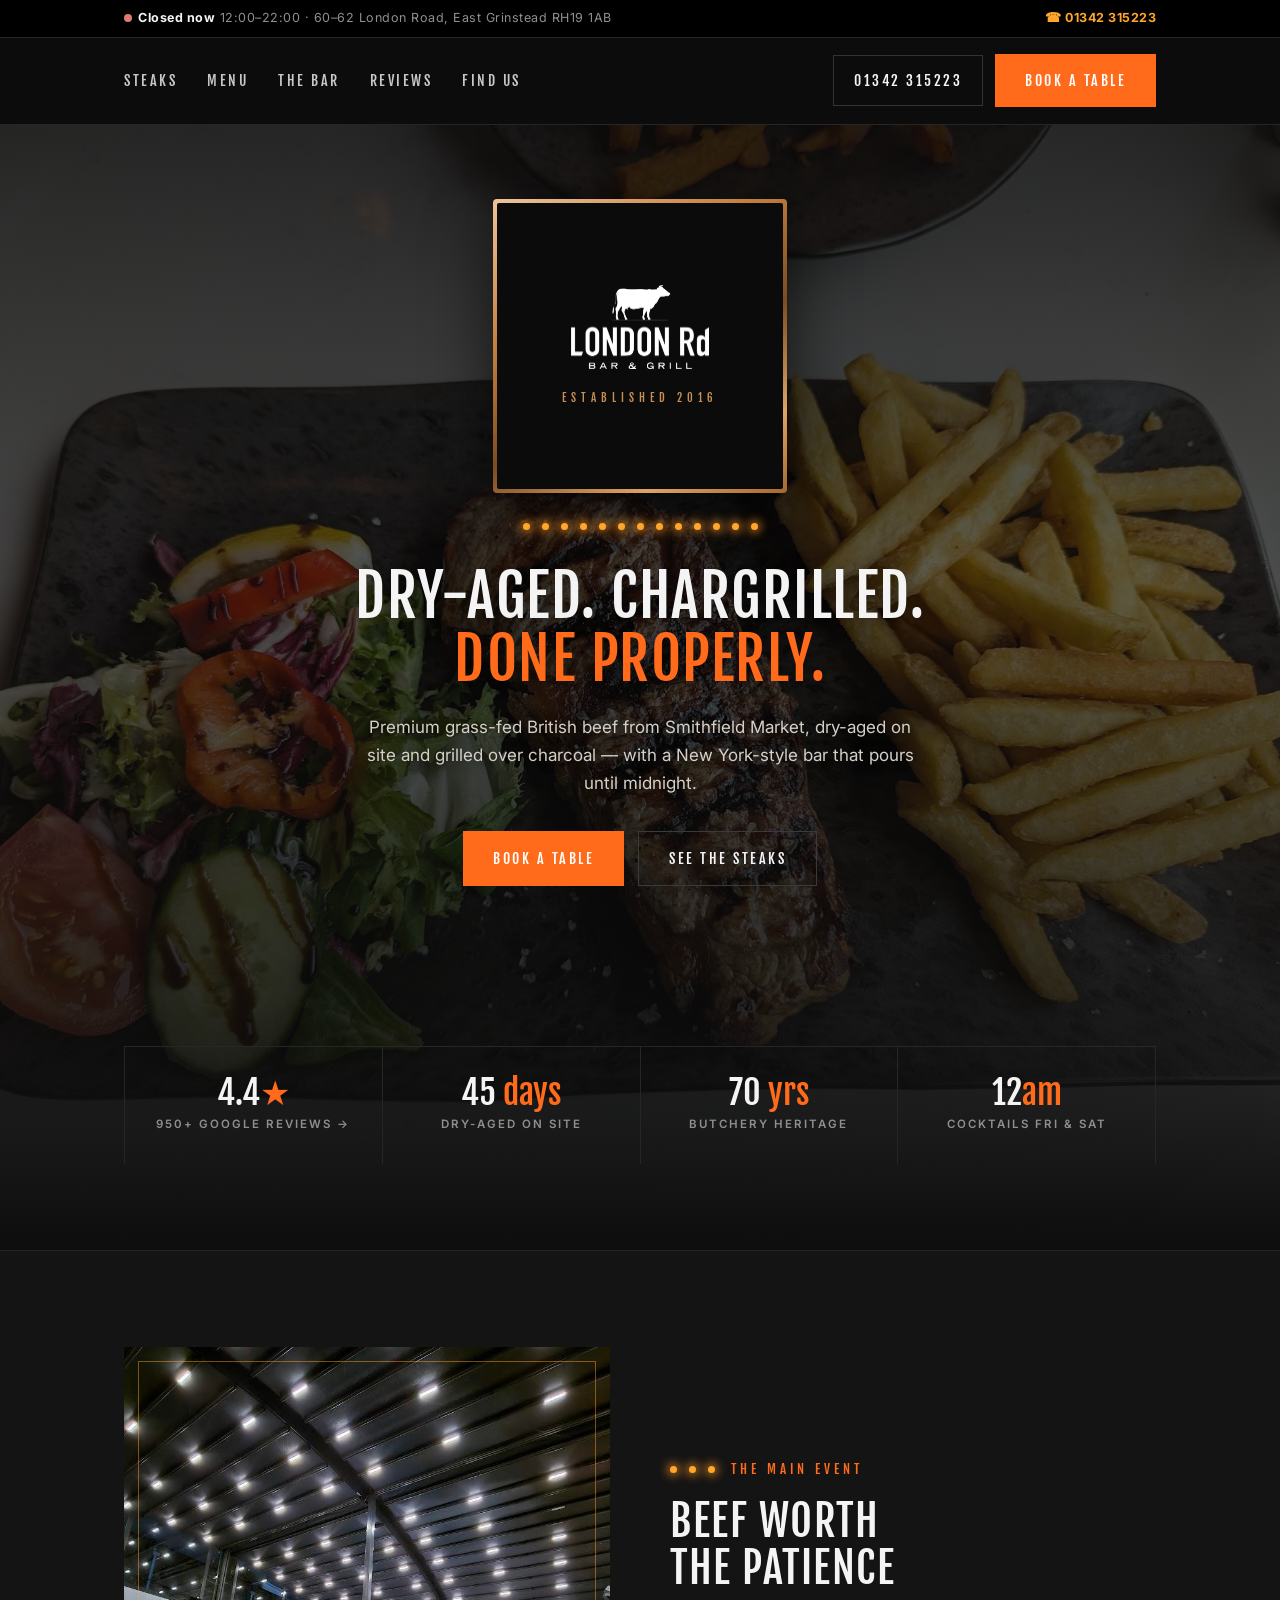
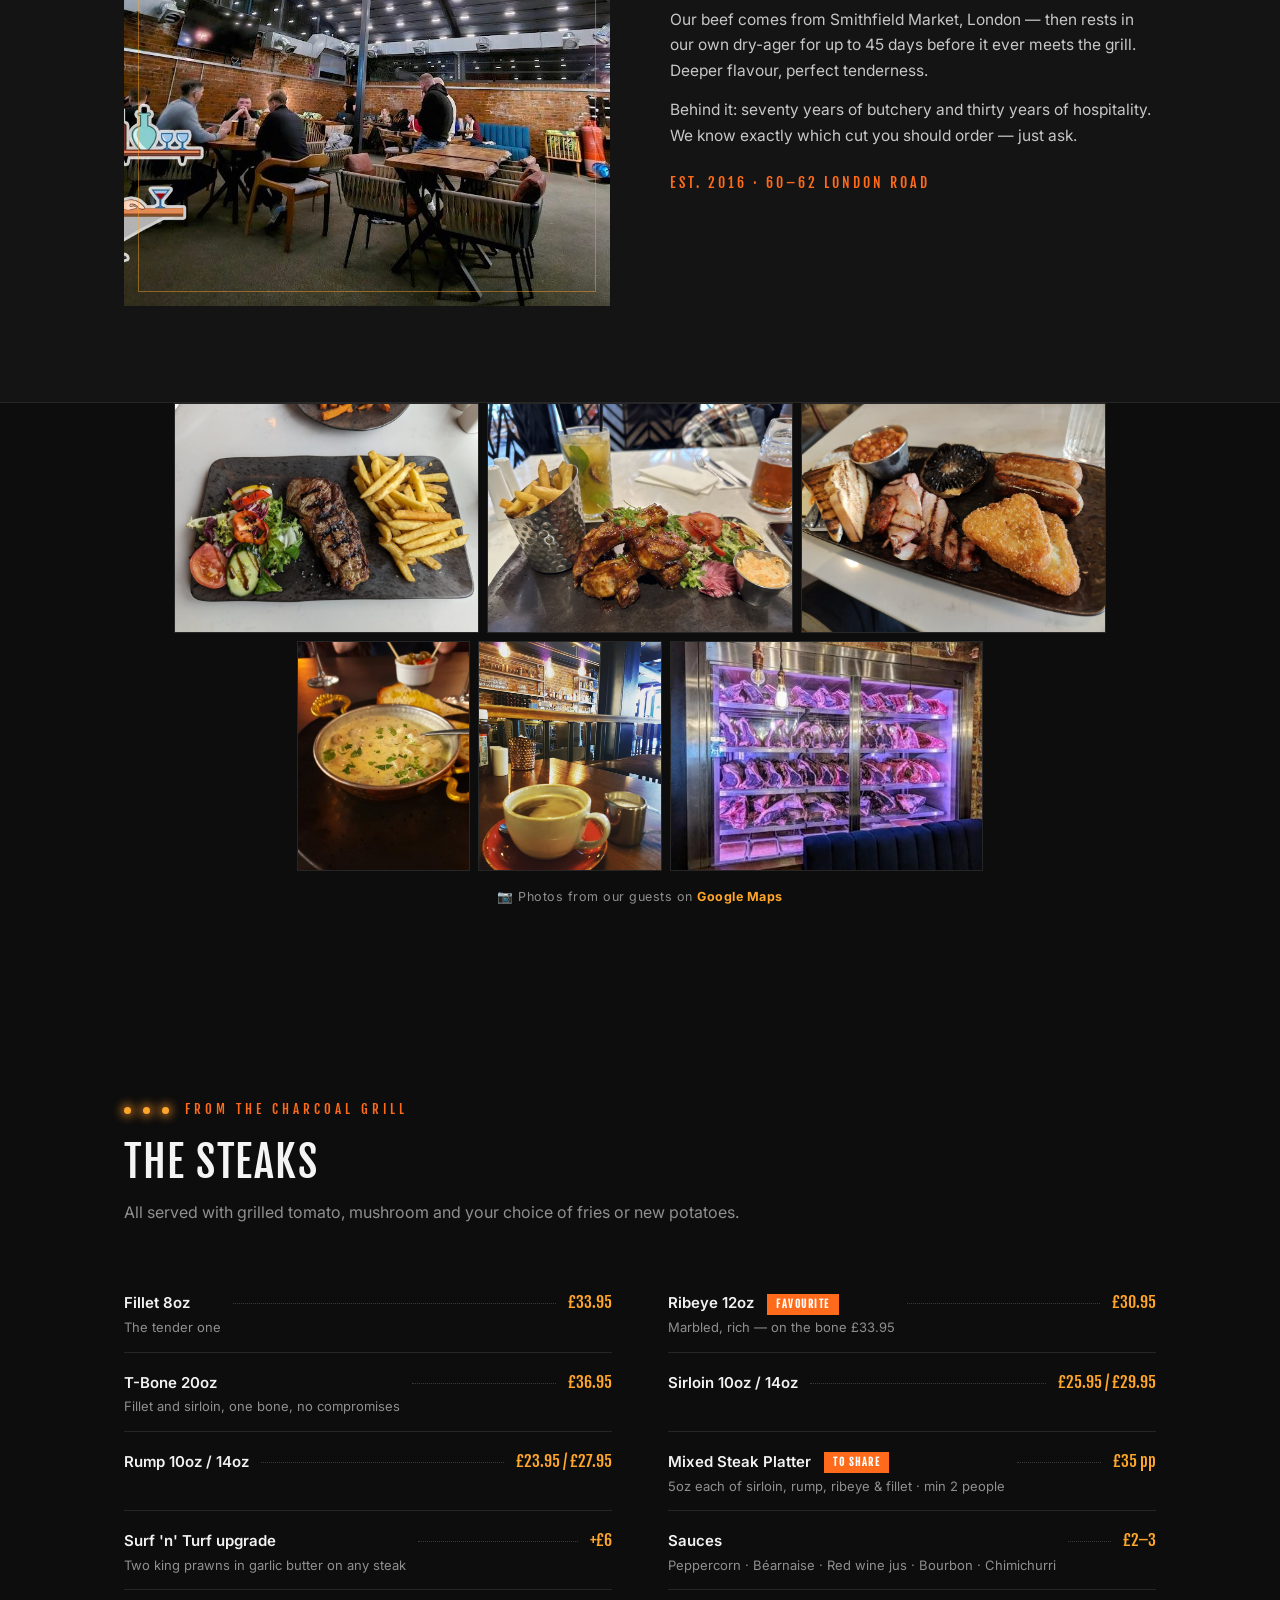
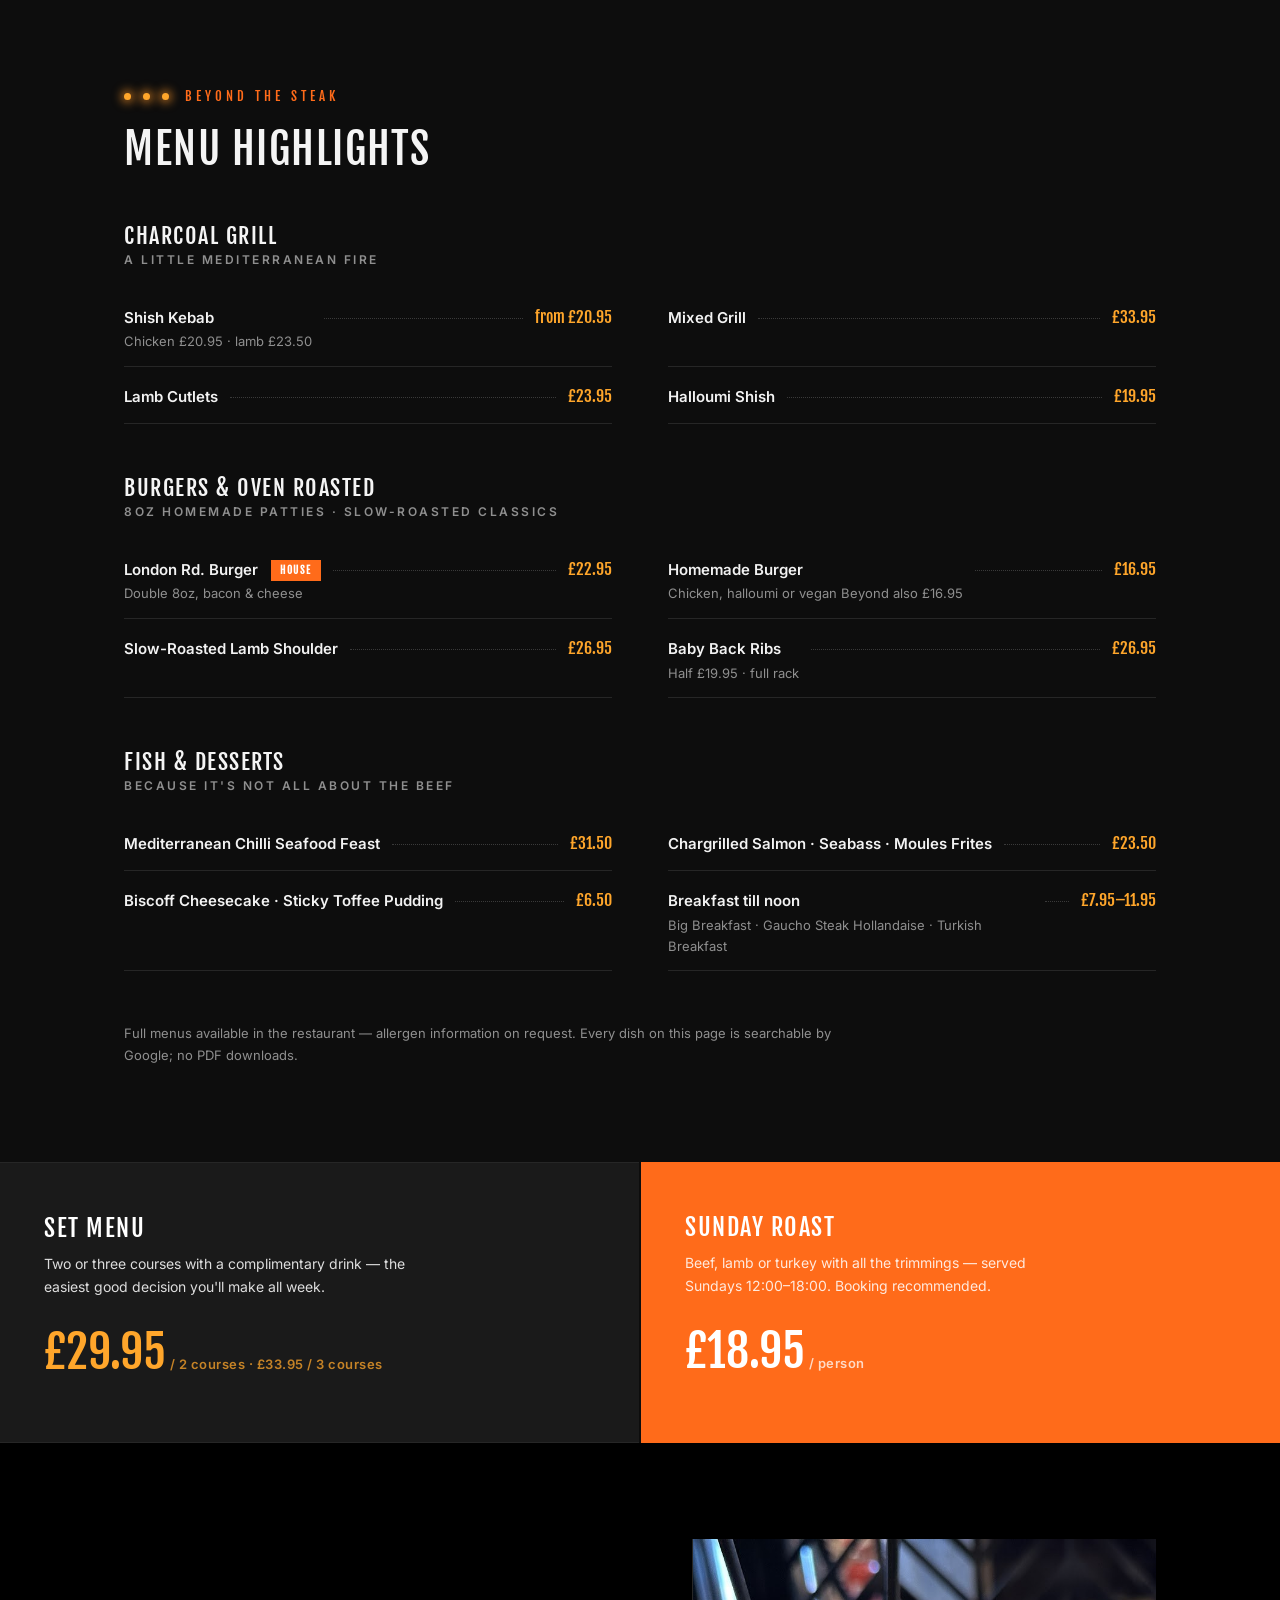
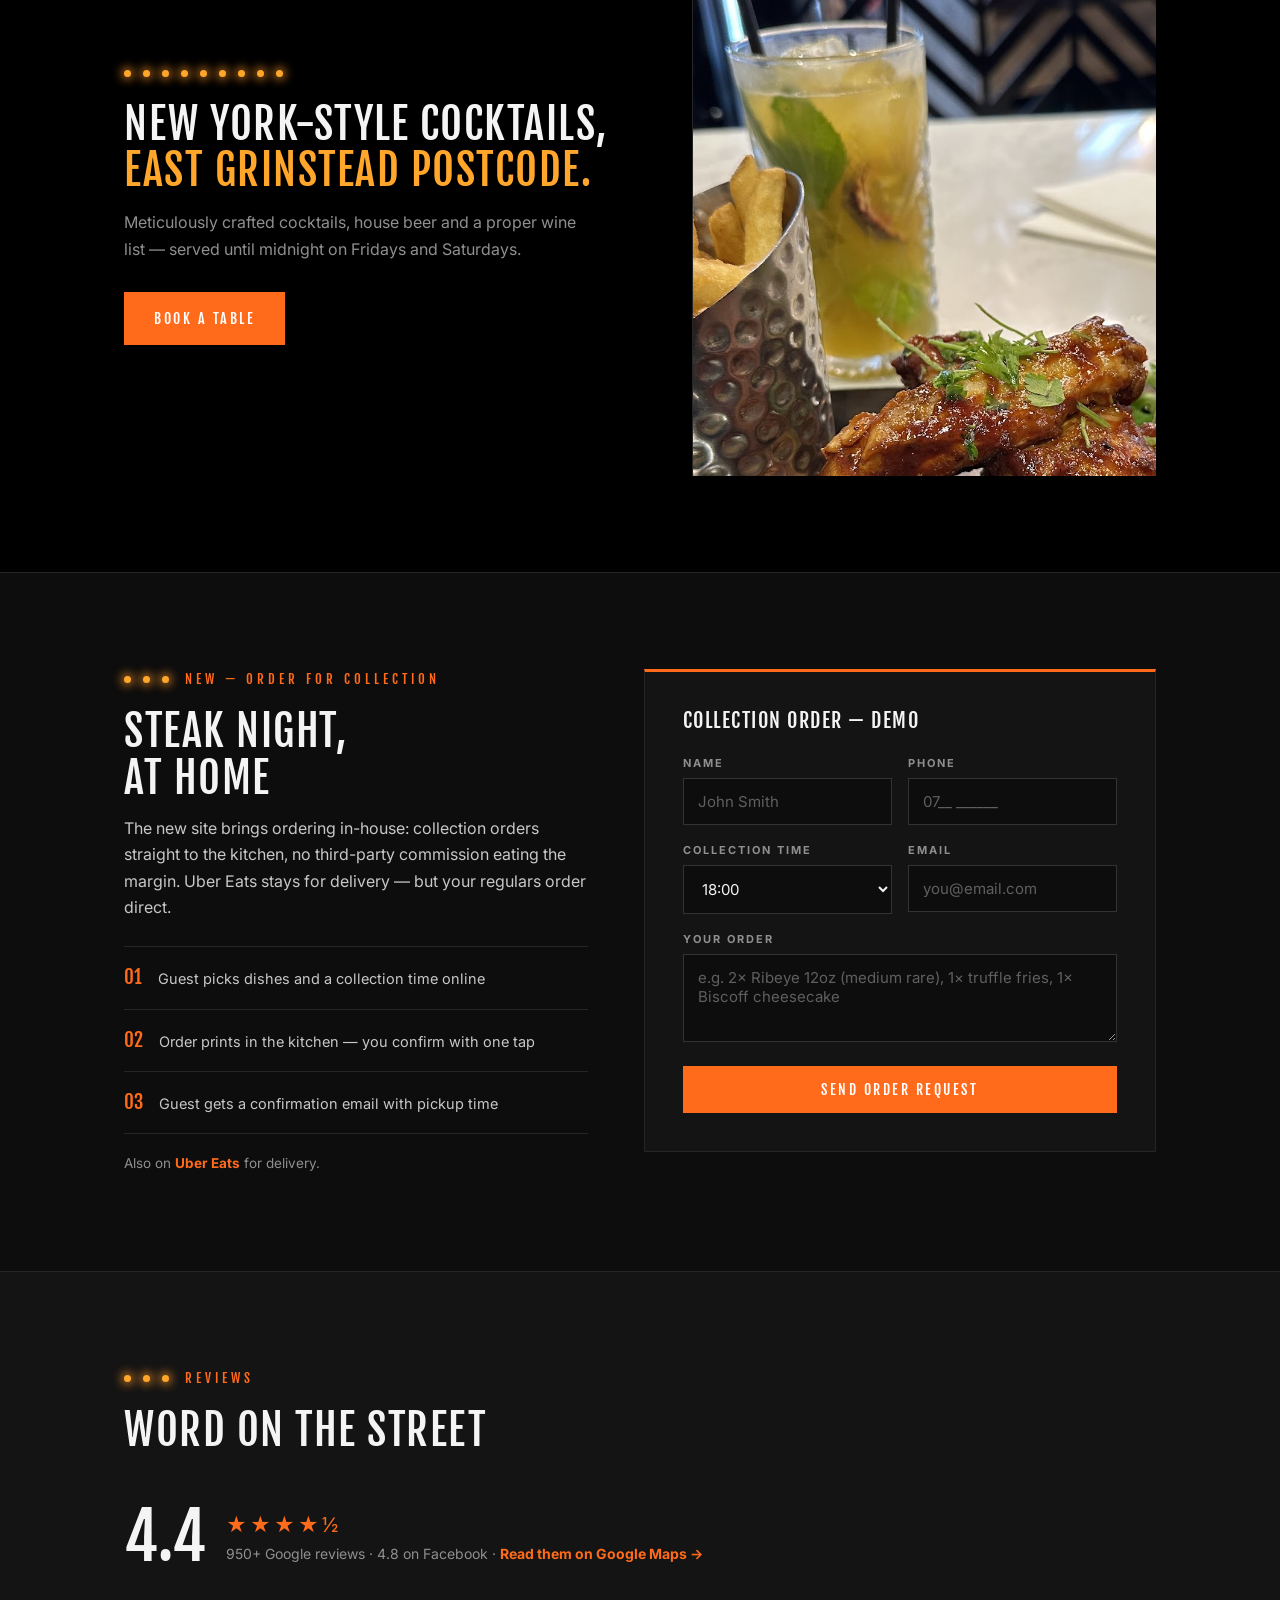
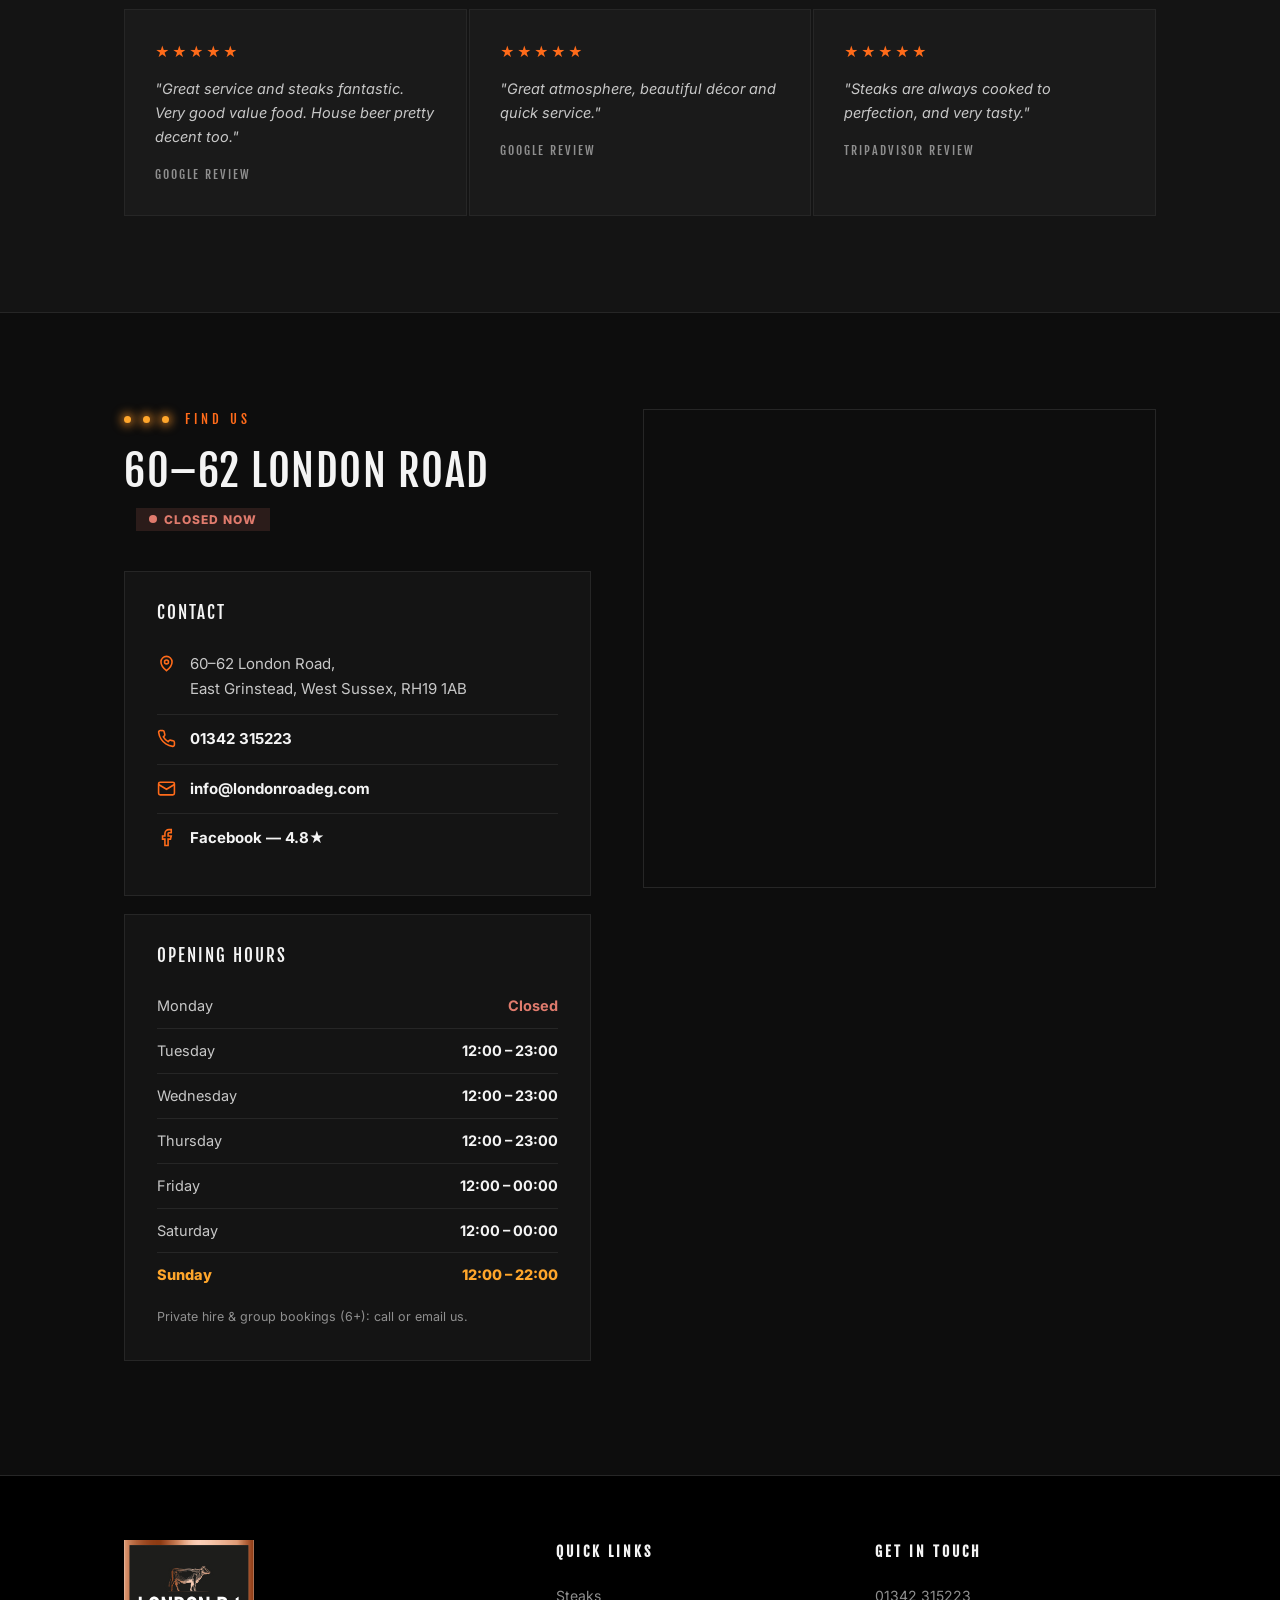
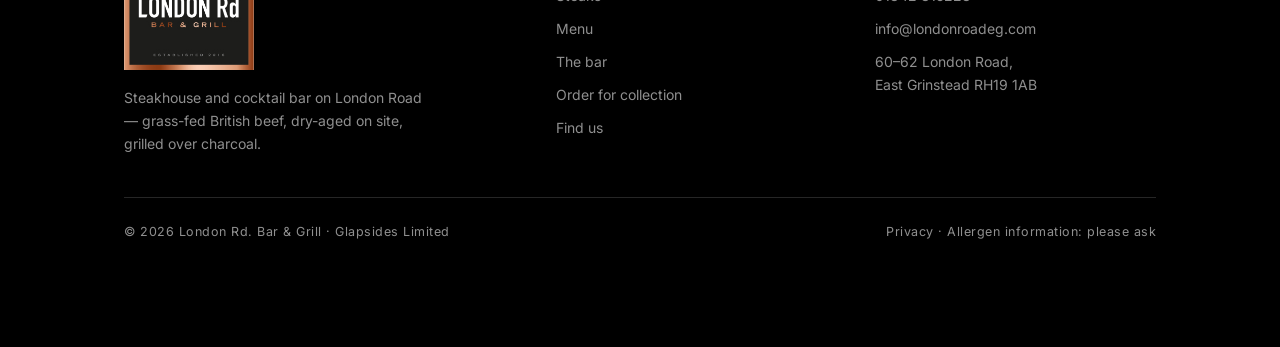
==== commit e0796ffc: "Ken Burns zoom on hero + interior slideshow replacing the mural Hero photos now slow-zoom (~5s each)" ====
--- a/index.html
+++ b/index.html
@@ -117,11 +117,11 @@
 /* hero — steak photo background, logo emblem + text on top */
 .hero{position:relative;text-align:center;overflow:hidden;isolation:isolate}
 .hero-bg{position:absolute;inset:0;z-index:-2;background:#0b0b0b url('assets/hero-steak.jpg') center/cover}
-.hero-bg img{position:absolute;inset:0;width:100%;height:100%;object-fit:cover;opacity:0;animation:heroX 24s infinite}
+.hero-bg img{position:absolute;inset:0;width:100%;height:100%;object-fit:cover;opacity:0;transform-origin:center;animation:kenburns 15s infinite}
 .hero-bg img:nth-child(1){animation-delay:0s}
-.hero-bg img:nth-child(2){animation-delay:8s}
-.hero-bg img:nth-child(3){animation-delay:16s}
-@keyframes heroX{0%{opacity:0}3%{opacity:1}29%{opacity:1}35%{opacity:0}100%{opacity:0}}
+.hero-bg img:nth-child(2){animation-delay:5s}
+.hero-bg img:nth-child(3){animation-delay:10s}
+@keyframes kenburns{0%{opacity:0;transform:scale(1)}5%{opacity:1}30%{opacity:1;transform:scale(1.08)}35%{opacity:0;transform:scale(1.1)}100%{opacity:0;transform:scale(1.1)}}
 .hero::after{content:"";position:absolute;inset:0;z-index:-1;background:linear-gradient(180deg,rgba(9,9,9,.86) 0%,rgba(9,9,9,.66) 40%,rgba(11,11,11,.82) 74%,var(--bg) 100%)}
 .hero .container{padding-top:74px;padding-bottom:86px}
 /* copper-framed square emblem (matches the footer badge) */
@@ -155,9 +155,12 @@
 /* signature / photo */
 .signature{background:var(--bg-2);border-top:1px solid var(--line);border-bottom:1px solid var(--line)}
 .signature .container{display:grid;grid-template-columns:minmax(0,1fr) minmax(0,1fr);gap:60px;align-items:center}
-.signature .ph{position:relative}
-.signature .ph img{width:100%;aspect-ratio:4/4.6;object-fit:cover}
-.signature .ph::after{content:"";position:absolute;inset:14px;border:1px solid rgba(255,166,43,.45);pointer-events:none}
+.signature .ph{position:relative;aspect-ratio:4/4.6;overflow:hidden;background:#111 url('assets/interior-1.jpg') center/cover}
+.signature .ph img{position:absolute;inset:0;width:100%;height:100%;object-fit:cover;opacity:0;transform-origin:center;animation:kenburns 15s infinite}
+.signature .ph img:nth-of-type(1){animation-delay:0s}
+.signature .ph img:nth-of-type(2){animation-delay:5s}
+.signature .ph img:nth-of-type(3){animation-delay:10s}
+.signature .ph::after{content:"";position:absolute;inset:14px;border:1px solid rgba(255,166,43,.45);pointer-events:none;z-index:2}
 .signature h2{margin-bottom:16px}
 .signature p{color:var(--ink-soft);margin-bottom:14px;font-size:15.5px}
 .signature .foot{margin-top:22px;font-family:var(--font-display);font-size:14px;letter-spacing:3px;text-transform:uppercase;color:var(--orange)}
@@ -348,7 +351,11 @@
 <!-- signature -->
 <section class="signature">
   <div class="container">
-    <div class="ph reveal"><img src="assets/beef-mural.jpg" alt="The butcher's-cuts mural inside London Rd. Bar & Grill" loading="lazy"></div>
+    <div class="ph reveal" aria-hidden="true">
+      <img src="assets/interior-1.jpg" alt="Inside London Rd. Bar & Grill — the dining room" loading="lazy">
+      <img src="assets/interior-2.jpg" alt="The bar" loading="lazy">
+      <img src="assets/interior-3.jpg" alt="A table in the restaurant" loading="lazy">
+    </div>
     <div class="reveal">
       <div class="kicker"><span class="bulbs"><span class="bulb"></span><span class="bulb"></span><span class="bulb"></span></span>The main event</div>
       <h2>Beef worth<br>the patience</h2>
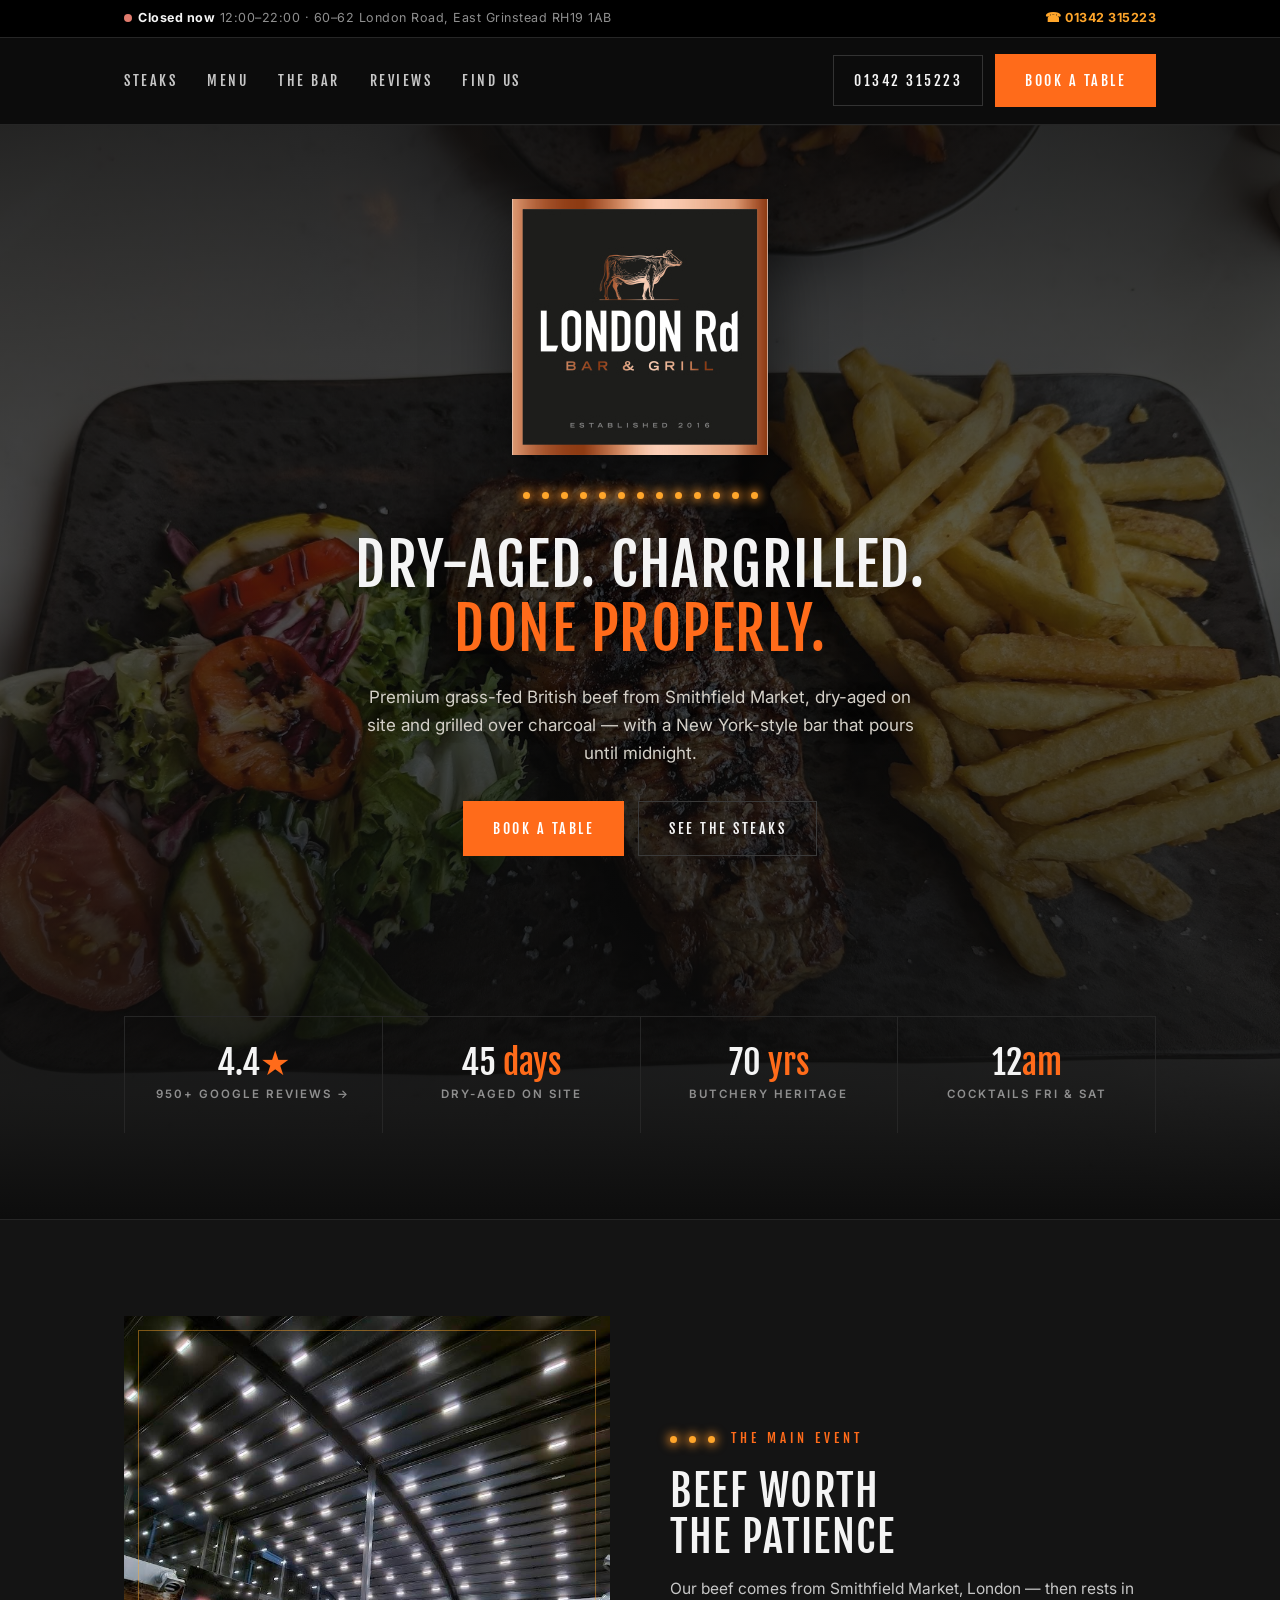
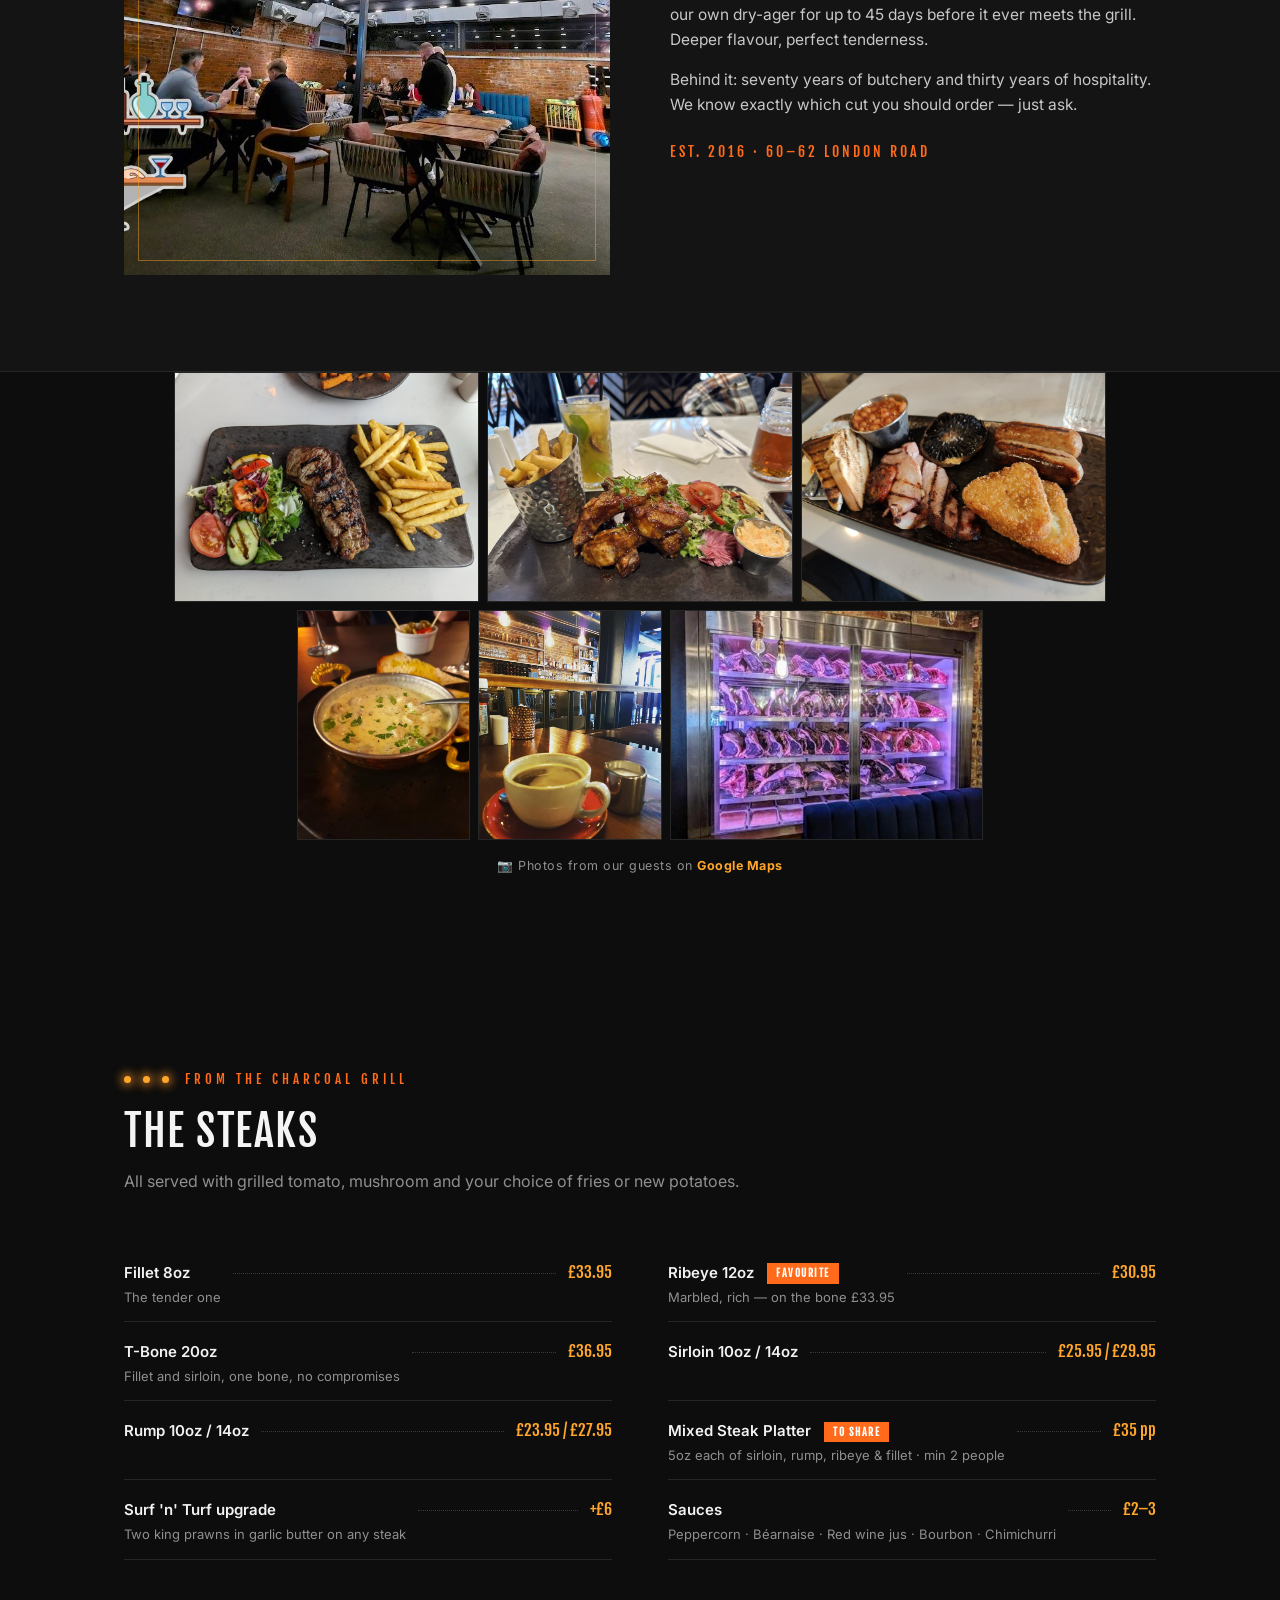
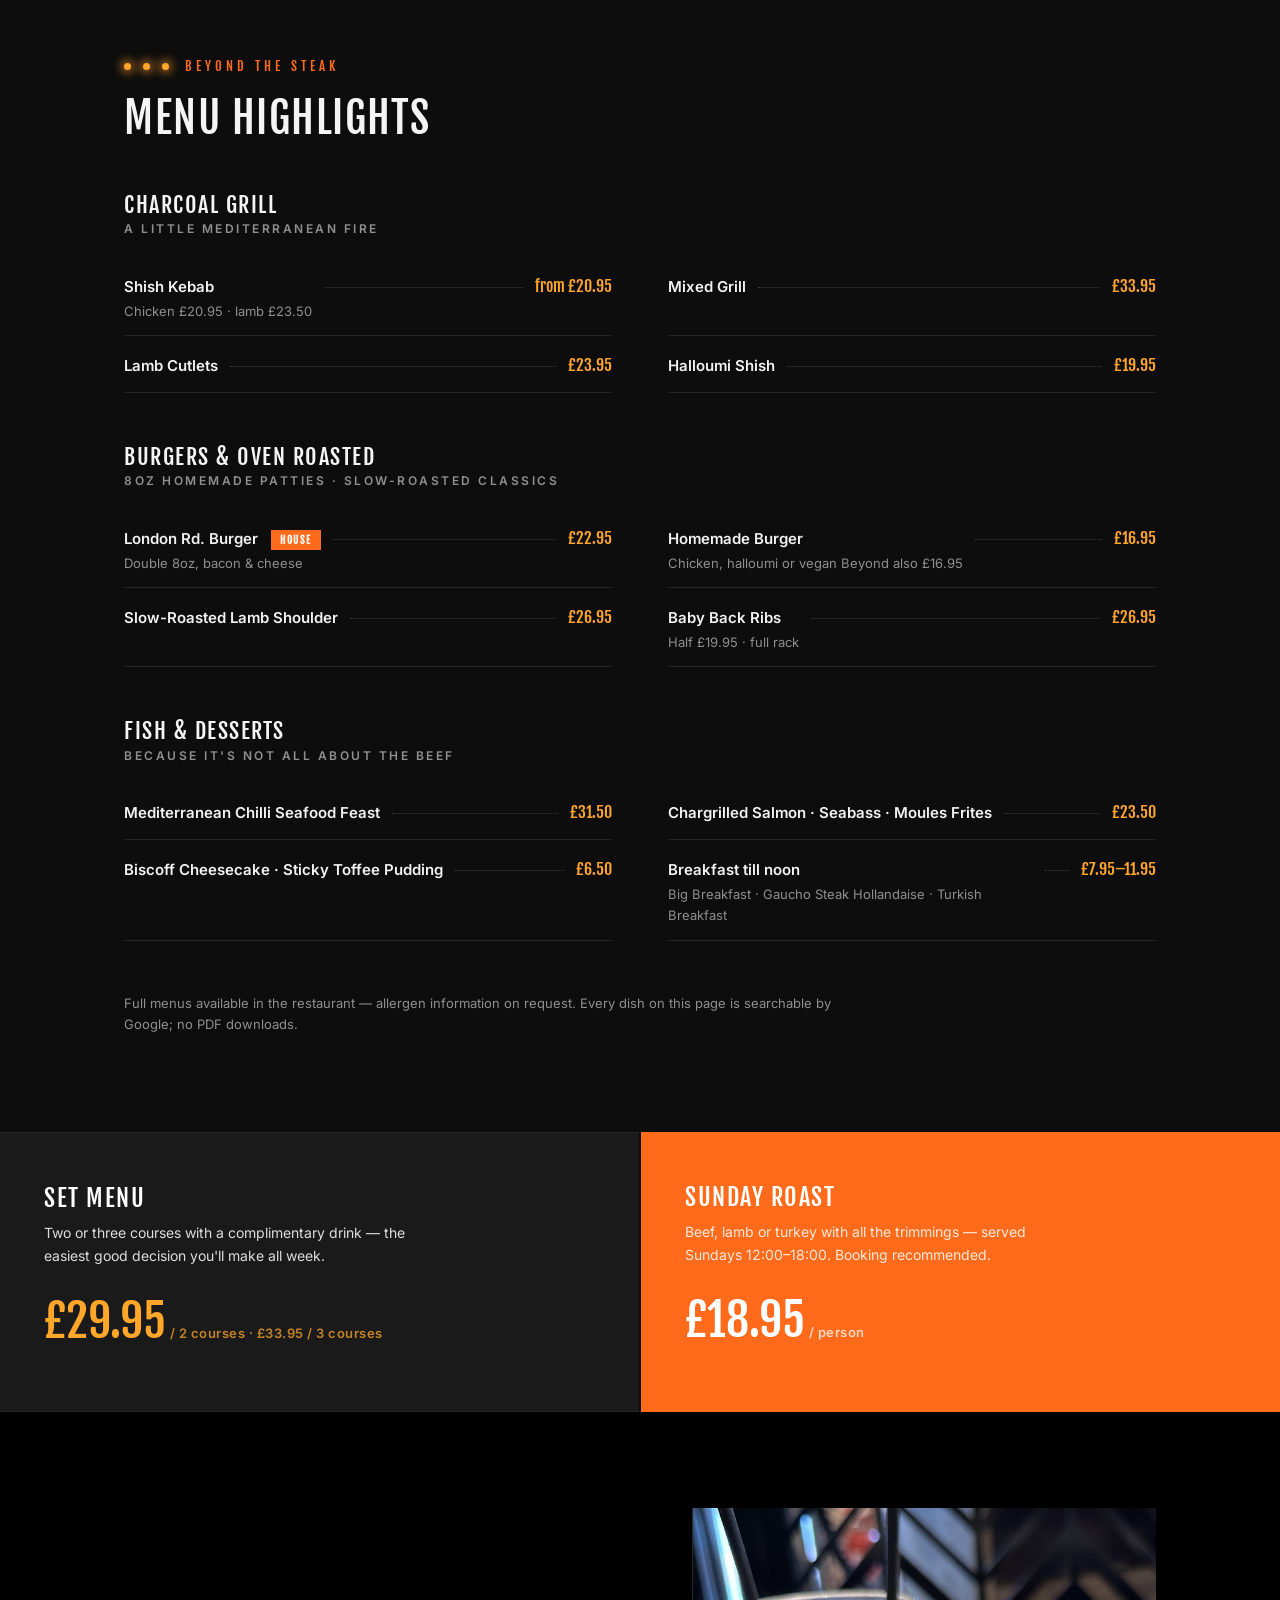
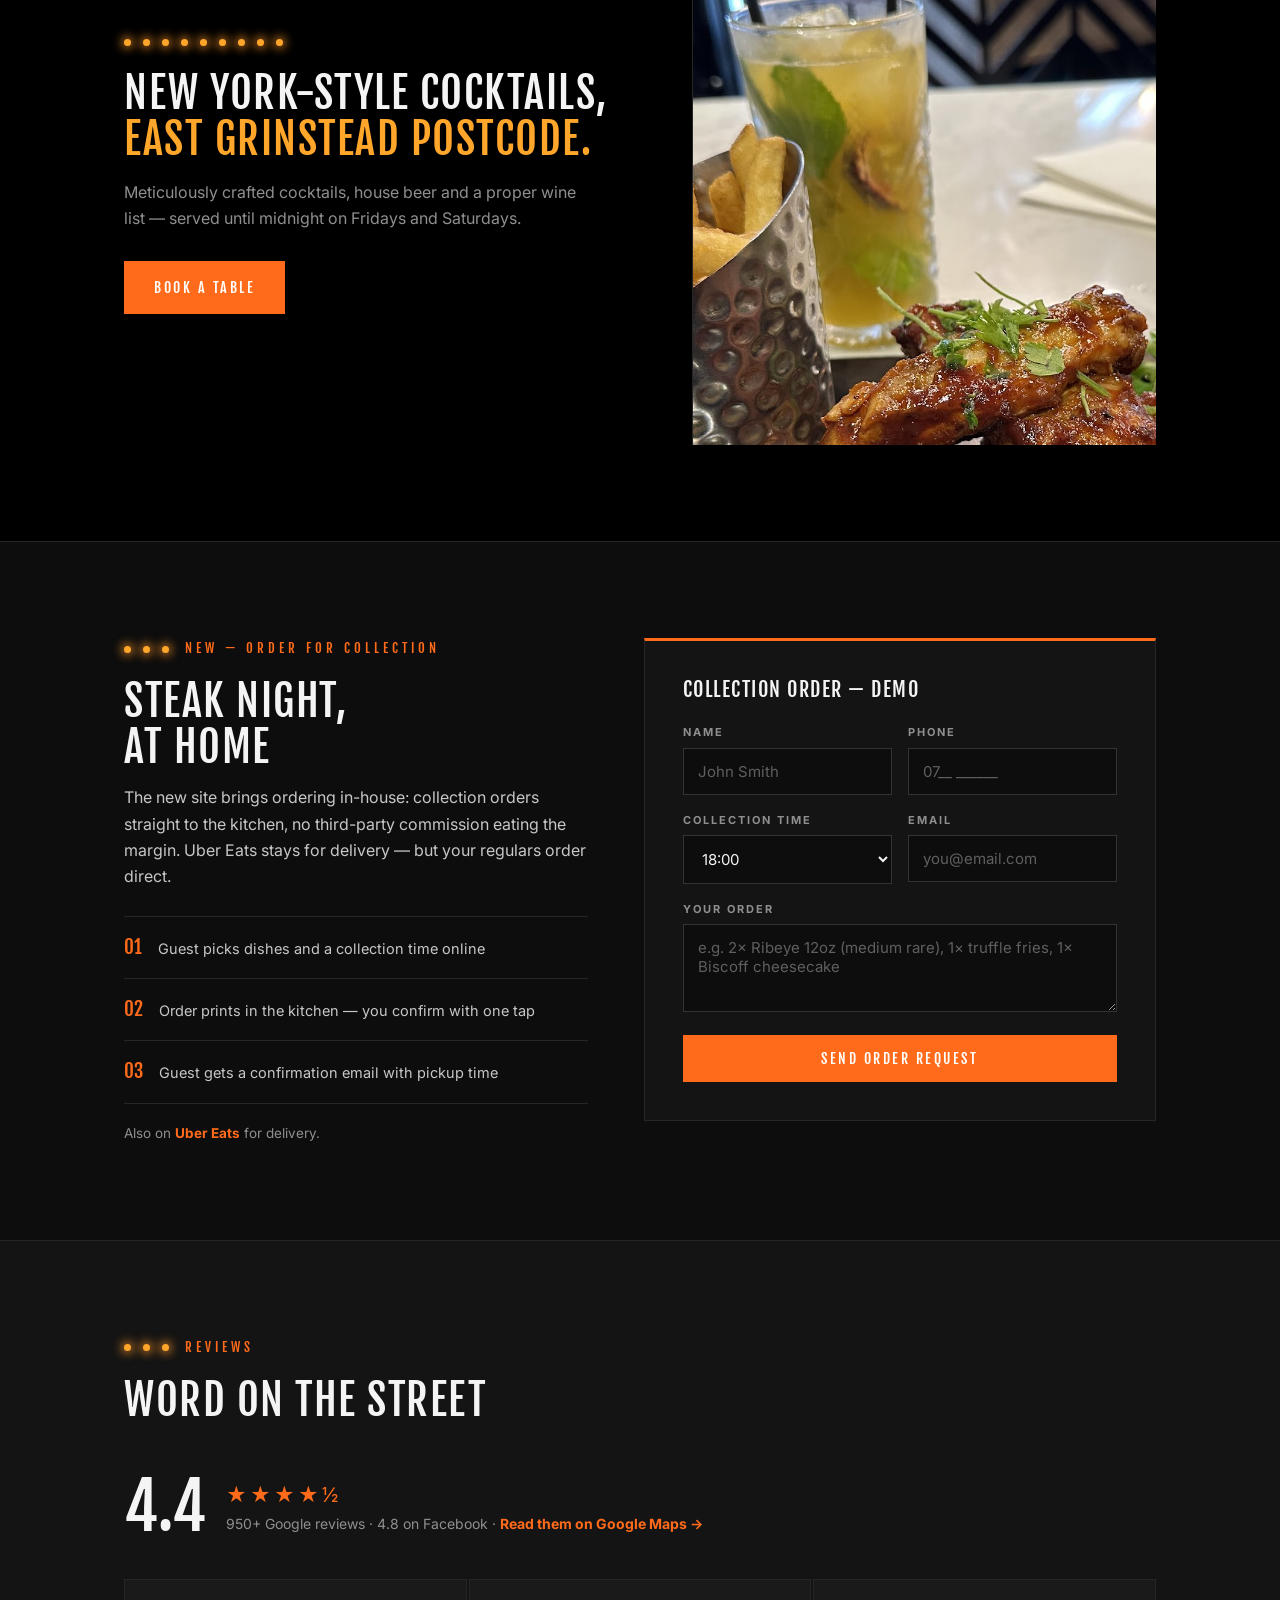
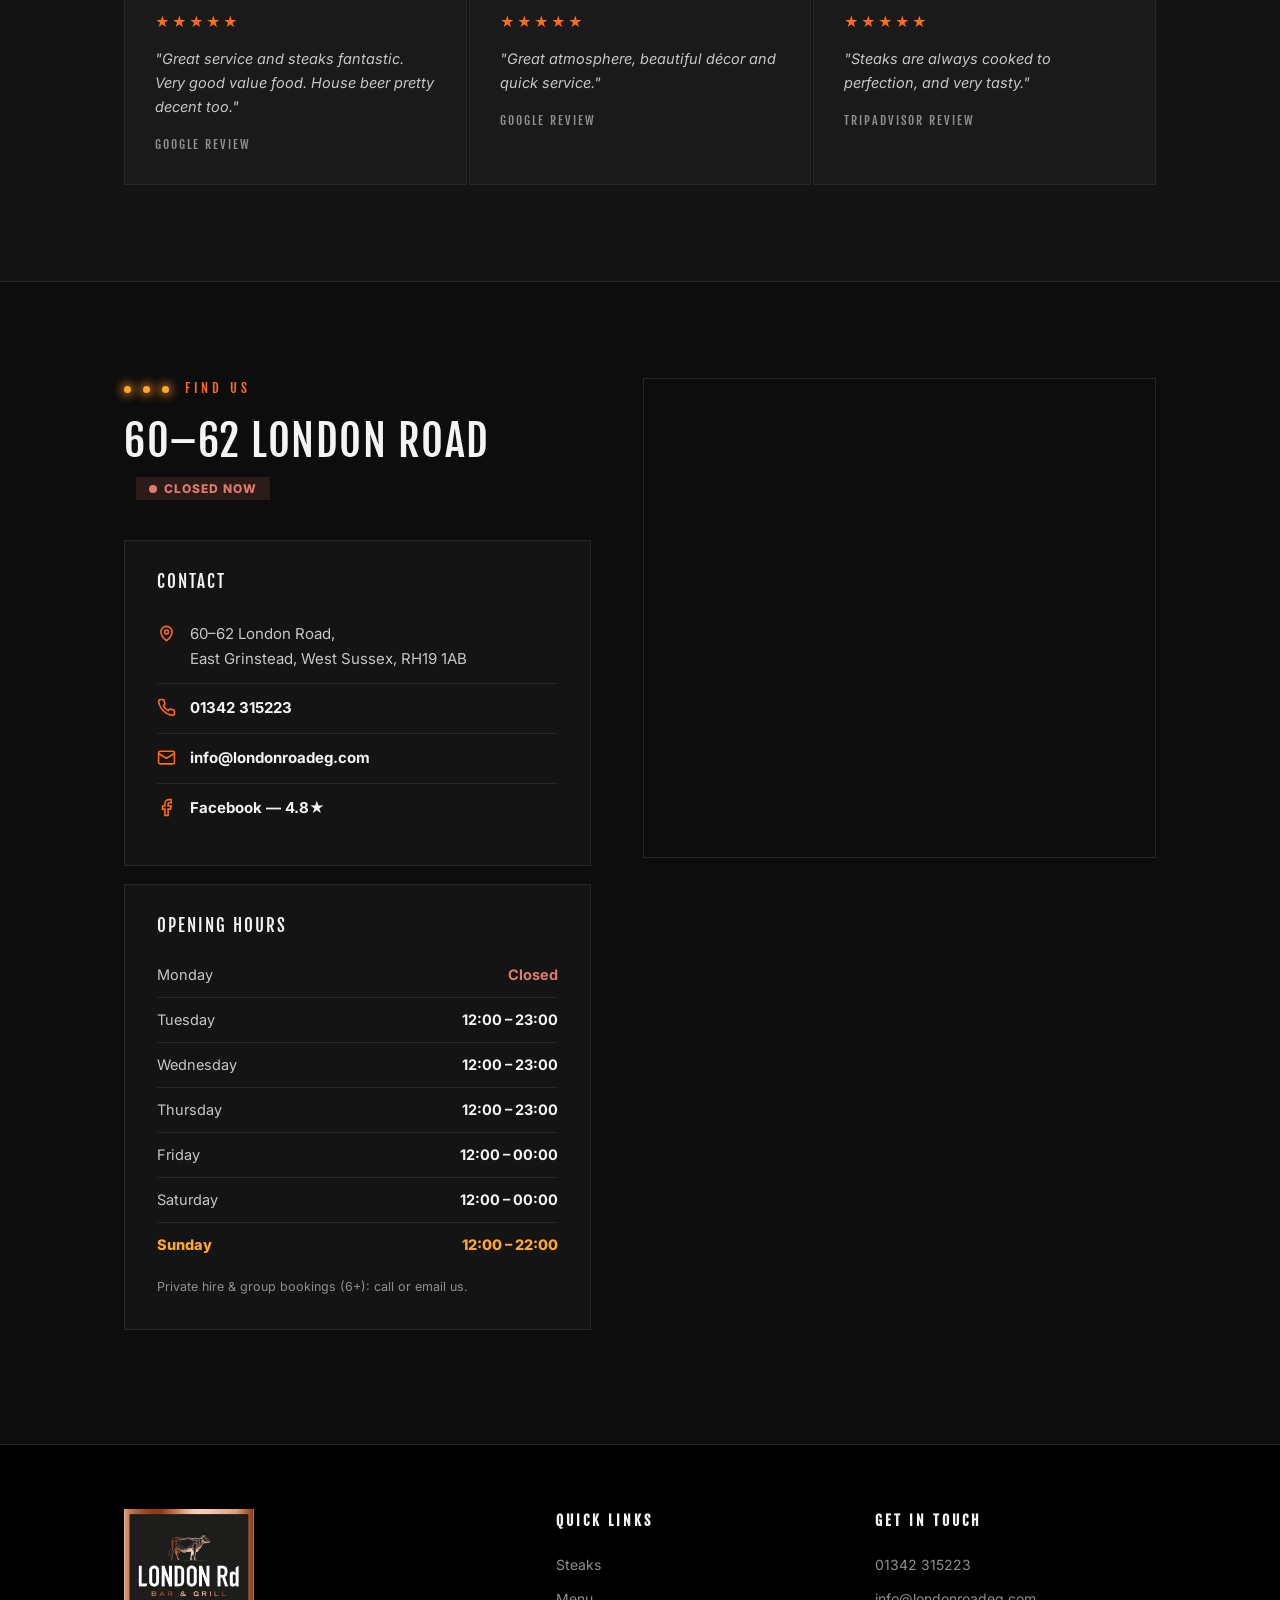
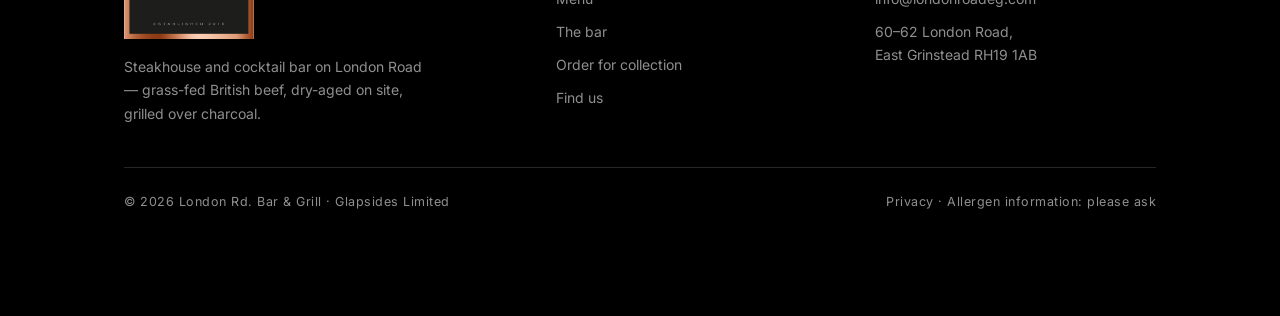
==== commit d5a9785d: "Use the actual square logo image in the hero Replace the CSS-recreated emblem with their real square" ====
--- a/index.html
+++ b/index.html
@@ -125,10 +125,8 @@
 .hero::after{content:"";position:absolute;inset:0;z-index:-1;background:linear-gradient(180deg,rgba(9,9,9,.86) 0%,rgba(9,9,9,.66) 40%,rgba(11,11,11,.82) 74%,var(--bg) 100%)}
 .hero .container{padding-top:74px;padding-bottom:86px}
 /* copper-framed square emblem (matches the footer badge) */
-.emblem{display:inline-block;padding:4px;border-radius:4px;background:linear-gradient(150deg,#eec39a 0%,#c47f3e 32%,#7c4c22 58%,#dca465 82%,#a4692f 100%);box-shadow:0 24px 64px rgba(0,0,0,.65)}
-.emblem-inner{background:#0b0b0b;border-radius:2px;width:clamp(228px,26vw,286px);aspect-ratio:1;display:flex;flex-direction:column;align-items:center;justify-content:center;gap:20px;padding:24px}
-.emblem-inner img{height:clamp(60px,7.5vw,84px);width:auto;display:block}
-.emblem-inner .estd{font-family:var(--font-display);font-size:11px;letter-spacing:5px;color:#c98f52;text-transform:uppercase}
+.emblem{display:inline-block;line-height:0}
+.emblem img{width:clamp(200px,24vw,256px);height:auto;display:block;box-shadow:0 24px 64px rgba(0,0,0,.6)}
 .hero .bulbs.top{justify-content:center;display:flex;margin:30px auto 34px}
 .hero h1{font-size:clamp(34px,5vw,58px);max-width:820px;margin:0 auto;color:var(--white);text-shadow:0 2px 20px rgba(0,0,0,.55)}
 .hero h1 em{font-style:normal;color:var(--orange)}
@@ -323,10 +321,7 @@
   </div>
   <div class="container">
     <div class="emblem">
-      <div class="emblem-inner">
-        <img src="assets/logo-white.png" alt="London Rd. Bar & Grill">
-        <div class="estd">Established 2016</div>
-      </div>
+      <img src="assets/logo-square.jpg" alt="London Rd. Bar & Grill — Established 2016">
     </div>
     <div class="bulbs top" aria-hidden="true">
       <span class="bulb"></span><span class="bulb"></span><span class="bulb"></span><span class="bulb"></span><span class="bulb"></span><span class="bulb"></span><span class="bulb"></span><span class="bulb"></span><span class="bulb"></span><span class="bulb"></span><span class="bulb"></span><span class="bulb"></span><span class="bulb"></span>
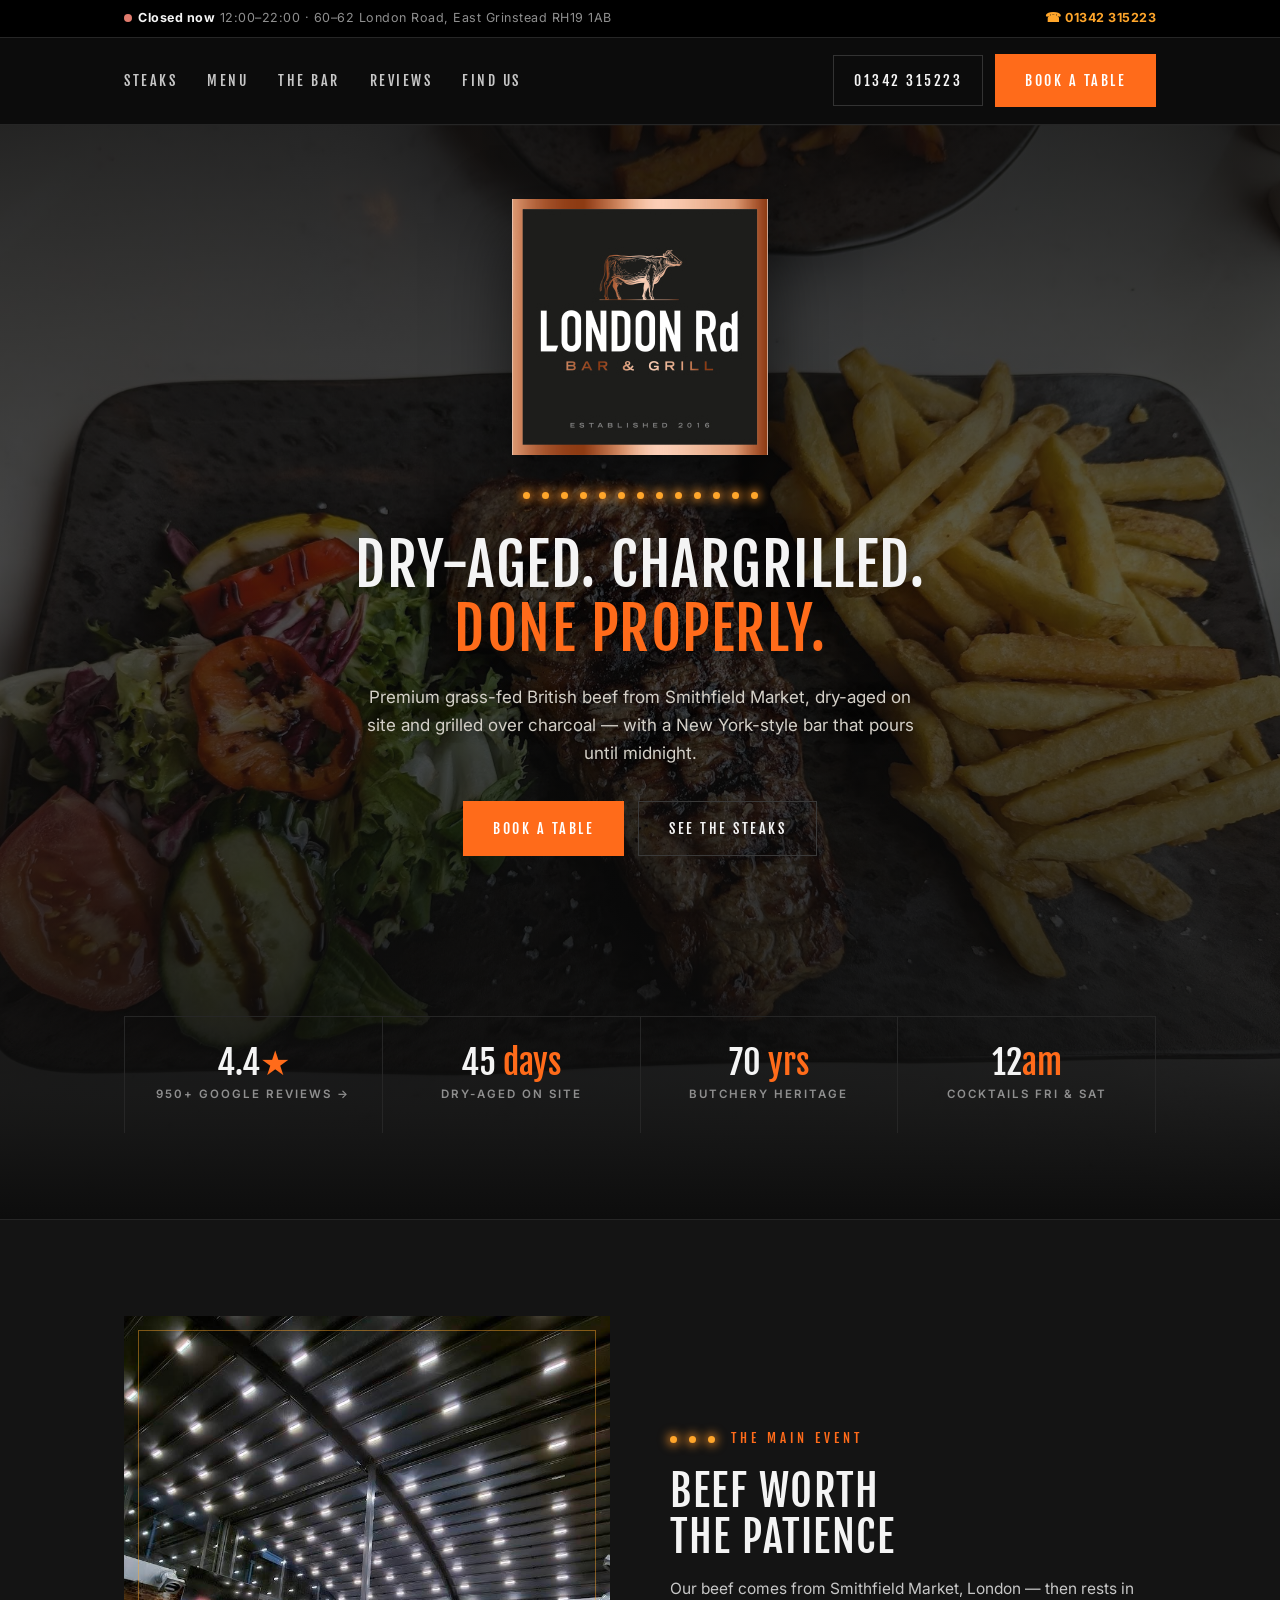
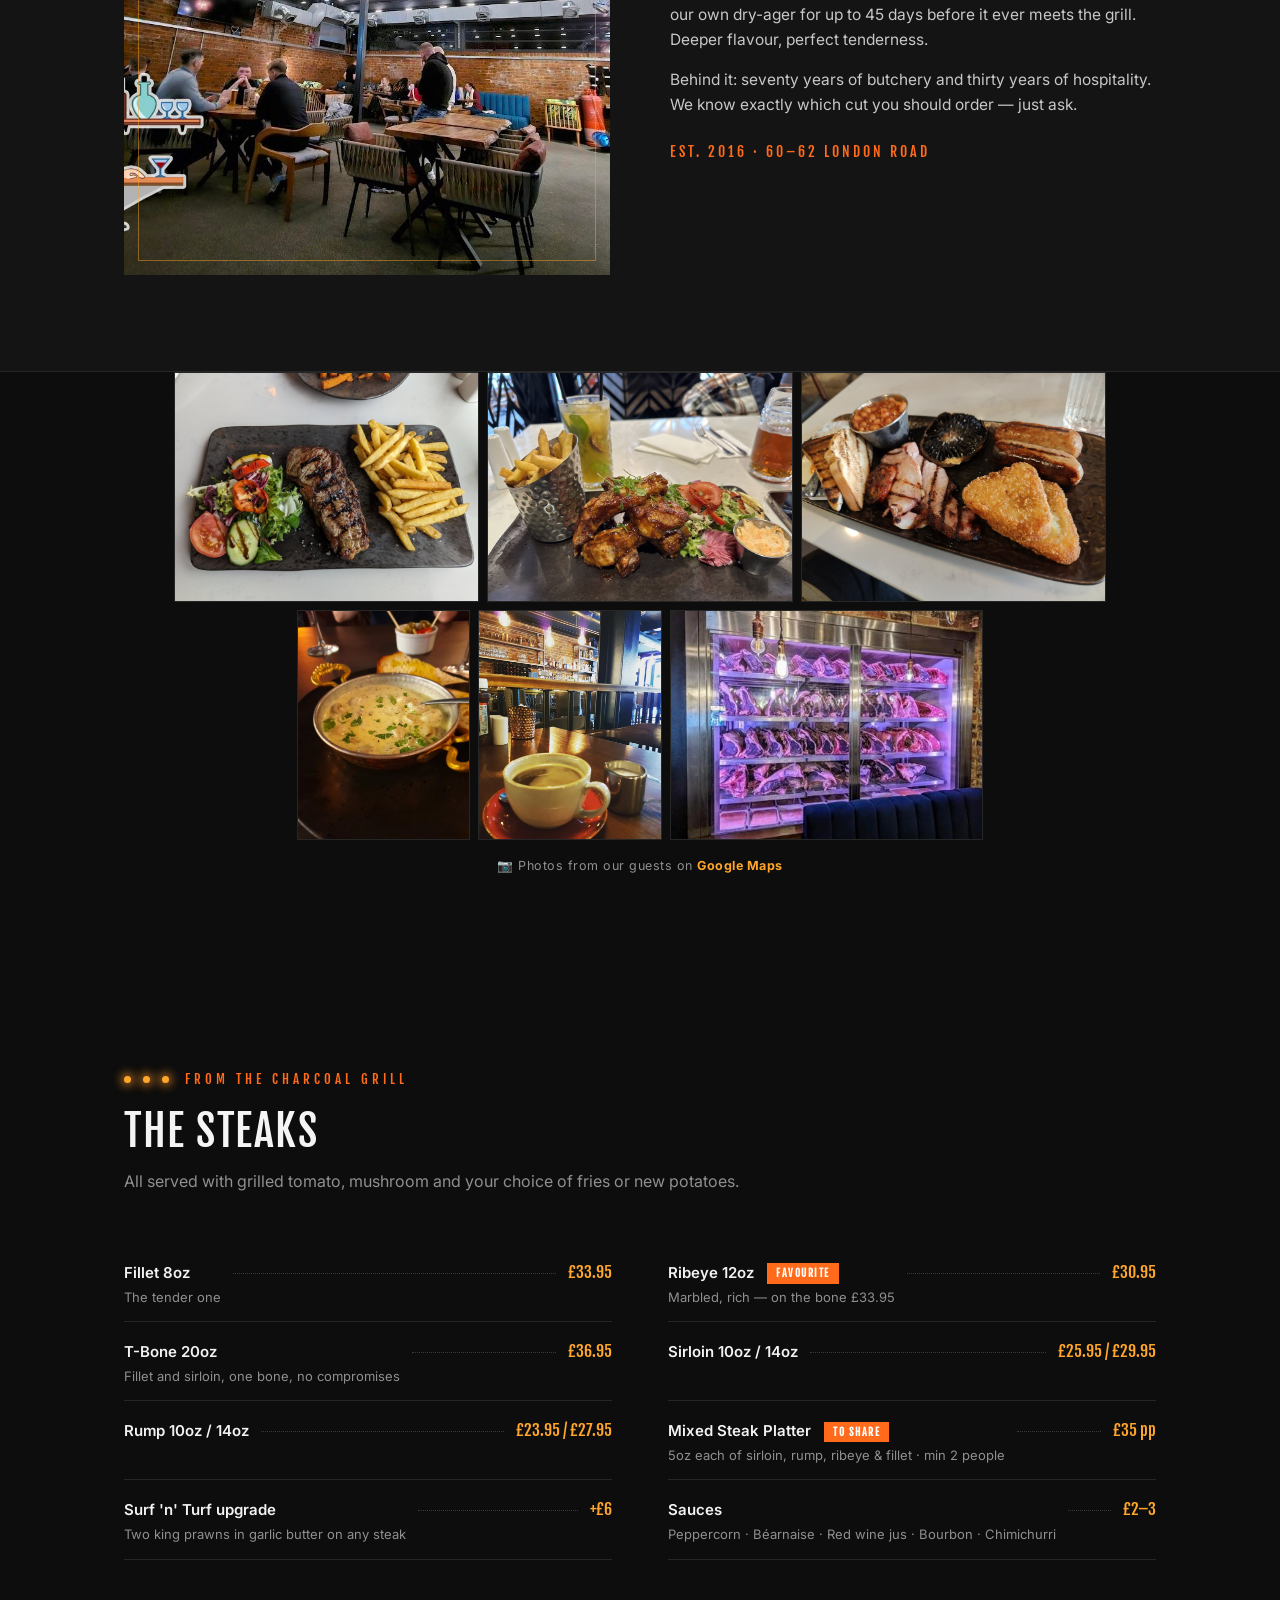
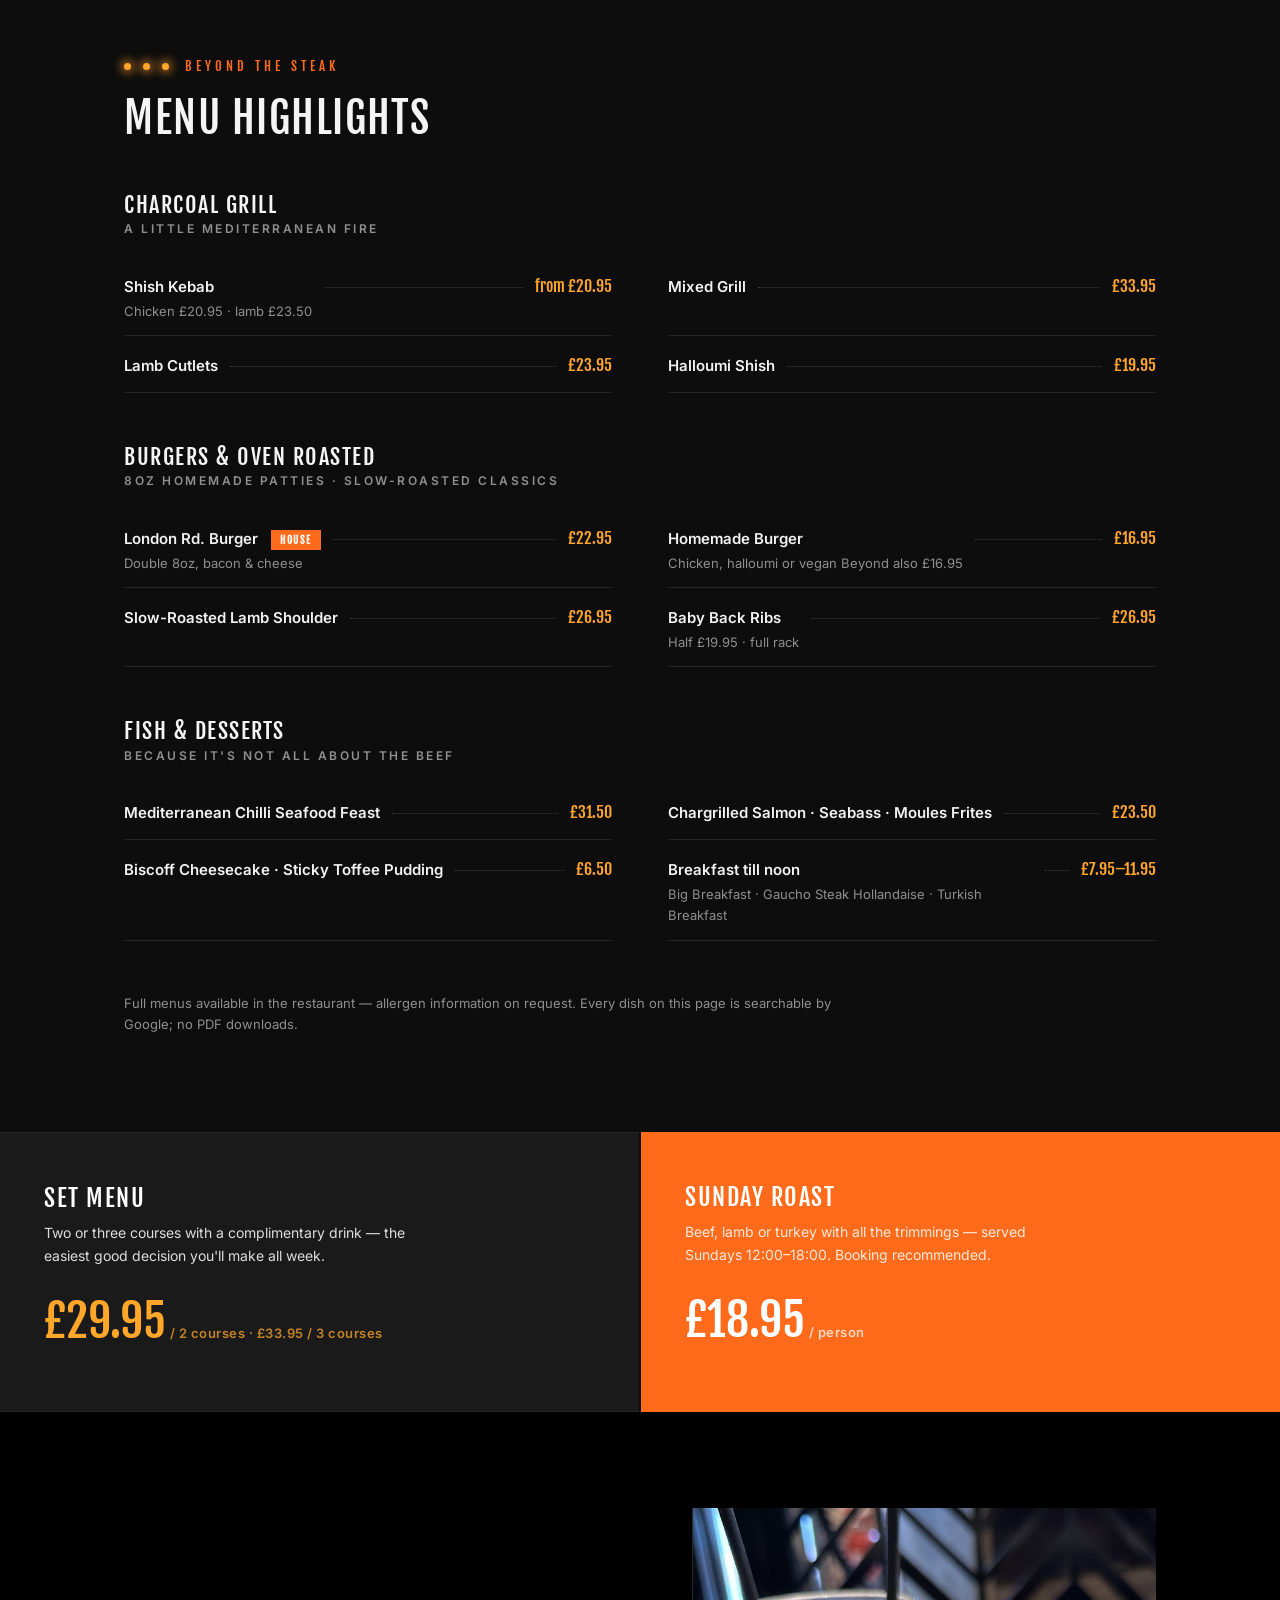
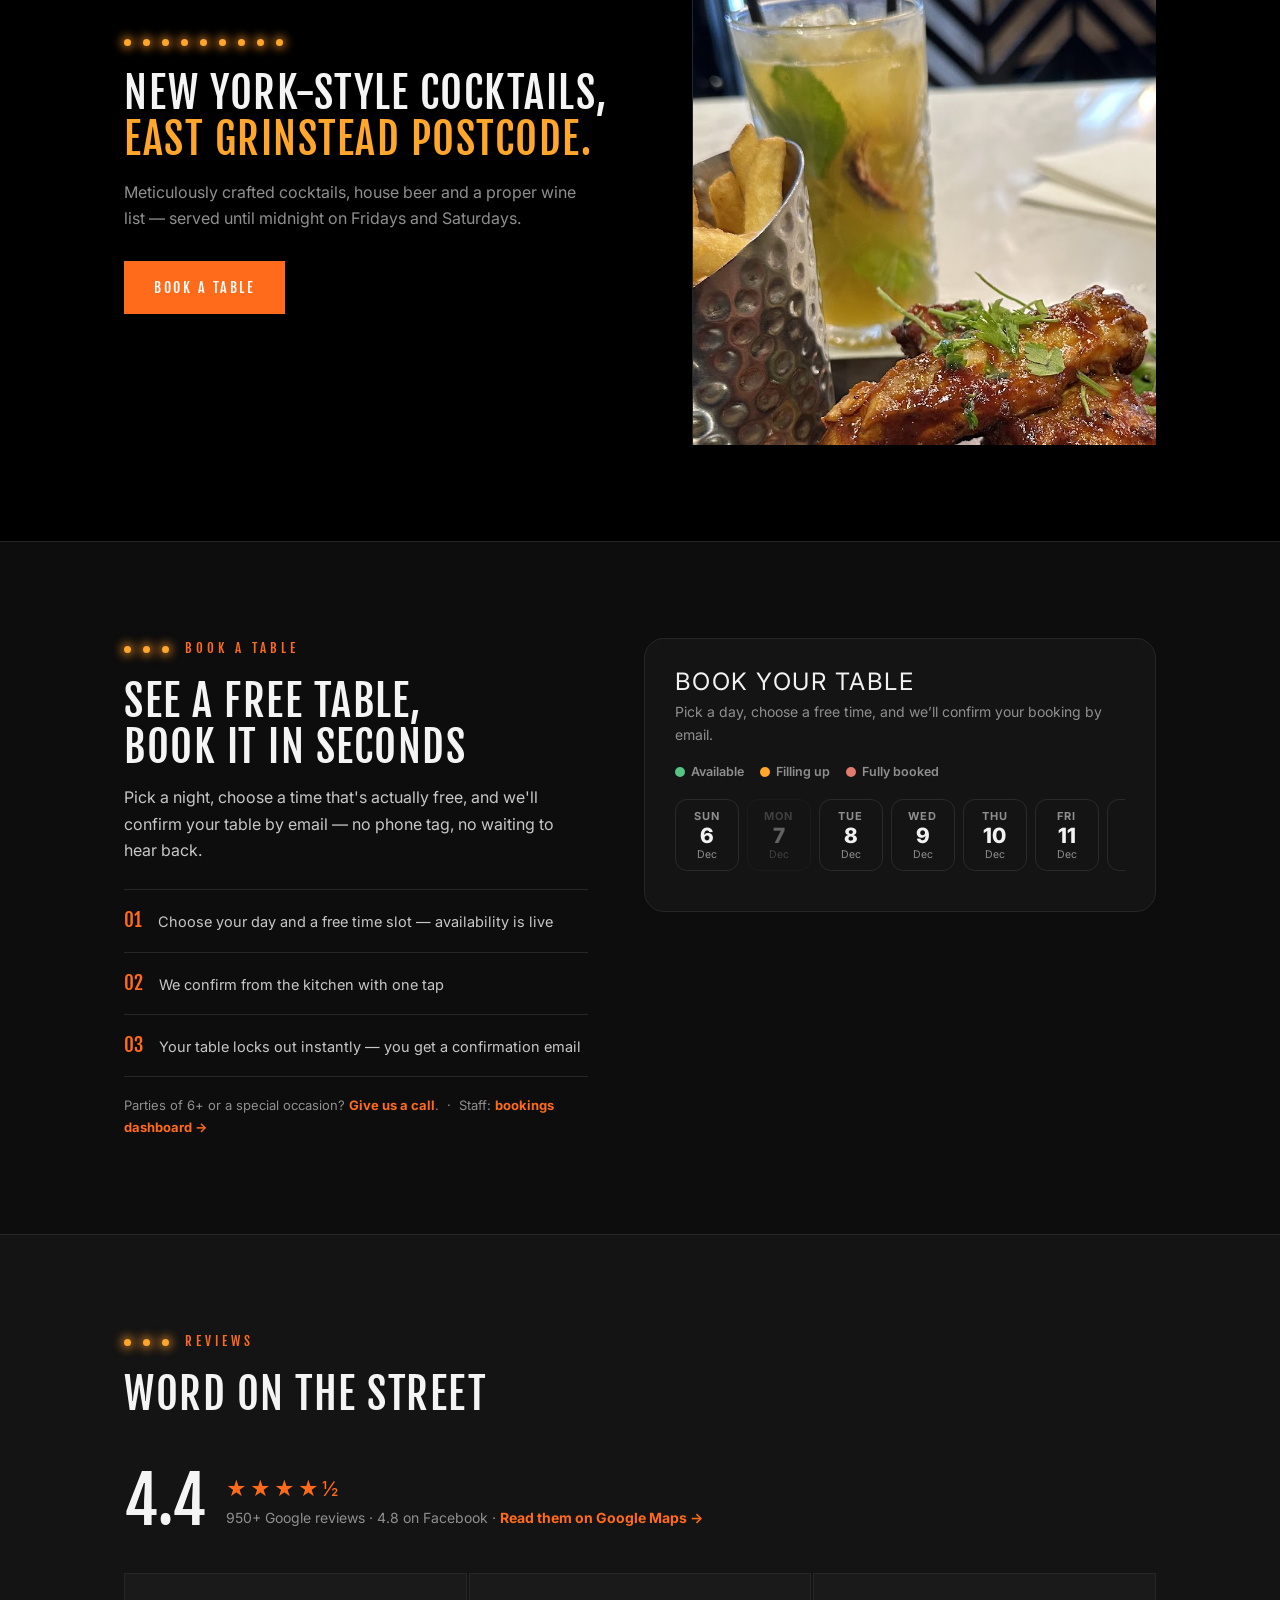
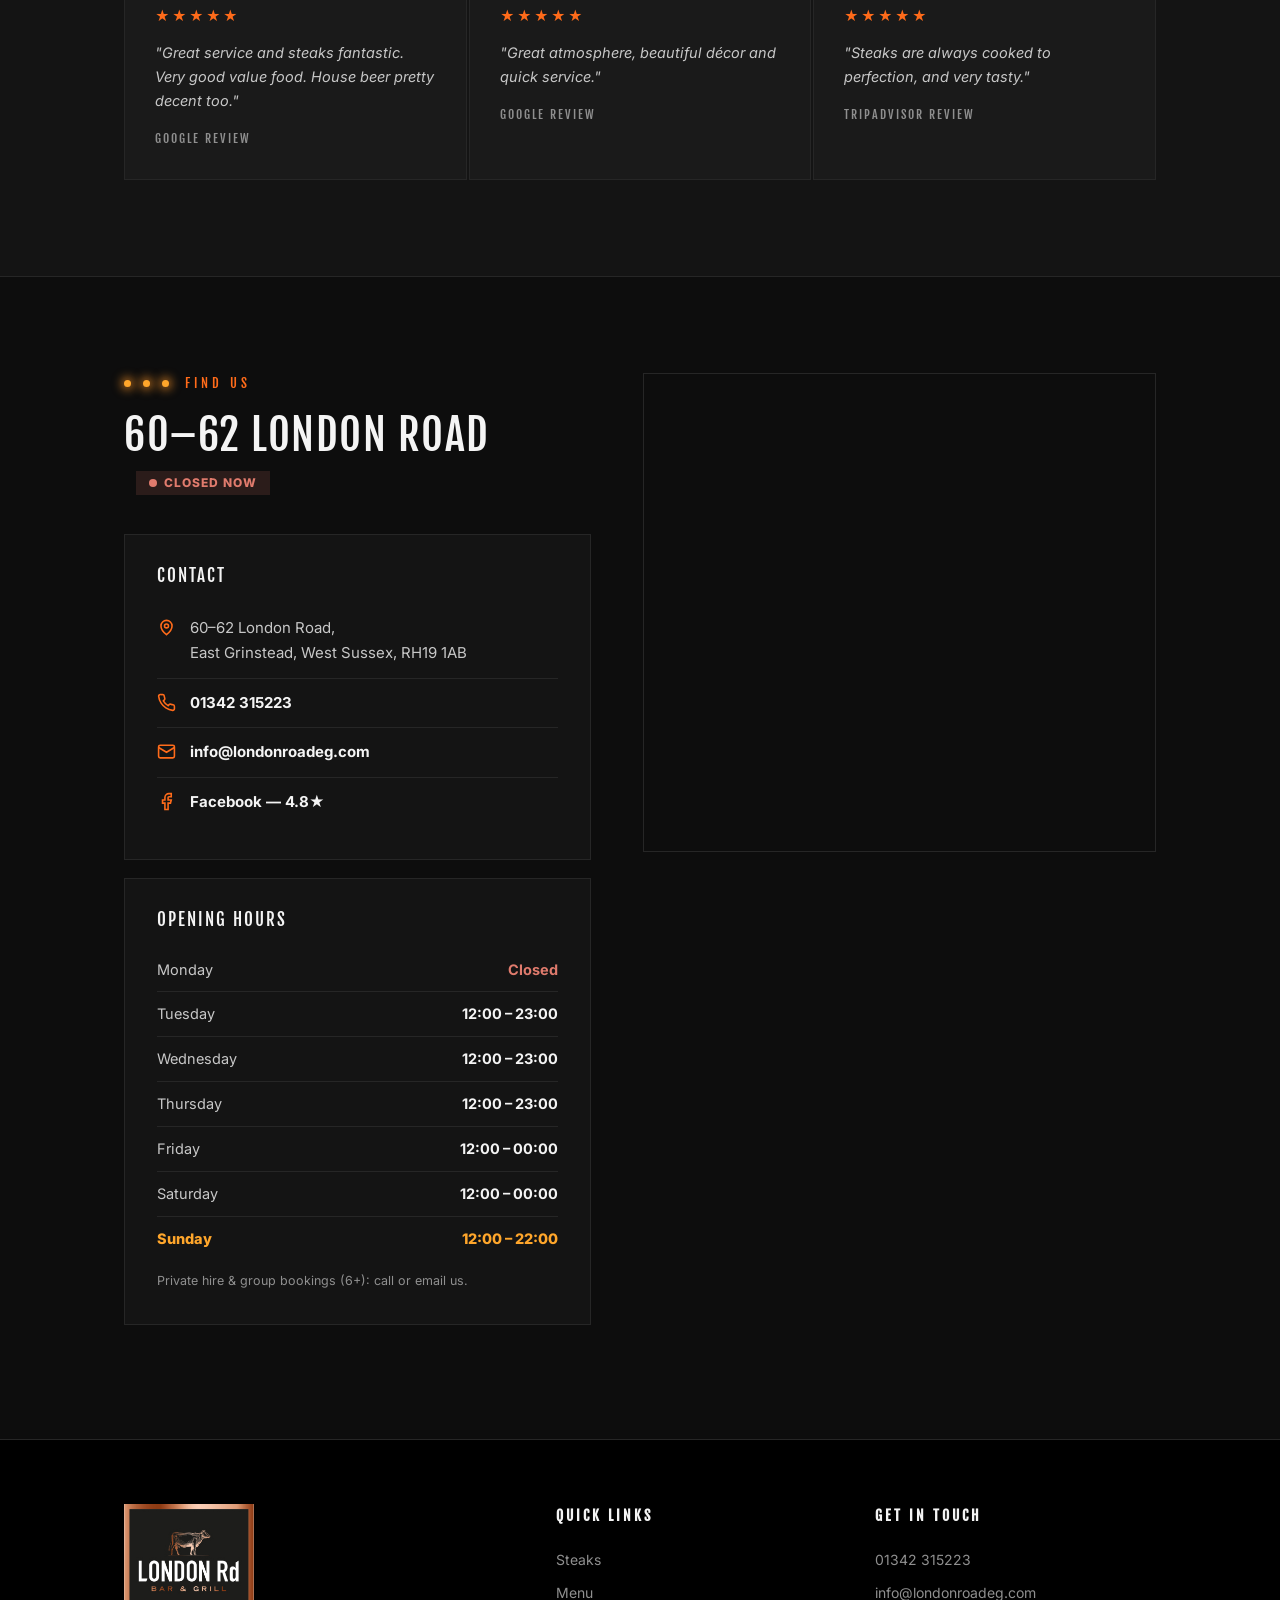
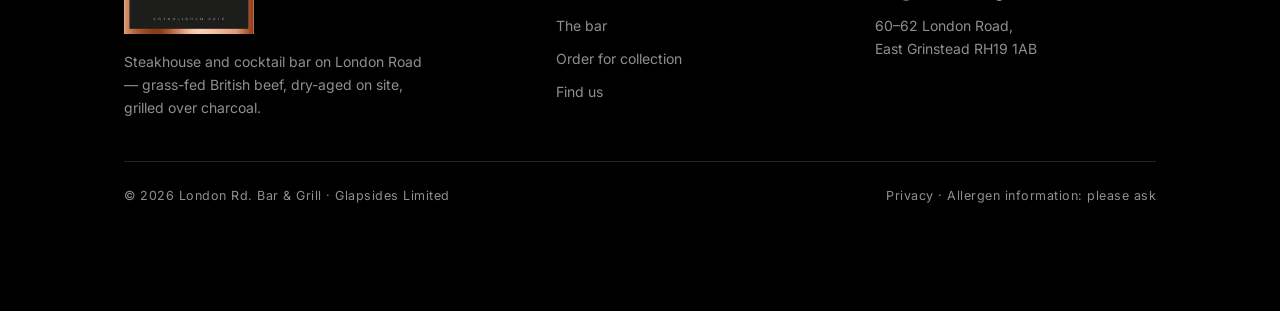
==== commit 3bf7d70f: "Add table booking system (included) — live slots + kitchen confirm Replace the collection-order demo" ====
--- a/index.html
+++ b/index.html
@@ -8,6 +8,7 @@
 <link rel="preconnect" href="https://fonts.googleapis.com">
 <link rel="preconnect" href="https://fonts.gstatic.com" crossorigin>
 <link href="https://fonts.googleapis.com/css2?family=Fjalla+One&family=Inter:wght@400;500;600;700&display=swap" rel="stylesheet">
+<link rel="stylesheet" href="booking.css">
 <script type="application/ld+json">
 {
   "@context": "https://schema.org",
@@ -117,7 +118,7 @@
 /* hero — steak photo background, logo emblem + text on top */
 .hero{position:relative;text-align:center;overflow:hidden;isolation:isolate}
 .hero-bg{position:absolute;inset:0;z-index:-2;background:#0b0b0b url('assets/hero-steak.jpg') center/cover}
-.hero-bg img{position:absolute;inset:0;width:100%;height:100%;object-fit:cover;opacity:0;transform-origin:center;animation:kenburns 15s infinite}
+.hero-bg img{position:absolute;inset:0;width:100%;height:100%;object-fit:cover;opacity:0;transform-origin:center;animation:kenburns 15s linear infinite}
 .hero-bg img:nth-child(1){animation-delay:0s}
 .hero-bg img:nth-child(2){animation-delay:5s}
 .hero-bg img:nth-child(3){animation-delay:10s}
@@ -154,7 +155,7 @@
 .signature{background:var(--bg-2);border-top:1px solid var(--line);border-bottom:1px solid var(--line)}
 .signature .container{display:grid;grid-template-columns:minmax(0,1fr) minmax(0,1fr);gap:60px;align-items:center}
 .signature .ph{position:relative;aspect-ratio:4/4.6;overflow:hidden;background:#111 url('assets/interior-1.jpg') center/cover}
-.signature .ph img{position:absolute;inset:0;width:100%;height:100%;object-fit:cover;opacity:0;transform-origin:center;animation:kenburns 15s infinite}
+.signature .ph img{position:absolute;inset:0;width:100%;height:100%;object-fit:cover;opacity:0;transform-origin:center;animation:kenburns 15s linear infinite}
 .signature .ph img:nth-of-type(1){animation-delay:0s}
 .signature .ph img:nth-of-type(2){animation-delay:5s}
 .signature .ph img:nth-of-type(3){animation-delay:10s}
@@ -220,6 +221,8 @@
 .form-success{display:none;background:rgba(87,194,132,.12);border:1px solid rgba(87,194,132,.4);color:var(--green);padding:15px 17px;font-weight:600;font-size:14px;margin-top:16px}
 @media(max-width:960px){.ordering .container{grid-template-columns:minmax(0,1fr);gap:40px}}
 @media(max-width:560px){.form-grid{grid-template-columns:1fr}.form-card{padding:26px 20px}}
+/* booking widget — dark/orange theme */
+#booking.bw{--bw-accent:#ff6b1a;--bw-accent-ink:#111;--bw-ink:#f2f2f2;--bw-muted:#8f8f8f;--bw-line:#2a2a2a;--bw-card:#141414;--bw-free:#57c284;--bw-some:#ffa62b;--bw-full:#e07b6d;border:1px solid var(--line)}
 
 /* reviews */
 .reviews{background:var(--bg-2);border-top:1px solid var(--line);border-bottom:1px solid var(--line)}
@@ -306,7 +309,7 @@
     </nav>
     <div class="nav-cta">
       <a class="btn btn-phone" href="tel:+441342315223">01342 315223</a>
-      <a class="btn btn-orange" href="https://londonroadeg.resos.com/booking" target="_blank" rel="noopener">Book a Table</a>
+      <a class="btn btn-orange" href="#book">Book a Table</a>
       <button class="burger" id="burger" aria-label="Menu"><span></span><span></span><span></span></button>
     </div>
   </div>
@@ -329,7 +332,7 @@
     <h1>Dry-aged. Chargrilled.<br><em>Done properly.</em></h1>
     <p class="sub">Premium grass-fed British beef from Smithfield Market, dry-aged on site and grilled over charcoal — with a New York-style bar that pours until midnight.</p>
     <div class="hero-actions">
-      <a class="btn btn-orange" href="https://londonroadeg.resos.com/booking" target="_blank" rel="noopener">Book a Table</a>
+      <a class="btn btn-orange" href="#book">Book a Table</a>
       <a class="btn btn-outline" href="#steaks">See the Steaks</a>
     </div>
   </div>
@@ -461,39 +464,27 @@
       </div>
       <h2>New York-style cocktails,<br><em>East Grinstead postcode.</em></h2>
       <p>Meticulously crafted cocktails, house beer and a proper wine list — served until midnight on Fridays and Saturdays.</p>
-      <a class="btn btn-orange" href="https://londonroadeg.resos.com/booking" target="_blank" rel="noopener">Book a Table</a>
+      <a class="btn btn-orange" href="#book">Book a Table</a>
     </div>
     <div class="ph"><img src="assets/cocktail.jpg" alt="A mojito at the bar of London Rd. Bar & Grill" loading="lazy"></div>
   </div>
 </section>
 
-<!-- ordering -->
-<section class="ordering" id="order">
+<!-- booking -->
+<section class="ordering" id="book">
   <div class="container">
     <div class="ordering-info reveal">
-      <div class="kicker"><span class="bulbs"><span class="bulb"></span><span class="bulb"></span><span class="bulb"></span></span>New — order for collection</div>
-      <h2>Steak night,<br>at home</h2>
-      <p>The new site brings ordering in-house: collection orders straight to the kitchen, no third-party commission eating the margin. Uber Eats stays for delivery — but your regulars order direct.</p>
+      <div class="kicker"><span class="bulbs"><span class="bulb"></span><span class="bulb"></span><span class="bulb"></span></span>Book a table</div>
+      <h2>See a free table,<br>book it in seconds</h2>
+      <p>Pick a night, choose a time that's actually free, and we'll confirm your table by email — no phone tag, no waiting to hear back.</p>
       <div class="ordering-points">
-        <div class="ordering-point"><span class="n">01</span><span>Guest picks dishes and a collection time online</span></div>
-        <div class="ordering-point"><span class="n">02</span><span>Order prints in the kitchen — you confirm with one tap</span></div>
-        <div class="ordering-point"><span class="n">03</span><span>Guest gets a confirmation email with pickup time</span></div>
-      </div>
-      <p style="margin-top:18px;font-size:13.5px;color:var(--muted)">Also on <a href="https://www.ubereats.com/gb/store/london-road-bar-&amp;-grill/58EB8oLXSMO-EptZGm8TRA" target="_blank" rel="noopener" style="font-weight:700;color:var(--orange)">Uber Eats</a> for delivery.</p>
-    </div>
-    <form class="form-card reveal" id="orderForm">
-      <h3>Collection order — demo</h3>
-      <div class="form-grid">
-        <div><label for="oName">Name</label><input id="oName" type="text" placeholder="John Smith" required></div>
-        <div><label for="oPhone">Phone</label><input id="oPhone" type="tel" placeholder="07__ ______" required></div>
-        <div><label for="oTime">Collection time</label>
-          <select id="oTime"><option>18:00</option><option>18:30</option><option>19:00</option><option>19:30</option><option>20:00</option><option>20:30</option></select></div>
-        <div><label for="oEmail">Email</label><input id="oEmail" type="email" placeholder="you@email.com"></div>
-        <div class="full"><label for="oItems">Your order</label><textarea id="oItems" placeholder="e.g. 2× Ribeye 12oz (medium rare), 1× truffle fries, 1× Biscoff cheesecake"></textarea></div>
-        <button type="submit" class="btn btn-orange full" style="width:100%">Send Order Request</button>
-      </div>
-      <div class="form-success" id="orderSuccess">✓ Order request sent — the kitchen will confirm your collection time by text or email. (Demo — the live system takes payment and prints to the kitchen.)</div>
-    </form>
+        <div class="ordering-point"><span class="n">01</span><span>Choose your day and a free time slot — availability is live</span></div>
+        <div class="ordering-point"><span class="n">02</span><span>We confirm from the kitchen with one tap</span></div>
+        <div class="ordering-point"><span class="n">03</span><span>Your table locks out instantly — you get a confirmation email</span></div>
+      </div>
+      <p style="margin-top:18px;font-size:13px;color:var(--muted)">Parties of 6+ or a special occasion? <a href="tel:+441342315223" style="font-weight:700;color:var(--orange)">Give us a call</a>. &nbsp;·&nbsp; Staff: <a href="kitchen.html" target="_blank" style="font-weight:700;color:var(--orange)">bookings dashboard →</a></p>
+    </div>
+    <div id="booking" class="bw reveal"></div>
   </div>
 </section>
 
@@ -592,7 +583,7 @@
 <!-- sticky mobile action bar -->
 <div class="mobile-bar">
   <a class="call" href="tel:+441342315223"><svg width="16" height="16" viewBox="0 0 24 24" fill="none" stroke="currentColor" stroke-width="2.2"><path d="M22 16.9v3a2 2 0 01-2.2 2 19.8 19.8 0 01-8.6-3.1 19.5 19.5 0 01-6-6A19.8 19.8 0 012.1 4.2 2 2 0 014.1 2h3a2 2 0 012 1.7c.1 1 .4 2 .7 2.9a2 2 0 01-.5 2.1L8 10a16 16 0 006 6l1.3-1.3a2 2 0 012.1-.5c.9.3 1.9.6 2.9.7a2 2 0 011.7 2z"/></svg>Call</a>
-  <a class="book" href="https://londonroadeg.resos.com/booking" target="_blank" rel="noopener">Book</a>
+  <a class="book" href="#book">Book</a>
   <a class="menu" href="#steaks">Menu</a>
 </div>
 
@@ -600,11 +591,6 @@
 const burger=document.getElementById('burger'),navLinks=document.getElementById('navLinks');
 burger.addEventListener('click',()=>navLinks.classList.toggle('open'));
 navLinks.querySelectorAll('a').forEach(a=>a.addEventListener('click',()=>navLinks.classList.remove('open')));
-document.getElementById('orderForm').addEventListener('submit',e=>{
-  e.preventDefault();
-  document.getElementById('orderSuccess').style.display='block';
-  e.target.querySelector('button[type=submit]').textContent='Request Sent ✓';
-});
 (function(){
   const hours={0:[12,22],1:null,2:[12,23],3:[12,23],4:[12,23],5:[12,24],6:[12,24]};
   const now=new Date(),d=now.getDay(),h=now.getHours()+now.getMinutes()/60;
@@ -624,5 +610,19 @@
 const io=new IntersectionObserver(es=>es.forEach(e=>{if(e.isIntersecting){e.target.classList.add('in');io.unobserve(e.target)}}),{threshold:.1});
 document.querySelectorAll('.reveal').forEach(el=>io.observe(el));
 </script>
+<script src="booking.js"></script>
+<script>
+BookingWidget.init({
+  el:'#booking',
+  business:'London Rd. Bar & Grill',
+  storageKey:'londonrd-bookings',
+  slotMinutes:30,
+  capacityPerSlot:6,
+  partyMax:12,
+  daysAhead:14,
+  hours:{0:[16,21.5],1:null,2:[16,22],3:[16,22],4:[16,22],5:[16,23],6:[12,23]},
+  labels:{book:'Book your table',party:'Guests',note:'Special requests? (optional)'}
+});
+</script>
 </body>
 </html>
--- a/booking.css
+++ b/booking.css
@@ -0,0 +1,48 @@
+/* BookingWidget styles — themable via CSS variables set on the widget container:
+   --bw-accent (buttons/selected), --bw-accent-ink (text on accent),
+   --bw-ink, --bw-muted, --bw-line, --bw-card (panel bg), --bw-free, --bw-some, --bw-full */
+.bw{--bw-accent:#1a6dff;--bw-accent-ink:#fff;--bw-ink:#16202b;--bw-muted:#6b7a89;--bw-line:#e3e9f0;--bw-card:#fff;--bw-free:#17a05c;--bw-some:#e8a13d;--bw-full:#d64541;
+  background:var(--bw-card);border-radius:20px;padding:30px;color:var(--bw-ink)}
+.bw *{box-sizing:border-box;font-family:inherit}
+.bw-head h3{font-size:24px;margin:0 0 4px}
+.bw-head p{font-size:14px;color:var(--bw-muted);margin:0 0 16px}
+.bw-legend{display:flex;gap:16px;flex-wrap:wrap;font-size:12.5px;font-weight:600;color:var(--bw-muted);margin-bottom:16px}
+.bw-legend span{display:inline-flex;align-items:center;gap:6px}
+.bw-dot{width:10px;height:10px;border-radius:50%;display:inline-block}
+.bw-dot.bw-free{background:var(--bw-free)}
+.bw-dot.bw-some{background:var(--bw-some)}
+.bw-dot.bw-full{background:var(--bw-full)}
+.bw-days{display:flex;gap:8px;overflow-x:auto;padding-bottom:10px;scrollbar-width:thin}
+.bw-day{flex:0 0 64px;border:1.5px solid var(--bw-line);background:transparent;border-radius:12px;padding:9px 4px;text-align:center;cursor:pointer;transition:.15s;color:var(--bw-ink)}
+.bw-day b{display:block;font-size:11px;text-transform:uppercase;letter-spacing:1px;color:var(--bw-muted)}
+.bw-day span{display:block;font-size:21px;font-weight:800;line-height:1.2}
+.bw-day small{display:block;font-size:10.5px;color:var(--bw-muted)}
+.bw-day:hover:not(:disabled){border-color:var(--bw-accent)}
+.bw-day.bw-sel{background:var(--bw-accent);border-color:var(--bw-accent)}
+.bw-day.bw-sel b,.bw-day.bw-sel small,.bw-day.bw-sel span{color:var(--bw-accent-ink)}
+.bw-day.bw-closed{opacity:.35;cursor:not-allowed}
+.bw-slots h4,.bw-form h4{font-size:15px;margin:18px 0 12px}
+.bw-grid{display:grid;grid-template-columns:repeat(auto-fill,minmax(96px,1fr));gap:8px}
+.bw-slot{border:1.5px solid var(--bw-line);background:transparent;border-radius:10px;padding:9px 4px;font-weight:800;font-size:14px;cursor:pointer;transition:.15s;position:relative;color:var(--bw-ink)}
+.bw-slot small{display:block;font-size:10px;font-weight:600;color:var(--bw-muted)}
+.bw-slot.bw-free{border-color:color-mix(in srgb,var(--bw-free) 45%,transparent)}
+.bw-slot.bw-some{border-color:color-mix(in srgb,var(--bw-some) 65%,transparent)}
+.bw-slot.bw-some small{color:var(--bw-some)}
+.bw-slot.bw-full{opacity:.45;cursor:not-allowed;text-decoration:line-through}
+.bw-slot.bw-full small{text-decoration:none}
+.bw-slot:hover:not(:disabled){border-color:var(--bw-accent)}
+.bw-slot.bw-sel{background:var(--bw-accent);border-color:var(--bw-accent);color:var(--bw-accent-ink)}
+.bw-slot.bw-sel small{color:var(--bw-accent-ink)}
+.bw-form label{display:block;font-size:11.5px;font-weight:800;text-transform:uppercase;letter-spacing:.9px;color:var(--bw-muted);margin:10px 0}
+.bw-form input,.bw-form select{width:100%;padding:12px 13px;border-radius:10px;border:1.5px solid var(--bw-line);font-size:15px;margin-top:5px;background:var(--bw-card);color:var(--bw-ink)}
+.bw-form input:focus,.bw-form select:focus{outline:none;border-color:var(--bw-accent)}
+.bw-row{display:grid;grid-template-columns:1fr 1fr;gap:12px}
+.bw-submit{width:100%;margin-top:14px;padding:14px;border:none;border-radius:12px;background:var(--bw-accent);color:var(--bw-accent-ink);font-weight:800;font-size:15px;cursor:pointer}
+.bw-submit:hover{filter:brightness(.92)}
+.bw-hint{font-size:12.5px;color:var(--bw-muted);margin-top:10px;text-align:center}
+.bw-card{border:1.5px solid var(--bw-line);border-radius:14px;padding:22px;margin-top:18px;text-align:center}
+.bw-check{font-size:34px;display:block;margin-bottom:8px}
+.bw-card h4{margin:0 0 6px}
+.bw-card p{font-size:14px;color:var(--bw-muted)}
+.bw-mail{text-align:left;background:color-mix(in srgb,var(--bw-accent) 7%,var(--bw-card));border:1px dashed color-mix(in srgb,var(--bw-accent) 40%,transparent);border-radius:10px;padding:12px 14px;font-size:12.5px;margin-top:10px;line-height:1.5}
+@media(max-width:560px){.bw{padding:20px 16px}.bw-row{grid-template-columns:1fr}}
